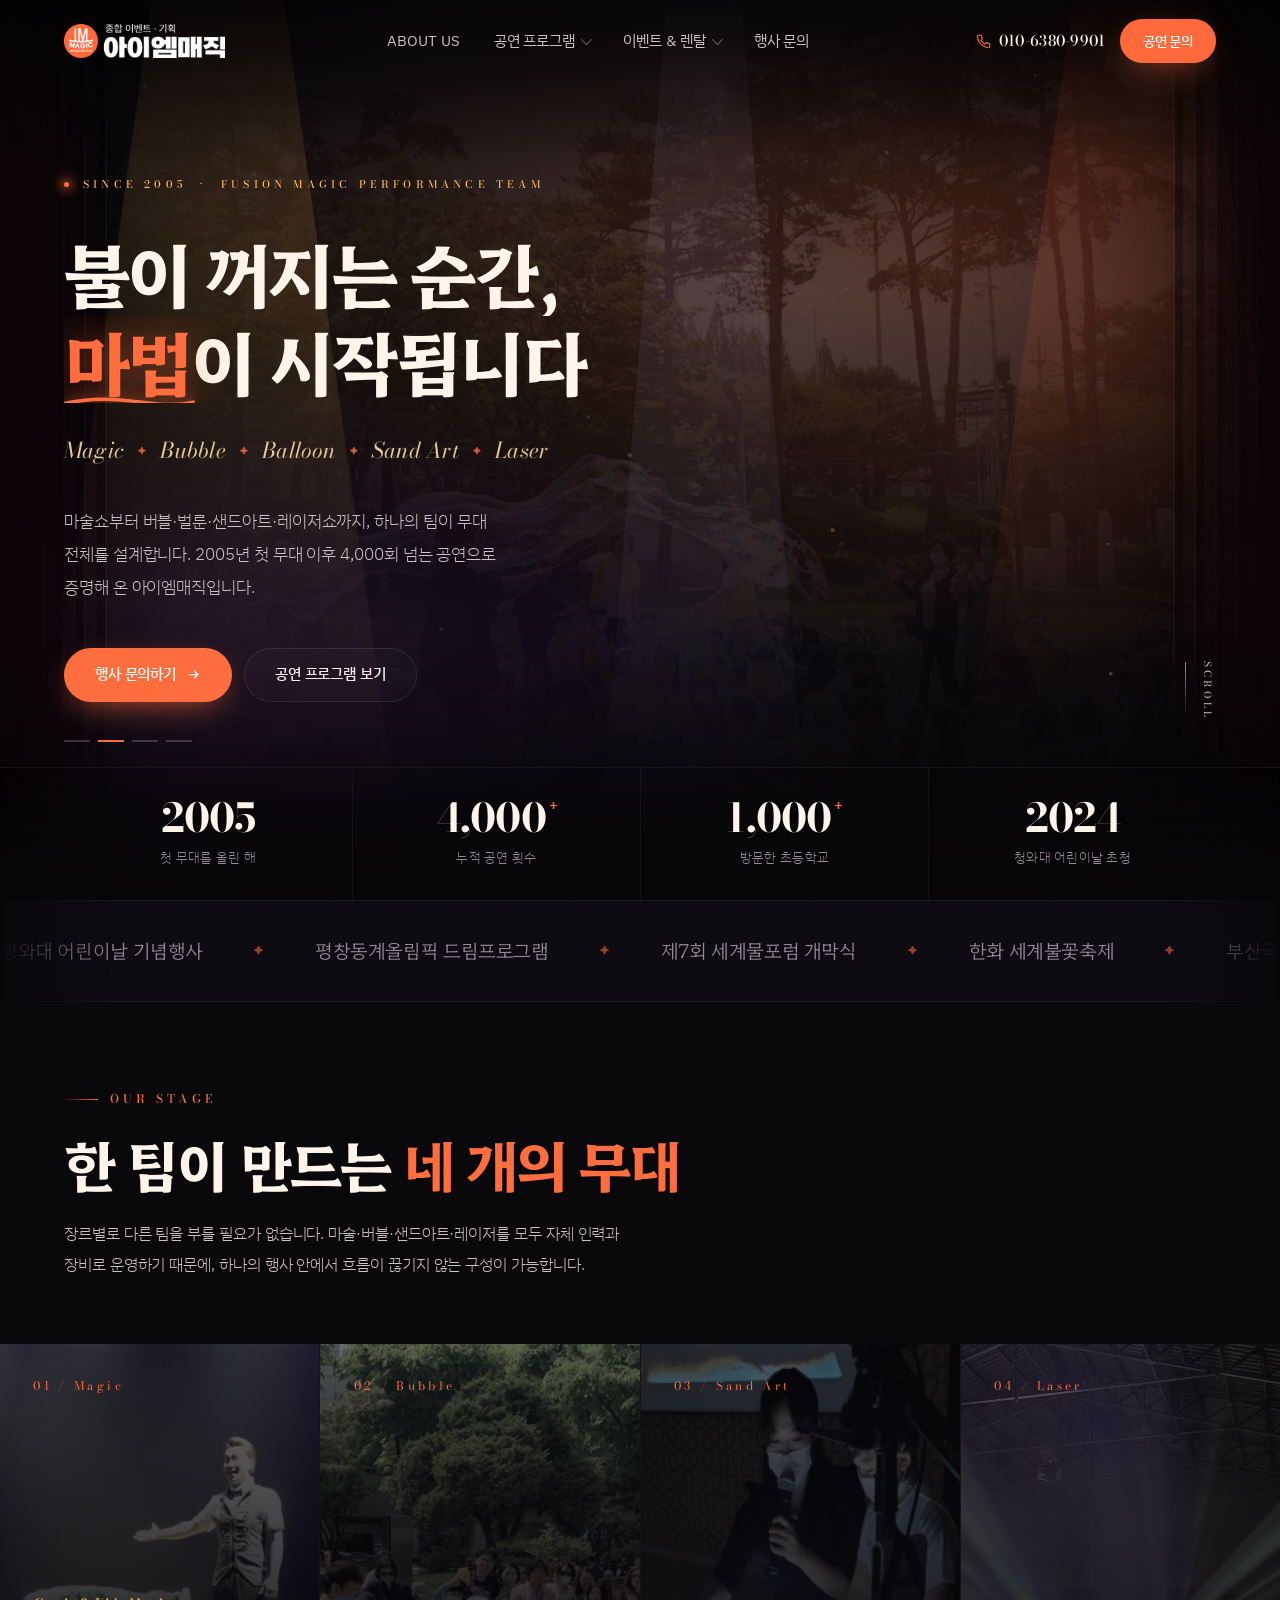
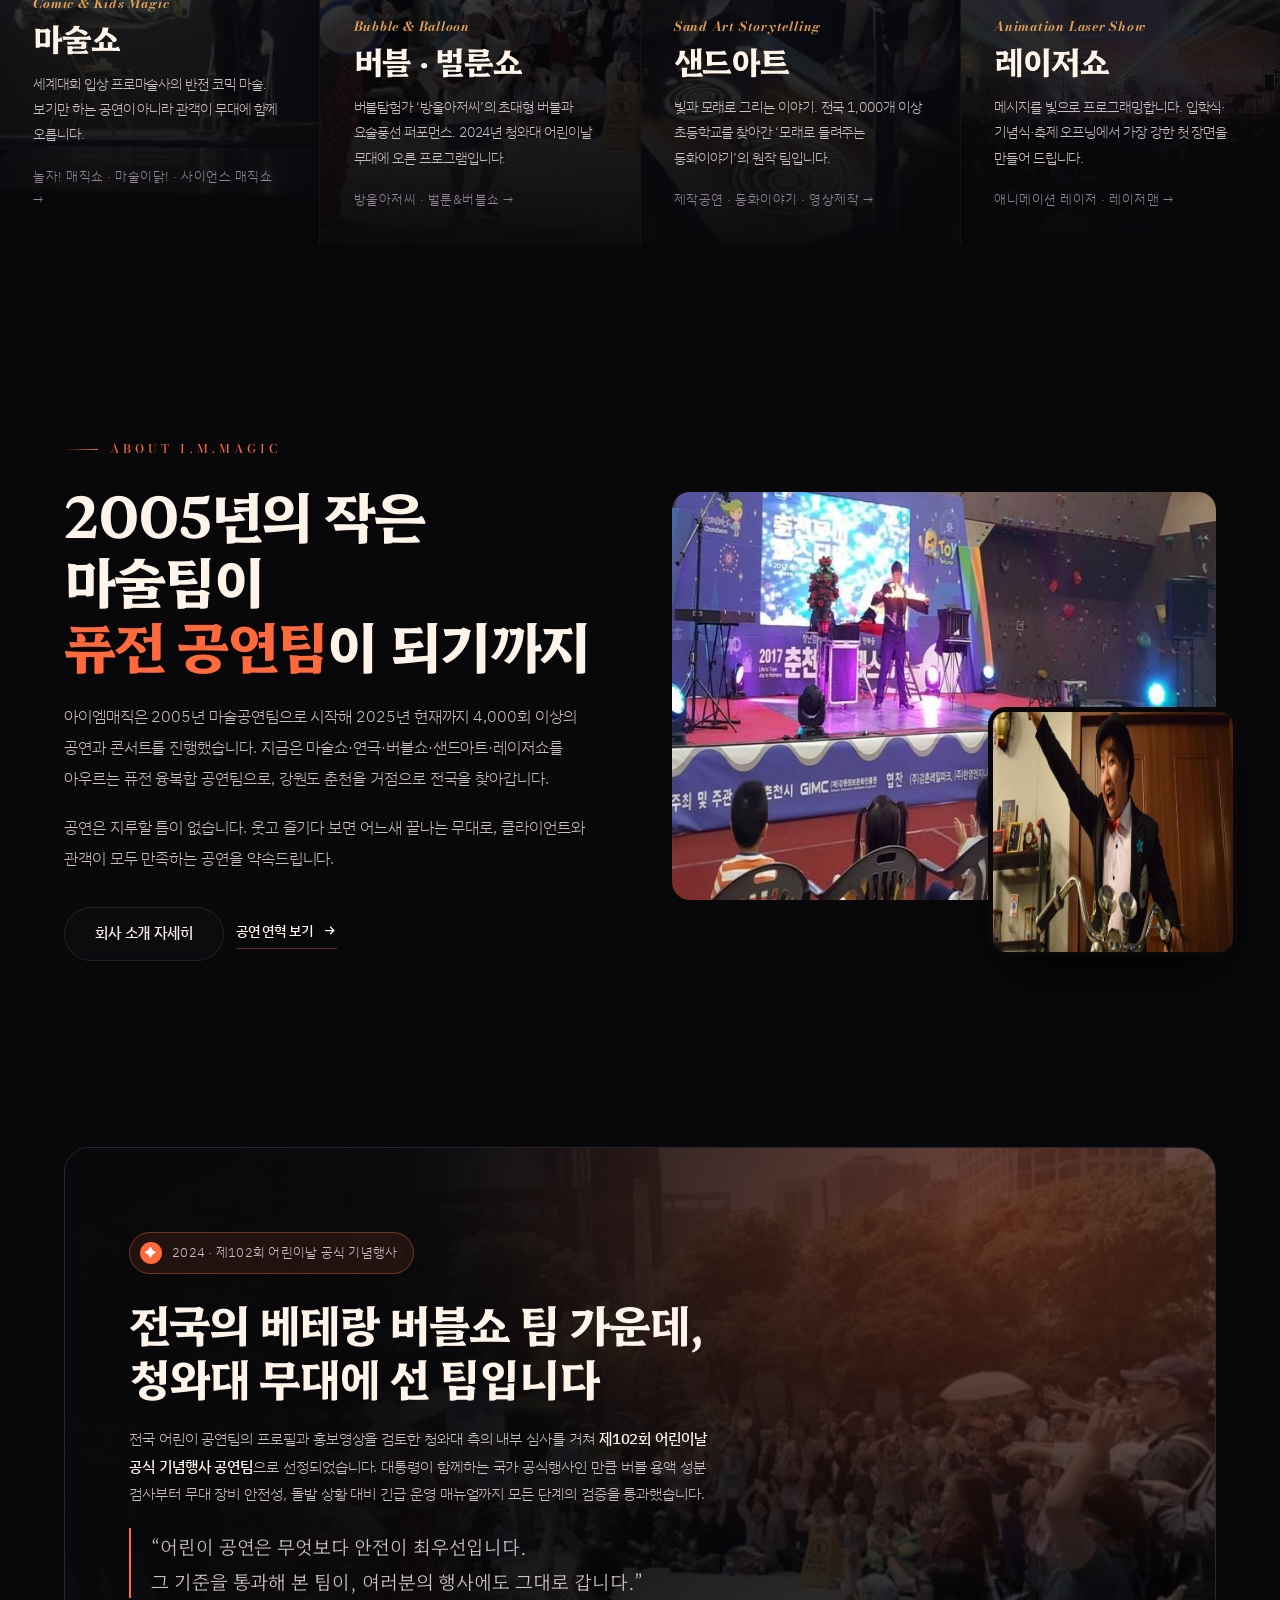
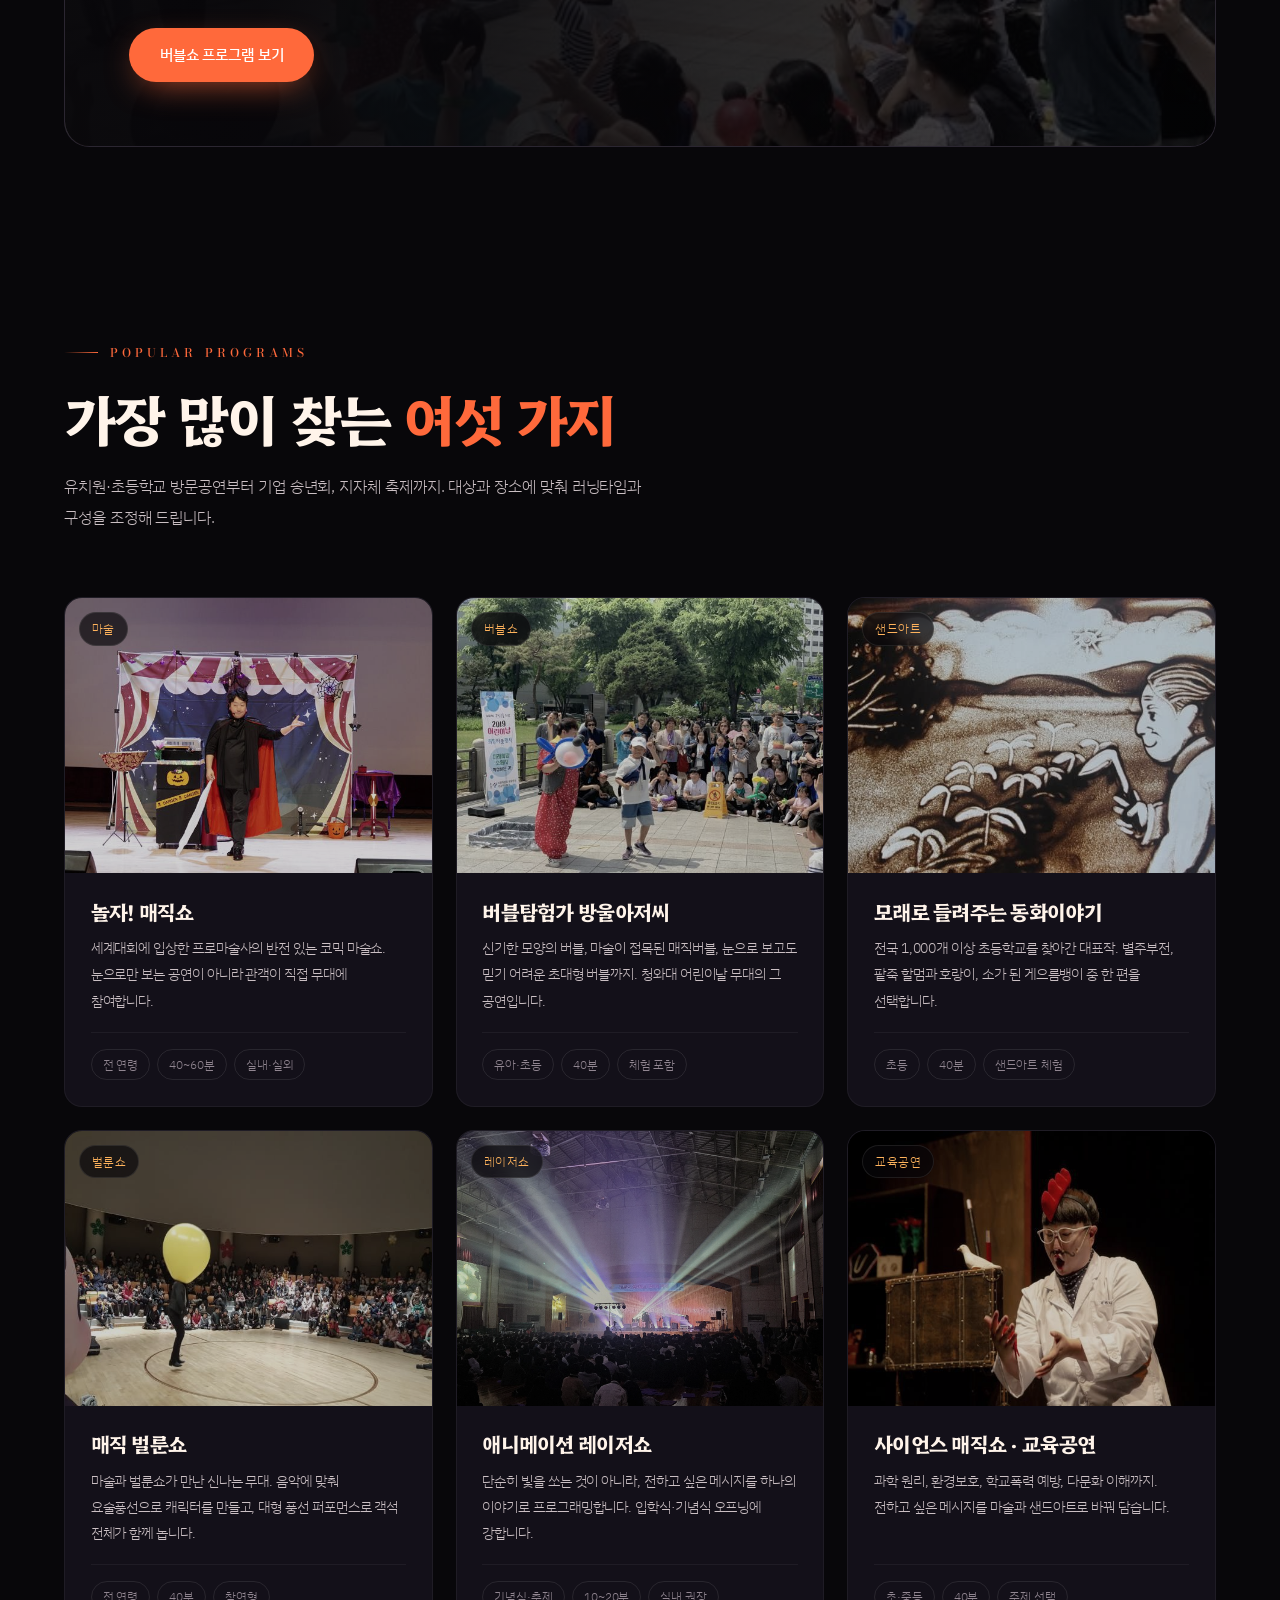
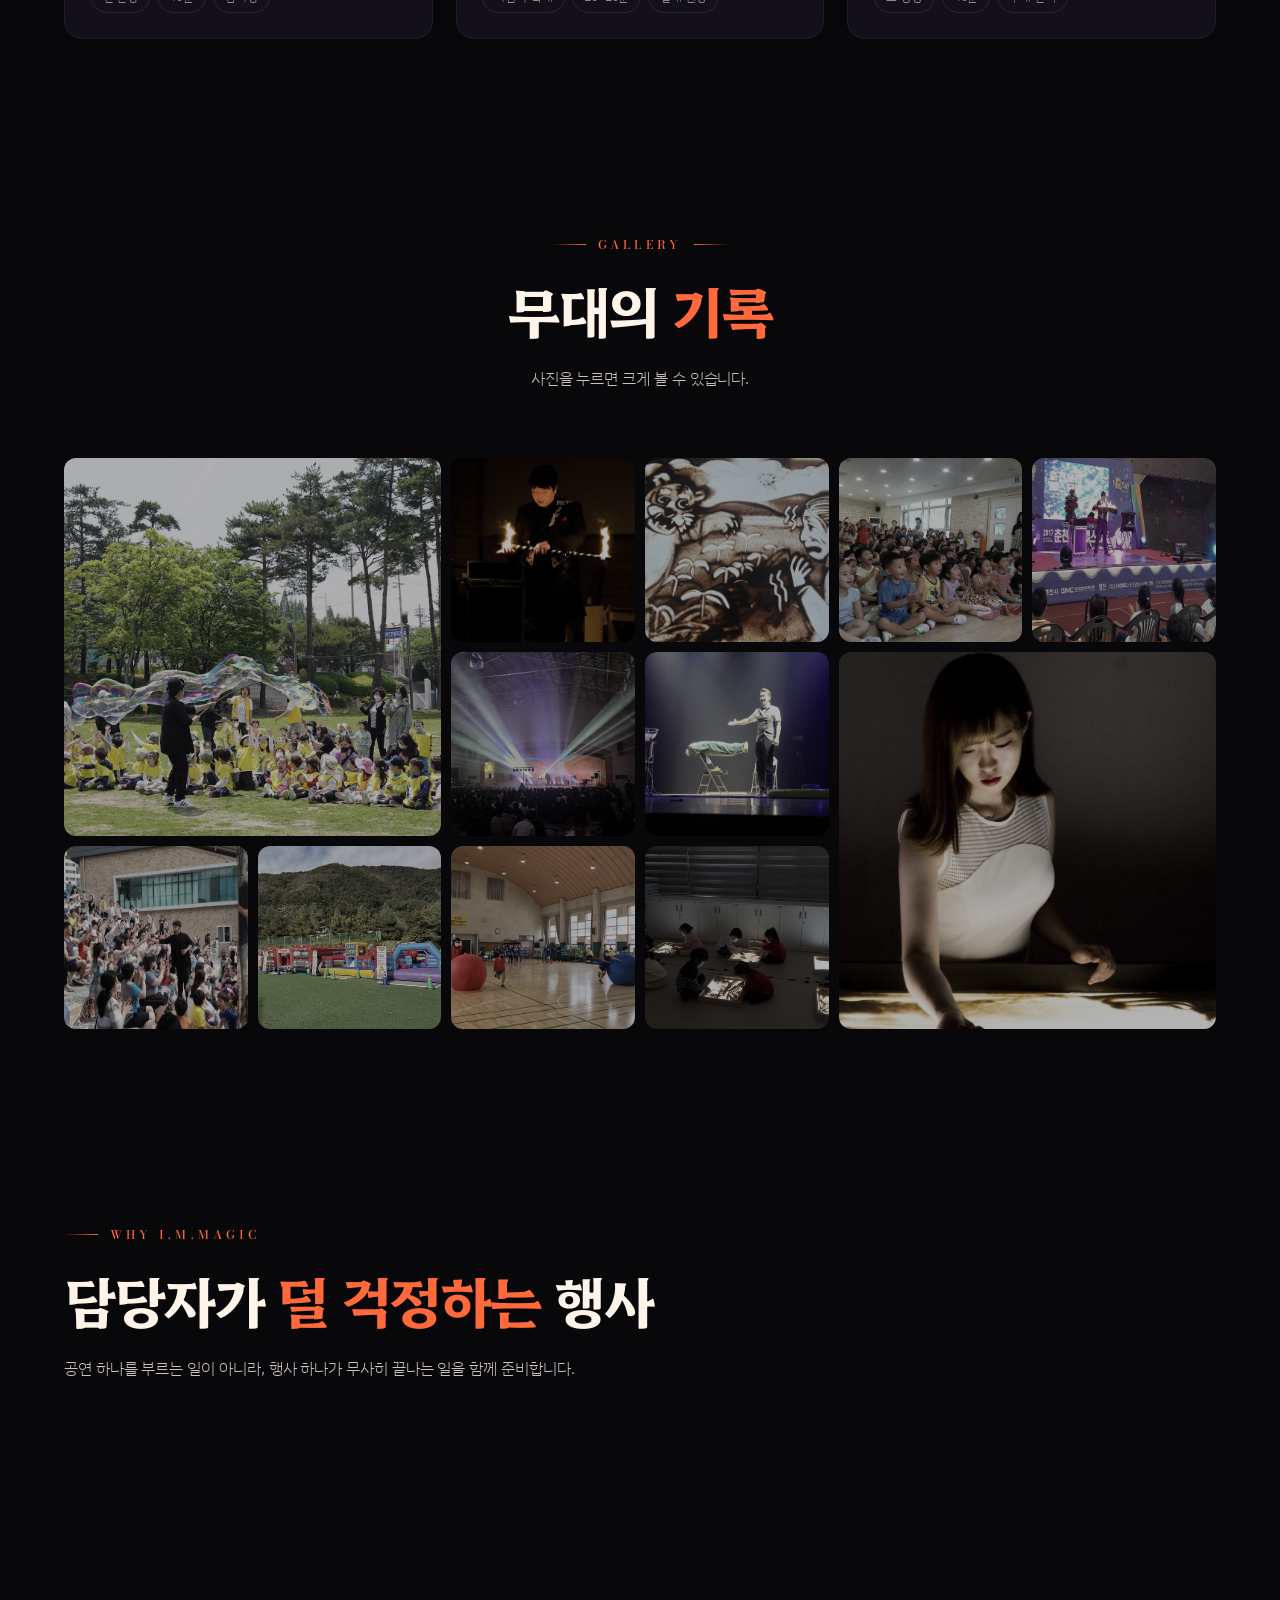
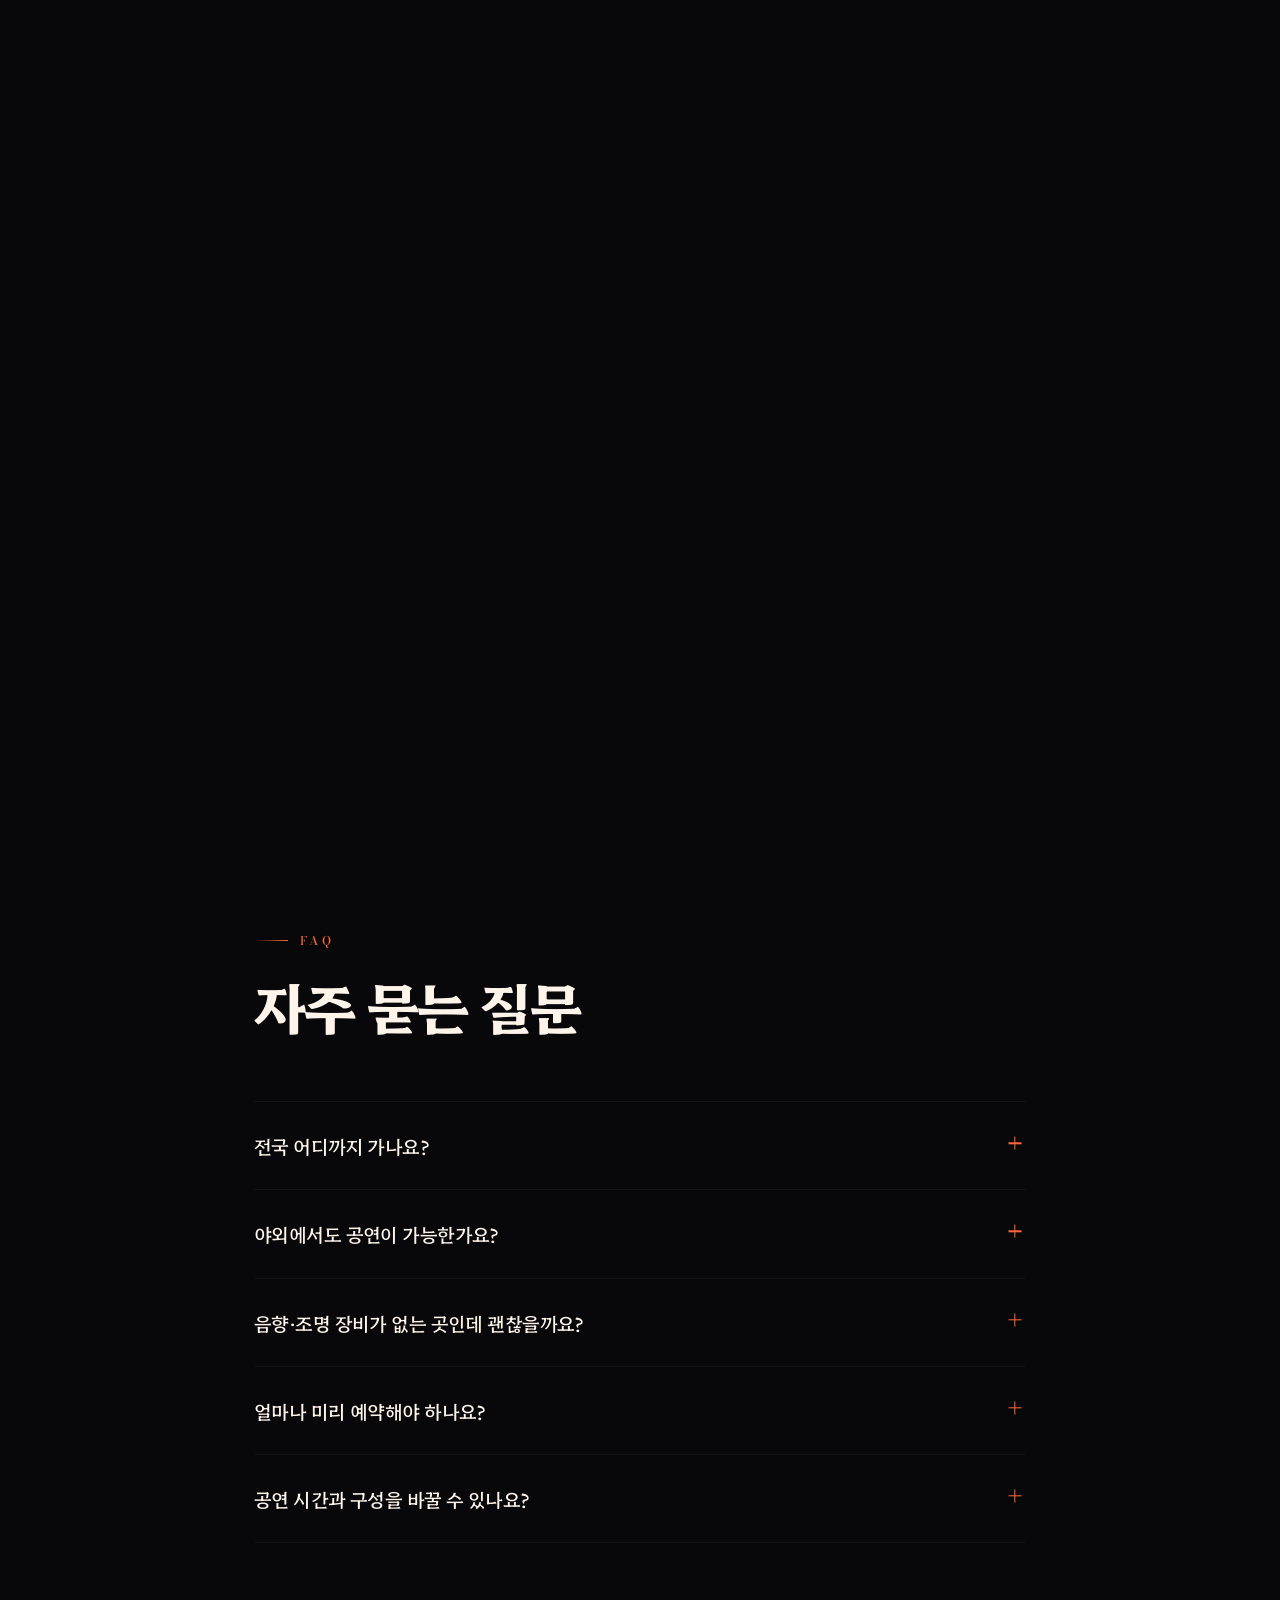
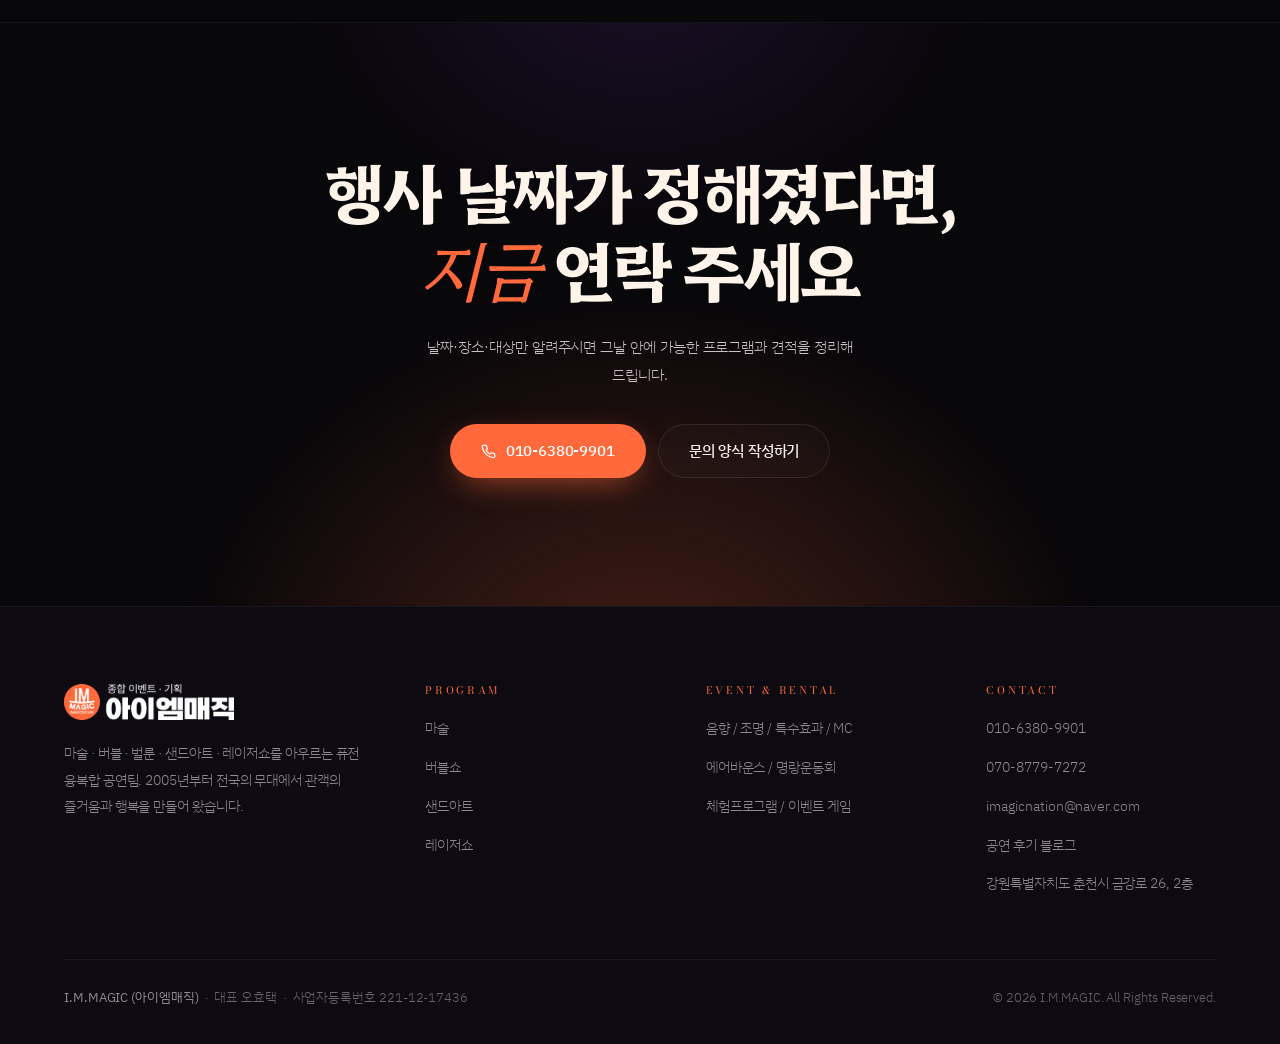
==== index.html @ 9ff5c26d "아이엠매직 홈페이지 초기 구축 마술·버블·벌룬·샌드아트·레이저쇼 공연팀 아이엠매직의 정적 사이트. 기존 immagic.kr 의 메뉴 구조를 유지하되 세부 페이지는 앵커 섹션으로 통" ====
<!DOCTYPE html>
<html lang="ko">
<head>
<meta charset="utf-8">
<meta name="viewport" content="width=device-width, initial-scale=1, viewport-fit=cover">
<title>아이엠매직 I.M.MAGIC — 마술·버블·샌드아트·레이저쇼 전문 공연팀</title>
<meta name="description" content="2005년부터 4,000회 이상의 무대. 마술쇼·버블쇼·벌룬쇼·샌드아트·레이저쇼와 행사 기획·렌탈까지, 춘천에서 전국으로 찾아가는 퓨전 공연팀 아이엠매직입니다.">
<meta name="keywords" content="아이엠매직, 마술공연, 버블쇼, 샌드아트, 레이저쇼, 벌룬쇼, 학교공연, 어린이공연, 행사기획, 춘천 마술">
<meta name="theme-color" content="#08070a">
<link rel="canonical" href="https://immagic.kr/">

<meta property="og:type" content="website">
<meta property="og:site_name" content="아이엠매직 I.M.MAGIC">
<meta property="og:title" content="아이엠매직 — 불이 꺼지는 순간, 마법이 시작됩니다">
<meta property="og:description" content="마술·버블·벌룬·샌드아트·레이저쇼. 2005년부터 4,000회 이상의 무대를 만든 퓨전 공연팀.">
<meta property="og:image" content="assets/img/hero-duo.jpg">
<meta property="og:locale" content="ko_KR">

<link rel="icon" href="assets/img/logo-mark.png">
<link rel="apple-touch-icon" href="assets/img/logo-mark.png">

<link rel="preconnect" href="https://fonts.googleapis.com">
<link rel="preconnect" href="https://fonts.gstatic.com" crossorigin>
<link href="https://fonts.googleapis.com/css2?family=Bodoni+Moda:ital,opsz,wght@0,6..96,400..900;1,6..96,400..900&family=Hahmlet:wght@300;500;700;900&family=IBM+Plex+Sans+KR:wght@200;300;400;500;600;700&display=swap" rel="stylesheet">
<link rel="stylesheet" href="assets/css/style.css">

<script type="application/ld+json">
{
  "@context": "https://schema.org",
  "@type": "EntertainmentBusiness",
  "name": "아이엠매직 (I.M.MAGIC)",
  "alternateName": "IMAGICNATION",
  "description": "마술·버블쇼·벌룬쇼·샌드아트·레이저쇼 전문 퓨전 공연팀 및 종합 이벤트 기획사",
  "url": "https://immagic.kr/",
  "telephone": "+82-10-6380-9901",
  "email": "imagicnation@naver.com",
  "foundingDate": "2005",
  "founder": { "@type": "Person", "name": "오효택" },
  "address": {
    "@type": "PostalAddress",
    "streetAddress": "금강로 26, 2층",
    "addressLocality": "춘천시",
    "addressRegion": "강원특별자치도",
    "addressCountry": "KR"
  },
  "areaServed": "대한민국",
  "sameAs": ["https://blog.naver.com/imagicnation"]
}
</script>
</head>

<body>
<a class="skip" href="#main">본문 바로가기</a>

<!-- 막이 오른다 (CSS 만으로 열린다. JS 는 세션당 1회 표시만 담당) -->
<div class="reveal" id="reveal" aria-hidden="true">
  <span class="reveal__seam"></span>
  <span class="reveal__p reveal__p--l"></span>
  <span class="reveal__p reveal__p--r"></span>
</div>

<div class="grain" aria-hidden="true"></div>

<!-- ══════════════════════════════════════════════════ HEADER -->
<header class="hdr">
  <div class="hdr__in">
    <a class="brand" href="index.html" aria-label="아이엠매직 홈">
      <img src="assets/img/logo-full.png" alt="아이엠매직 I.M.MAGIC">
    </a>

    <nav class="nav" aria-label="주요 메뉴">
      <div class="nav__item">
        <a class="nav__link" href="about.html">ABOUT US</a>
      </div>

      <div class="nav__item">
        <a class="nav__link" href="programs.html">공연 프로그램 <i class="caret"></i></a>
        <div class="drop">
          <p class="drop__cap">Magic</p>
          <a href="programs.html#magic">마술 — 전체 보기</a>
          <a href="programs.html#nolja">놀자! 매직쇼</a>
          <a href="programs.html#dak">마술이닭!</a>
          <a href="programs.html#science">사이언스 매직쇼</a>
          <a href="programs.html#green">‘깜박이’의 초록매직쇼</a>
          <div class="drop__sep"></div>
          <p class="drop__cap">Bubble &amp; Balloon</p>
          <a href="programs.html#bubble">버블탐험가 방울아저씨</a>
          <a href="programs.html#balloon">벌룬 &amp; 버블쇼</a>
          <div class="drop__sep"></div>
          <p class="drop__cap">Sand Art</p>
          <a href="programs.html#sand">샌드아트 제작공연</a>
          <a href="programs.html#fairy">모래로 들려주는 동화이야기</a>
          <a href="programs.html#sandfilm">샌드아트 영상제작</a>
          <div class="drop__sep"></div>
          <p class="drop__cap">Laser</p>
          <a href="programs.html#laser">레이저쇼</a>
        </div>
      </div>

      <div class="nav__item">
        <a class="nav__link" href="rental.html">이벤트 &amp; 렌탈 <i class="caret"></i></a>
        <div class="drop">
          <a href="rental.html#av">음향 / 조명 / 특수효과 / MC</a>
          <a href="rental.html#bounce">에어바운스 / 명랑운동회</a>
          <a href="rental.html#play">체험프로그램 / 이벤트 게임</a>
        </div>
      </div>

      <div class="nav__item">
        <a class="nav__link" href="contact.html">행사 문의</a>
      </div>
    </nav>

    <div class="hdr__cta">
      <a class="hdr__tel" href="tel:01063809901">
        <svg viewBox="0 0 24 24" fill="none" stroke="currentColor" stroke-width="1.8" aria-hidden="true"><path d="M22 16.9v3a2 2 0 0 1-2.2 2 19.8 19.8 0 0 1-8.6-3.1 19.5 19.5 0 0 1-6-6A19.8 19.8 0 0 1 2.1 4.2 2 2 0 0 1 4.1 2h3a2 2 0 0 1 2 1.7c.1 1 .4 1.9.7 2.8a2 2 0 0 1-.4 2.1L8.1 9.9a16 16 0 0 0 6 6l1.3-1.3a2 2 0 0 1 2.1-.4c.9.3 1.8.6 2.8.7a2 2 0 0 1 1.7 2z"/></svg>
        010-6380-9901
      </a>
      <a class="btn btn--flame btn--sm" href="contact.html">공연 문의</a>
      <button class="burger" type="button" aria-label="메뉴 열기" aria-expanded="false" aria-controls="mnav">
        <span></span><span></span><span></span>
      </button>
    </div>
  </div>
</header>

<!-- 모바일 메뉴 -->
<div class="mnav" id="mnav">
  <div class="mnav__grp">
    <a class="mnav__top" href="about.html">ABOUT US</a>
  </div>
  <div class="mnav__grp">
    <a class="mnav__top" href="programs.html">공연 프로그램</a>
    <div class="mnav__sub">
      <a href="programs.html#magic">마술</a>
      <a href="programs.html#nolja">놀자! 매직쇼</a>
      <a href="programs.html#dak">마술이닭!</a>
      <a href="programs.html#science">사이언스 매직쇼</a>
      <a href="programs.html#green">초록매직쇼</a>
      <a href="programs.html#bubble">방울아저씨</a>
      <a href="programs.html#balloon">벌룬&amp;버블쇼</a>
      <a href="programs.html#sand">샌드아트</a>
      <a href="programs.html#fairy">동화이야기</a>
      <a href="programs.html#sandfilm">영상제작</a>
      <a href="programs.html#laser">레이저쇼</a>
    </div>
  </div>
  <div class="mnav__grp">
    <a class="mnav__top" href="rental.html">이벤트 &amp; 렌탈</a>
    <div class="mnav__sub">
      <a href="rental.html#av">음향·조명·특수효과·MC</a>
      <a href="rental.html#bounce">에어바운스·명랑운동회</a>
      <a href="rental.html#play">체험·이벤트 게임</a>
    </div>
  </div>
  <div class="mnav__grp">
    <a class="mnav__top" href="contact.html">행사 문의</a>
  </div>
  <div class="mnav__foot">
    <a class="btn btn--flame" href="tel:01063809901">010-6380-9901 전화하기</a>
    <a class="btn btn--ghost" href="https://blog.naver.com/imagicnation" target="_blank" rel="noopener">공연 후기 블로그</a>
  </div>
</div>

<main id="main">

<!-- ══════════════════════════════════════════════════ HERO -->
<section class="hero">
  <div class="hero__stage" aria-hidden="true">
    <div class="hero__slide is-on" style="background-image:url(assets/img/hero-duo.jpg); --pos:center 24%"></div>
    <div class="hero__slide" style="background-image:url(assets/img/hero-bubble.jpg); --pos:center 60%"></div>
    <div class="hero__slide" style="background-image:url(assets/img/hero-laser.jpg); --pos:center 40%"></div>
    <div class="hero__slide" style="background-image:url(assets/img/sand-artist.jpg); --pos:center 28%"></div>
  </div>

  <div class="hero__veil"   aria-hidden="true"></div>
  <div class="hero__beams"  aria-hidden="true">
    <span class="beam beam--a"></span>
    <span class="beam beam--b"></span>
    <span class="beam beam--c"></span>
  </div>
  <canvas class="hero__dust" aria-hidden="true"></canvas>
  <div class="hero__curtain hero__curtain--l" aria-hidden="true"></div>
  <div class="hero__curtain hero__curtain--r" aria-hidden="true"></div>
  <div class="hero__vig" aria-hidden="true"></div>

  <div class="hero__in">
    <p class="hero__kicker"><i></i> Since 2005 &nbsp;·&nbsp; Fusion Magic Performance Team</p>

    <h1 class="hero__h1">
      <span class="rv"><i>불이 꺼지는 순간,</i></span>
      <span class="rv"><i><span class="flare">마법<svg viewBox="0 0 200 12" preserveAspectRatio="none" aria-hidden="true"><path d="M2 8C34 3 72 2 108 5c30 2 58 6 90 1" vector-effect="non-scaling-stroke"/></svg></span>이 시작됩니다</i></span>
    </h1>

    <p class="hero__genres">
      <span>Magic</span><i>✦</i><span>Bubble</span><i>✦</i><span>Balloon</span><i>✦</i><span>Sand&nbsp;Art</span><i>✦</i><span>Laser</span>
    </p>

    <p class="hero__sub">
      마술쇼부터 버블·벌룬·샌드아트·레이저쇼까지, 하나의 팀이 무대 전체를 설계합니다.
      2005년 첫 무대 이후 4,000회 넘는 공연으로 증명해 온 아이엠매직입니다.
    </p>

    <div class="hero__acts">
      <a class="btn btn--flame" href="contact.html">
        행사 문의하기
        <svg width="15" height="15" viewBox="0 0 24 24" fill="none" stroke="currentColor" stroke-width="2" aria-hidden="true"><path d="M5 12h14M13 6l6 6-6 6"/></svg>
      </a>
      <a class="btn btn--ghost" href="programs.html">공연 프로그램 보기</a>
    </div>

    <div class="hero__dots" role="tablist" aria-label="히어로 이미지 선택">
      <button type="button" class="is-on" role="tab" aria-selected="true"  aria-label="코믹 매직쇼"></button>
      <button type="button"              role="tab" aria-selected="false" aria-label="버블쇼"></button>
      <button type="button"              role="tab" aria-selected="false" aria-label="레이저쇼"></button>
      <button type="button"              role="tab" aria-selected="false" aria-label="샌드아트"></button>
    </div>
  </div>

  <p class="hero__cue" aria-hidden="true">Scroll <i></i></p>

  <div class="hero__stats">
    <ul>
      <li><b>2005</b><span>첫 무대를 올린 해</span></li>
      <li><b><span data-count="4,000">4,000</span><sup>+</sup></b><span>누적 공연 횟수</span></li>
      <li><b><span data-count="1,000">1,000</span><sup>+</sup></b><span>방문한 초등학교</span></li>
      <li><b>2024</b><span>청와대 어린이날 초청</span></li>
    </ul>
  </div>
</section>

<!-- ══════════════════════════════════════════════════ 레퍼런스 마퀴 -->
<div class="marq" aria-label="주요 공연 이력">
  <div class="marq__track">
    <span>청와대 어린이날 기념행사</span><span>평창동계올림픽 드림프로그램</span><span>제7회 세계물포럼 개막식</span><span>한화 세계불꽃축제</span><span>부산국제매직페스티벌</span><span>국회의사당 기념식</span><span>춘천국제마임축제</span><span>강원랜드 경제인의 밤</span><span>리우패럴림픽 응원콘서트</span><span>tvN SNL 코리아</span>
    <span aria-hidden="true">청와대 어린이날 기념행사</span><span aria-hidden="true">평창동계올림픽 드림프로그램</span><span aria-hidden="true">제7회 세계물포럼 개막식</span><span aria-hidden="true">한화 세계불꽃축제</span><span aria-hidden="true">부산국제매직페스티벌</span><span aria-hidden="true">국회의사당 기념식</span><span aria-hidden="true">춘천국제마임축제</span><span aria-hidden="true">강원랜드 경제인의 밤</span><span aria-hidden="true">리우패럴림픽 응원콘서트</span><span aria-hidden="true">tvN SNL 코리아</span>
  </div>
</div>

<!-- ══════════════════════════════════════════════════ 4대 장르 -->
<section class="section section--tight" aria-labelledby="genre-h">
  <div class="wrap shead rise">
    <p class="eyebrow">Our Stage</p>
    <h2 class="stitle" id="genre-h">한 팀이 만드는 <em>네 개의 무대</em></h2>
    <p class="slead">
      장르별로 다른 팀을 부를 필요가 없습니다. 마술·버블·샌드아트·레이저를 모두 자체 인력과
      장비로 운영하기 때문에, 하나의 행사 안에서 흐름이 끊기지 않는 구성이 가능합니다.
    </p>
  </div>

  <div class="genres rise">
    <a class="genre" href="programs.html#magic">
      <span class="genre__ph" style="background-image:url(assets/img/magic-stage.jpg)"></span>
      <span class="genre__no">01 / Magic</span>
      <h3><span class="lat">Comic &amp; Kids Magic</span>마술쇼</h3>
      <p>세계대회 입상 프로마술사의 반전 코믹 마술. 보기만 하는 공연이 아니라 관객이 무대에 함께 오릅니다.</p>
      <span class="genre__go">놀자! 매직쇼 · 마술이닭! · 사이언스 매직쇼 →</span>
    </a>

    <a class="genre" href="programs.html#bubble">
      <span class="genre__ph" style="background-image:url(assets/img/bubble-outdoor.jpg)"></span>
      <span class="genre__no">02 / Bubble</span>
      <h3><span class="lat">Bubble &amp; Balloon</span>버블 · 벌룬쇼</h3>
      <p>버블탐험가 ‘방울아저씨’의 초대형 버블과 요술풍선 퍼포먼스. 2024년 청와대 어린이날 무대에 오른 프로그램입니다.</p>
      <span class="genre__go">방울아저씨 · 벌룬&amp;버블쇼 →</span>
    </a>

    <a class="genre" href="programs.html#sand">
      <span class="genre__ph" style="background-image:url(assets/img/sand-live.jpg)"></span>
      <span class="genre__no">03 / Sand Art</span>
      <h3><span class="lat">Sand Art Storytelling</span>샌드아트</h3>
      <p>빛과 모래로 그리는 이야기. 전국 1,000개 이상 초등학교를 찾아간 ‘모래로 들려주는 동화이야기’의 원작 팀입니다.</p>
      <span class="genre__go">제작공연 · 동화이야기 · 영상제작 →</span>
    </a>

    <a class="genre" href="programs.html#laser">
      <span class="genre__ph" style="background-image:url(assets/img/laser-hall.jpg)"></span>
      <span class="genre__no">04 / Laser</span>
      <h3><span class="lat">Animation Laser Show</span>레이저쇼</h3>
      <p>메시지를 빛으로 프로그래밍합니다. 입학식·기념식·축제 오프닝에서 가장 강한 첫 장면을 만들어 드립니다.</p>
      <span class="genre__go">애니메이션 레이저 · 레이저맨 →</span>
    </a>
  </div>
</section>

<!-- ══════════════════════════════════════════════════ ABOUT 요약 -->
<section class="section" aria-labelledby="about-h">
  <div class="wrap">
    <div class="grid grid--2" style="align-items:center; gap:clamp(34px,5vw,80px)">
      <div class="rise">
        <p class="eyebrow">About I.M.MAGIC</p>
        <h2 class="stitle" id="about-h" style="margin-top:20px">
          2005년의 작은 마술팀이<br><em>퓨전 공연팀</em>이 되기까지
        </h2>
        <p class="slead" style="margin-top:24px">
          아이엠매직은 2005년 마술공연팀으로 시작해 2025년 현재까지 4,000회 이상의 공연과
          콘서트를 진행했습니다. 지금은 마술쇼·연극·버블쇼·샌드아트·레이저쇼를 아우르는
          퓨전 융복합 공연팀으로, 강원도 춘천을 거점으로 전국을 찾아갑니다.
        </p>
        <p class="slead" style="margin-top:18px">
          공연은 지루할 틈이 없습니다. 웃고 즐기다 보면 어느새 끝나는 무대로,
          클라이언트와 관객이 모두 만족하는 공연을 약속드립니다.
        </p>
        <div style="margin-top:32px; display:flex; flex-wrap:wrap; gap:12px">
          <a class="btn btn--ghost" href="about.html">회사 소개 자세히</a>
          <a class="tlink" href="about.html#history" style="align-self:center">
            공연 연혁 보기
            <svg viewBox="0 0 24 24" fill="none" stroke="currentColor" stroke-width="2" aria-hidden="true"><path d="M5 12h14M13 6l6 6-6 6"/></svg>
          </a>
        </div>
      </div>

      <div class="prog__media prog__media--stack rise" data-d="2" style="position:relative">
        <div class="a unveil"><img src="assets/img/stage-festival.jpg" alt="야외 축제 무대에서 진행된 아이엠매직 공연" loading="lazy"></div>
        <div class="b unveil"><img src="assets/img/profile-oh.jpg" alt="아이엠매직 대표 마술사 오효택" loading="lazy"></div>
      </div>
    </div>
  </div>
</section>

<!-- ══════════════════════════════════════════════════ 청와대 스포트라이트 -->
<section class="section section--tight" aria-labelledby="spot-h">
  <div class="wrap">
    <div class="spot rise">
      <span class="spot__bg" style="background-image:url(assets/img/bubble-crowd.jpg)"></span>
      <div class="spot__in">
        <p class="spot__badge"><b>✦</b> 2024 · 제102회 어린이날 공식 기념행사</p>
        <h2 id="spot-h">전국의 베테랑 버블쇼 팀 가운데,<br>청와대 무대에 선 팀입니다</h2>
        <p>
          전국 어린이 공연팀의 프로필과 홍보영상을 검토한 청와대 측의 내부 심사를 거쳐
          <strong style="color:var(--cream);font-weight:500">제102회 어린이날 공식 기념행사 공연팀</strong>으로 선정되었습니다.
          대통령이 함께하는 국가 공식행사인 만큼 버블 용액 성분 검사부터 무대 장비 안전성,
          돌발 상황 대비 긴급 운영 매뉴얼까지 모든 단계의 검증을 통과했습니다.
        </p>
        <p class="spot__q">
          “어린이 공연은 무엇보다 안전이 최우선입니다.<br>
          그 기준을 통과해 본 팀이, 여러분의 행사에도 그대로 갑니다.”
        </p>
        <div style="margin-top:30px">
          <a class="btn btn--flame" href="programs.html#bubble">버블쇼 프로그램 보기</a>
        </div>
      </div>
    </div>
  </div>
</section>

<!-- ══════════════════════════════════════════════════ 대표 프로그램 -->
<section class="section" aria-labelledby="pop-h">
  <div class="wrap">
    <div class="shead rise">
      <p class="eyebrow">Popular Programs</p>
      <h2 class="stitle" id="pop-h">가장 많이 찾는 <em>여섯 가지</em></h2>
      <p class="slead">
        유치원·초등학교 방문공연부터 기업 송년회, 지자체 축제까지.
        대상과 장소에 맞춰 러닝타임과 구성을 조정해 드립니다.
      </p>
    </div>

    <div class="grid grid--3">
      <a class="card rise" href="programs.html#nolja">
        <div class="card__ph unveil">
          <img src="assets/img/magic-nolja.jpg" alt="놀자! 매직쇼 무대" loading="lazy">
          <span class="card__tag">마술</span>
        </div>
        <div class="card__body">
          <h3>놀자! 매직쇼</h3>
          <p>세계대회에 입상한 프로마술사의 반전 있는 코믹 마술쇼. 눈으로만 보는 공연이 아니라 관객이 직접 무대에 참여합니다.</p>
          <div class="card__meta"><span class="chip">전 연령</span><span class="chip">40~60분</span><span class="chip">실내·실외</span></div>
        </div>
      </a>

      <a class="card rise" data-d="1" href="programs.html#bubble">
        <div class="card__ph unveil">
          <img src="assets/img/bubble-outdoor.jpg" alt="버블탐험가 방울아저씨의 버블쇼" loading="lazy">
          <span class="card__tag">버블쇼</span>
        </div>
        <div class="card__body">
          <h3>버블탐험가 방울아저씨</h3>
          <p>신기한 모양의 버블, 마술이 접목된 매직버블, 눈으로 보고도 믿기 어려운 초대형 버블까지. 청와대 어린이날 무대의 그 공연입니다.</p>
          <div class="card__meta"><span class="chip">유아·초등</span><span class="chip">40분</span><span class="chip">체험 포함</span></div>
        </div>
      </a>

      <a class="card rise" data-d="2" href="programs.html#fairy">
        <div class="card__ph unveil">
          <img src="assets/img/sand-art3.jpg" alt="모래로 들려주는 동화이야기 샌드아트 장면" loading="lazy">
          <span class="card__tag">샌드아트</span>
        </div>
        <div class="card__body">
          <h3>모래로 들려주는 동화이야기</h3>
          <p>전국 1,000개 이상 초등학교를 찾아간 대표작. 별주부전, 팥죽 할멈과 호랑이, 소가 된 게으름뱅이 중 한 편을 선택합니다.</p>
          <div class="card__meta"><span class="chip">초등</span><span class="chip">40분</span><span class="chip">샌드아트 체험</span></div>
        </div>
      </a>

      <a class="card rise" href="programs.html#balloon">
        <div class="card__ph unveil">
          <img src="assets/img/balloon-gym.jpg" alt="대형 풍선을 활용한 매직 벌룬쇼" loading="lazy">
          <span class="card__tag">벌룬쇼</span>
        </div>
        <div class="card__body">
          <h3>매직 벌룬쇼</h3>
          <p>마술과 벌룬쇼가 만난 신나는 무대. 음악에 맞춰 요술풍선으로 캐릭터를 만들고, 대형 풍선 퍼포먼스로 객석 전체가 함께 놉니다.</p>
          <div class="card__meta"><span class="chip">전 연령</span><span class="chip">40분</span><span class="chip">참여형</span></div>
        </div>
      </a>

      <a class="card rise" data-d="1" href="programs.html#laser">
        <div class="card__ph unveil">
          <img src="assets/img/laser-hall.jpg" alt="공연장에서 진행된 레이저쇼" loading="lazy">
          <span class="card__tag">레이저쇼</span>
        </div>
        <div class="card__body">
          <h3>애니메이션 레이저쇼</h3>
          <p>단순히 빛을 쏘는 것이 아니라, 전하고 싶은 메시지를 하나의 이야기로 프로그래밍합니다. 입학식·기념식 오프닝에 강합니다.</p>
          <div class="card__meta"><span class="chip">기념식·축제</span><span class="chip">10~20분</span><span class="chip">실내 권장</span></div>
        </div>
      </a>

      <a class="card rise" data-d="2" href="programs.html#science">
        <div class="card__ph unveil">
          <img src="assets/img/magic-science.jpg" alt="사이언스 매직쇼 무대" loading="lazy">
          <span class="card__tag">교육공연</span>
        </div>
        <div class="card__body">
          <h3>사이언스 매직쇼 · 교육공연</h3>
          <p>과학 원리, 환경보호, 학교폭력 예방, 다문화 이해까지. 전하고 싶은 메시지를 마술과 샌드아트로 바꿔 담습니다.</p>
          <div class="card__meta"><span class="chip">초·중등</span><span class="chip">40분</span><span class="chip">주제 선택</span></div>
        </div>
      </a>
    </div>
  </div>
</section>

<!-- ══════════════════════════════════════════════════ 갤러리 -->
<section class="section section--tight" aria-labelledby="gal-h">
  <div class="wrap">
    <div class="shead shead--c rise">
      <p class="eyebrow eyebrow--c">Gallery</p>
      <h2 class="stitle" id="gal-h">무대의 <em>기록</em></h2>
      <p class="slead">사진을 누르면 크게 볼 수 있습니다.</p>
    </div>

    <div class="gal rise">
      <figure class="gal__it unveil" data-lb="assets/img/hero-bubble.jpg" data-cap="야외 잔디밭에서 진행된 초대형 버블쇼">
        <img src="assets/img/hero-bubble.jpg" alt="야외 잔디밭 버블쇼" loading="lazy"><figcaption>야외 버블쇼</figcaption>
      </figure>
      <figure class="gal__it unveil" data-lb="assets/img/magic-fire.jpg" data-cap="무대 위 파이어 매니퓰레이션">
        <img src="assets/img/magic-fire.jpg" alt="무대 파이어 퍼포먼스" loading="lazy"><figcaption>파이어 퍼포먼스</figcaption>
      </figure>
      <figure class="gal__it unveil" data-lb="assets/img/sand-art4.jpg" data-cap="샌드아트 ‘팥죽 할멈과 호랑이’ 한 장면">
        <img src="assets/img/sand-art4.jpg" alt="샌드아트 작품" loading="lazy"><figcaption>샌드아트</figcaption>
      </figure>
      <figure class="gal__it unveil" data-lb="assets/img/magic-kids.jpg" data-cap="유치원 방문공연, 객석을 가득 채운 아이들">
        <img src="assets/img/magic-kids.jpg" alt="어린이 관객" loading="lazy"><figcaption>방문공연</figcaption>
      </figure>
      <figure class="gal__it unveil" data-lb="assets/img/stage-festival.jpg" data-cap="지역 축제 야외 특설무대">
        <img src="assets/img/stage-festival.jpg" alt="축제 무대" loading="lazy"><figcaption>축제 무대</figcaption>
      </figure>
      <figure class="gal__it unveil" data-lb="assets/img/laser-hall.jpg" data-cap="공연장 전체를 채운 레이저쇼">
        <img src="assets/img/laser-hall.jpg" alt="레이저쇼" loading="lazy"><figcaption>레이저쇼</figcaption>
      </figure>
      <figure class="gal__it unveil" data-lb="assets/img/magic-stage.jpg" data-cap="극장 무대 일루전 마술">
        <img src="assets/img/magic-stage.jpg" alt="일루전 마술" loading="lazy"><figcaption>일루전</figcaption>
      </figure>
      <figure class="gal__it unveil" data-lb="assets/img/sand-artist.jpg" data-cap="라이브 샌드아트 드로잉">
        <img src="assets/img/sand-artist.jpg" alt="샌드아티스트" loading="lazy"><figcaption>라이브 드로잉</figcaption>
      </figure>
      <figure class="gal__it unveil" data-lb="assets/img/bubble-street.jpg" data-cap="거리 축제 버블 퍼포먼스">
        <img src="assets/img/bubble-street.jpg" alt="거리 버블 공연" loading="lazy"><figcaption>거리 공연</figcaption>
      </figure>
      <figure class="gal__it unveil" data-lb="assets/img/event-bounce.jpg" data-cap="에어바운스 설치 운영">
        <img src="assets/img/event-bounce.jpg" alt="에어바운스" loading="lazy"><figcaption>에어바운스</figcaption>
      </figure>
      <figure class="gal__it unveil" data-lb="assets/img/event-sports.jpg" data-cap="체육관 명랑운동회 진행">
        <img src="assets/img/event-sports.jpg" alt="명랑운동회" loading="lazy"><figcaption>명랑운동회</figcaption>
      </figure>
      <figure class="gal__it unveil" data-lb="assets/img/sand-experience.jpg" data-cap="공연 후 이어지는 샌드아트 체험">
        <img src="assets/img/sand-experience.jpg" alt="샌드아트 체험" loading="lazy"><figcaption>샌드아트 체험</figcaption>
      </figure>
    </div>
  </div>
</section>

<!-- ══════════════════════════════════════════════════ 왜 아이엠매직인가 -->
<section class="section" aria-labelledby="why-h">
  <div class="wrap">
    <div class="shead rise">
      <p class="eyebrow">Why I.M.MAGIC</p>
      <h2 class="stitle" id="why-h">담당자가 <em>덜 걱정하는</em> 행사</h2>
      <p class="slead">공연 하나를 부르는 일이 아니라, 행사 하나가 무사히 끝나는 일을 함께 준비합니다.</p>
    </div>

    <div class="grid grid--2">
      <article class="card rise">
        <div class="card__body">
          <h3>① 장르를 한 팀이 소화합니다</h3>
          <p>마술·버블·벌룬·샌드아트·레이저를 모두 자체 운영합니다. 팀마다 따로 계약하고 조율할 필요 없이,
             하나의 창구로 프로그램 구성부터 큐시트까지 정리됩니다.</p>
        </div>
      </article>
      <article class="card rise" data-d="1">
        <div class="card__body">
          <h3>② 음향·조명·무대까지 보유</h3>
          <p>공연만 오는 것이 아니라 음향·조명·특수효과·무대배경막 등 행사 전반의 전문 시스템을 갖추고 있습니다.
             경험 많은 전문 MC와 운영 인력이 함께 들어갑니다.</p>
        </div>
      </article>
      <article class="card rise" data-d="2">
        <div class="card__body">
          <h3>③ 학교 현장을 압니다</h3>
          <p>전국 1,000개 이상 초등학교를 방문했습니다. 교과과정과 연계한 전래동화 구성,
             학교폭력·다문화·환경 등 교육 주제 연계 공연까지 현장 눈높이로 준비합니다.</p>
        </div>
      </article>
      <article class="card rise" data-d="3">
        <div class="card__body">
          <h3>④ 안전 기준을 통과해 봤습니다</h3>
          <p>청와대 어린이날 기념행사 선정 과정에서 버블 용액 성분 검사, 무대 장비 안전성,
             긴급 운영 매뉴얼까지 검증받았습니다. 그 기준이 모든 현장의 기본값입니다.</p>
        </div>
      </article>
    </div>
  </div>
</section>

<!-- ══════════════════════════════════════════════════ 진행 절차 -->
<section class="section section--tight" aria-labelledby="step-h">
  <div class="wrap">
    <div class="shead rise">
      <p class="eyebrow">How it works</p>
      <h2 class="stitle" id="step-h">문의부터 공연까지 <em>네 단계</em></h2>
    </div>
    <div class="steps rise">
      <div class="step">
        <b>01</b>
        <h4>문의</h4>
        <p>전화·문자·카카오톡·메일 어느 쪽이든 좋습니다. 행사일·장소·대상·인원만 알려주세요.</p>
      </div>
      <div class="step">
        <b>02</b>
        <h4>프로그램 제안</h4>
        <p>대상과 공간에 맞는 프로그램과 러닝타임, 필요한 장비와 견적을 제안서로 정리해 드립니다.</p>
      </div>
      <div class="step">
        <b>03</b>
        <h4>사전 점검</h4>
        <p>무대 크기, 전원, 천장고, 암전 여부, 반입 동선을 미리 확인하고 큐시트를 확정합니다.</p>
      </div>
      <div class="step">
        <b>04</b>
        <h4>공연 · 운영</h4>
        <p>공연팀과 운영 인력이 함께 들어가 셋업부터 철수까지 진행합니다.</p>
      </div>
    </div>
  </div>
</section>

<!-- ══════════════════════════════════════════════════ FAQ -->
<section class="section section--tight" aria-labelledby="faq-h">
  <div class="wrap" style="max-width:900px">
    <div class="shead rise">
      <p class="eyebrow">FAQ</p>
      <h2 class="stitle" id="faq-h">자주 묻는 질문</h2>
    </div>

    <div class="faq rise">
      <details>
        <summary>전국 어디까지 가나요? <i aria-hidden="true"></i></summary>
        <p class="faq__a">강원도 춘천에 사무실이 있지만 전국으로 찾아갑니다. 지역에 따라 이동·숙박 비용이 추가될 수 있어 문의 시 장소를 함께 알려주시면 정확한 견적을 드립니다.</p>
      </details>
      <details>
        <summary>야외에서도 공연이 가능한가요? <i aria-hidden="true"></i></summary>
        <p class="faq__a">마술·버블·벌룬쇼는 야외 진행 경험이 많습니다. 다만 샌드아트와 레이저쇼는 빛의 대비가 필요해 실내 또는 암전이 가능한 환경을 권장합니다. 야외라면 해가 진 뒤 시간대를 추천드립니다.</p>
      </details>
      <details>
        <summary>음향·조명 장비가 없는 곳인데 괜찮을까요? <i aria-hidden="true"></i></summary>
        <p class="faq__a">괜찮습니다. 음향·조명·특수효과·무대배경막을 자체 보유하고 있어 함께 반입할 수 있습니다. 필요한 전원 용량만 미리 확인해 드립니다.</p>
      </details>
      <details>
        <summary>얼마나 미리 예약해야 하나요? <i aria-hidden="true"></i></summary>
        <p class="faq__a">어린이날·크리스마스·연말 시즌과 학기 초는 두세 달 전에 마감되는 경우가 많습니다. 날짜가 정해졌다면 먼저 연락 주시고 세부 구성은 이후에 조율하셔도 됩니다.</p>
      </details>
      <details>
        <summary>공연 시간과 구성을 바꿀 수 있나요? <i aria-hidden="true"></i></summary>
        <p class="faq__a">가능합니다. 기본은 40분 구성이지만 행사 성격에 따라 15분 축하공연부터 60분 이상의 단독 공연까지 조정합니다. 두세 장르를 이어 붙인 퓨전 구성도 자주 하는 방식입니다.</p>
      </details>
    </div>
  </div>
</section>

<!-- ══════════════════════════════════════════════════ CTA -->
<section class="cta">
  <div class="wrap rise">
    <h2>행사 날짜가 정해졌다면,<br><span class="it">지금</span> 연락 주세요</h2>
    <p>날짜·장소·대상만 알려주시면 그날 안에 가능한 프로그램과 견적을 정리해 드립니다.</p>
    <div class="cta__acts">
      <a class="btn btn--flame" href="tel:01063809901">
        <svg width="15" height="15" viewBox="0 0 24 24" fill="none" stroke="currentColor" stroke-width="2" aria-hidden="true"><path d="M22 16.9v3a2 2 0 0 1-2.2 2 19.8 19.8 0 0 1-8.6-3.1 19.5 19.5 0 0 1-6-6A19.8 19.8 0 0 1 2.1 4.2 2 2 0 0 1 4.1 2h3a2 2 0 0 1 2 1.7c.1 1 .4 1.9.7 2.8a2 2 0 0 1-.4 2.1L8.1 9.9a16 16 0 0 0 6 6l1.3-1.3a2 2 0 0 1 2.1-.4c.9.3 1.8.6 2.8.7a2 2 0 0 1 1.7 2z"/></svg>
        010-6380-9901
      </a>
      <a class="btn btn--ghost" href="contact.html">문의 양식 작성하기</a>
    </div>
  </div>
</section>

</main>

<!-- ══════════════════════════════════════════════════ FOOTER -->
<footer class="ftr">
  <div class="wrap">
    <div class="ftr__top">
      <div class="ftr__brand">
        <img src="assets/img/logo-full.png" alt="아이엠매직 I.M.MAGIC">
        <p>마술 · 버블 · 벌룬 · 샌드아트 · 레이저쇼를 아우르는 퓨전 융복합 공연팀.
           2005년부터 전국의 무대에서 관객의 즐거움과 행복을 만들어 왔습니다.</p>
      </div>

      <div>
        <h4>Program</h4>
        <ul>
          <li><a href="programs.html#magic">마술</a></li>
          <li><a href="programs.html#bubble">버블쇼</a></li>
          <li><a href="programs.html#sand">샌드아트</a></li>
          <li><a href="programs.html#laser">레이저쇼</a></li>
        </ul>
      </div>

      <div>
        <h4>Event &amp; Rental</h4>
        <ul>
          <li><a href="rental.html#av">음향 / 조명 / 특수효과 / MC</a></li>
          <li><a href="rental.html#bounce">에어바운스 / 명랑운동회</a></li>
          <li><a href="rental.html#play">체험프로그램 / 이벤트 게임</a></li>
        </ul>
      </div>

      <div>
        <h4>Contact</h4>
        <ul>
          <li><a href="tel:01063809901">010-6380-9901</a></li>
          <li><a href="tel:07087797272">070-8779-7272</a></li>
          <li><a href="mailto:imagicnation@naver.com">imagicnation@naver.com</a></li>
          <li><a href="https://blog.naver.com/imagicnation" target="_blank" rel="noopener">공연 후기 블로그</a></li>
          <li><span>강원특별자치도 춘천시 금강로 26, 2층</span></li>
        </ul>
      </div>
    </div>

    <div class="ftr__bot">
      <p><b>I.M.MAGIC (아이엠매직)</b> &nbsp;·&nbsp; 대표 오효택 &nbsp;·&nbsp; 사업자등록번호 221-12-17436</p>
      <p>© 2026 I.M.MAGIC. All Rights Reserved.</p>
    </div>
  </div>
</footer>

<!-- 모바일 하단 고정 -->
<nav class="dock" aria-label="빠른 연락">
  <a href="tel:01063809901">
    <svg viewBox="0 0 24 24" fill="none" stroke="currentColor" stroke-width="1.9" aria-hidden="true"><path d="M22 16.9v3a2 2 0 0 1-2.2 2 19.8 19.8 0 0 1-8.6-3.1 19.5 19.5 0 0 1-6-6A19.8 19.8 0 0 1 2.1 4.2 2 2 0 0 1 4.1 2h3a2 2 0 0 1 2 1.7c.1 1 .4 1.9.7 2.8a2 2 0 0 1-.4 2.1L8.1 9.9a16 16 0 0 0 6 6l1.3-1.3a2 2 0 0 1 2.1-.4c.9.3 1.8.6 2.8.7a2 2 0 0 1 1.7 2z"/></svg>
    전화 상담
  </a>
  <a class="is-key" href="contact.html">
    <svg viewBox="0 0 24 24" fill="none" stroke="currentColor" stroke-width="1.9" aria-hidden="true"><path d="M4 4h16v12H7l-3 3z"/></svg>
    행사 문의
  </a>
</nav>

<button class="top" type="button" aria-label="맨 위로">
  <svg viewBox="0 0 24 24" fill="none" stroke="currentColor" stroke-width="2" aria-hidden="true"><path d="M12 19V5M5 12l7-7 7 7"/></svg>
</button>

<script src="assets/js/app.js"></script>
</body>
</html>
---- assets/css/style.css ----
/* ==========================================================================
   I.M.MAGIC — 아이엠매직
   Concept: "암전 후의 무대" — 극장이 어두워지고, 스포트라이트가 켜진다.
   Palette : 잉크블랙 무대 + 브랜드 플레임(#FF693B) + 스포트라이트 크림
   Type    : Bodoni Moda (라틴 디스플레이) / Hahmlet (한글 명조 디스플레이)
             IBM Plex Sans KR (본문)
   ========================================================================== */

/* --------------------------------------------------------------- tokens */
:root {
  /* 무대 */
  --ink:        #08070a;
  --stage:      #0d0b11;
  --velvet:     #16111d;
  --panel:      #131019;
  --panel-2:    #1a1622;

  /* 빛 */
  --flame:      #ff693b;
  --flame-lo:   #d94e26;
  --ember:      #ffb35c;
  --gold:       #e6c894;
  --cream:      #fff4ea;

  /* 글자 */
  --fg:         #f4ecec;
  --fg-soft:    #cbc0c4;
  --fg-mute:    #918691;
  --fg-faint:   #6b6270;

  /* 선 */
  --line:       rgba(255, 255, 255, .09);
  --line-soft:  rgba(255, 255, 255, .05);
  --line-flame: rgba(255, 105, 59, .38);

  /* 서체 */
  --f-display:  'Bodoni Moda', 'Hahmlet', 'Nanum Myeongjo', serif;
  --f-kr:       'Hahmlet', 'Nanum Myeongjo', serif;
  --f-body:     'IBM Plex Sans KR', 'Apple SD Gothic Neo', 'Malgun Gothic', sans-serif;

  /* 리듬 */
  --pad:        clamp(20px, 5vw, 64px);
  --maxw:       1280px;
  --sect:       clamp(72px, 8.4vw, 124px);

  /* 이징 */
  --ease:       cubic-bezier(.22, 1, .36, 1);
  --ease-io:    cubic-bezier(.65, 0, .35, 1);
  --curtain:    cubic-bezier(.16, 1, .3, 1);
}

/* --------------------------------------------------------------- reset */
*, *::before, *::after { box-sizing: border-box; }

html {
  scroll-behavior: smooth;
  -webkit-text-size-adjust: 100%;
}

body {
  margin: 0;
  background: var(--ink);
  color: var(--fg);
  font-family: var(--f-body);
  font-weight: 300;
  font-size: clamp(15px, 1.05vw, 16.5px);
  line-height: 1.85;
  letter-spacing: -.005em;
  word-break: keep-all;      /* 한글 낱자 분리 방지 */
  overflow-wrap: anywhere;
  -webkit-font-smoothing: antialiased;
  text-rendering: optimizeLegibility;
}

body.no-scroll { overflow: hidden; }

img { display: block; max-width: 100%; height: auto; }
a   { color: inherit; text-decoration: none; }
button, input, select, textarea { font: inherit; color: inherit; }

h1, h2, h3, h4 { margin: 0; font-weight: 400; line-height: 1.18; }
p  { margin: 0; }
ul { margin: 0; padding: 0; list-style: none; }
figure, figcaption, dl, dd, blockquote { margin: 0; }

::selection { background: var(--flame); color: #fff; }

:focus-visible {
  outline: 2px solid var(--flame);
  outline-offset: 3px;
  border-radius: 2px;
}

/* 스크롤바 */
::-webkit-scrollbar { width: 11px; }
::-webkit-scrollbar-track { background: var(--ink); }
::-webkit-scrollbar-thumb {
  background: #2a2430;
  border: 3px solid var(--ink);
  border-radius: 99px;
}
::-webkit-scrollbar-thumb:hover { background: var(--flame-lo); }

/* --------------------------------------------------------------- 공통 유틸 */
.wrap {
  width: 100%;
  max-width: var(--maxw);
  margin-inline: auto;
  padding-inline: var(--pad);
}

.skip {
  position: absolute;
  left: -9999px;
  top: 0;
  z-index: 200;
  background: var(--flame);
  color: #fff;
  padding: 12px 20px;
  font-size: 14px;
}
.skip:focus { left: 12px; top: 12px; }

/* 필름 그레인 — 전 페이지 공통 질감 */
.grain {
  position: fixed;
  inset: -50%;
  z-index: 90;
  pointer-events: none;
  opacity: .32;
  mix-blend-mode: overlay;
  background-image: url("data:image/svg+xml,%3Csvg xmlns='http://www.w3.org/2000/svg' width='240' height='240'%3E%3Cfilter id='n'%3E%3CfeTurbulence type='fractalNoise' baseFrequency='.85' numOctaves='4' stitchTiles='stitch'/%3E%3C/filter%3E%3Crect width='240' height='240' filter='url(%23n)' opacity='.55'/%3E%3C/svg%3E");
  animation: grainshift 7s steps(6) infinite;
}
@keyframes grainshift {
  0%   { transform: translate(0, 0); }
  20%  { transform: translate(-3%, 2%); }
  40%  { transform: translate(2%, -3%); }
  60%  { transform: translate(-2%, -2%); }
  80%  { transform: translate(3%, 1%); }
  100% { transform: translate(0, 0); }
}

/* 섹션 라벨 */
.eyebrow {
  display: inline-flex;
  align-items: center;
  gap: 12px;
  font-family: var(--f-display);
  font-size: 12px;
  font-weight: 500;
  letter-spacing: .34em;
  text-transform: uppercase;
  color: var(--flame);
}
.eyebrow::before {
  content: "";
  width: 34px;
  height: 1px;
  background: linear-gradient(90deg, transparent, var(--flame));
}
.eyebrow--c::after {
  content: "";
  width: 34px;
  height: 1px;
  background: linear-gradient(90deg, var(--flame), transparent);
}

/* 섹션 제목 */
.stitle {
  font-family: var(--f-kr);
  font-weight: 700;
  font-size: clamp(30px, 4.4vw, 60px);
  line-height: 1.16;
  letter-spacing: -.035em;
  color: var(--cream);
}
.stitle em {
  font-style: normal;
  color: var(--flame);
}
.stitle .lat {
  font-family: var(--f-display);
  font-style: italic;
  font-weight: 400;
  letter-spacing: -.01em;
}

.slead {
  max-width: 60ch;
  color: var(--fg-soft);
  font-size: clamp(15px, 1.25vw, 17px);
  line-height: 1.95;
}

.section { padding-block: var(--sect); position: relative; }
.section--tight { padding-block: clamp(54px, 6.2vw, 88px); }

.shead { margin-bottom: clamp(40px, 5vw, 72px); }
.shead .eyebrow { margin-bottom: 20px; }
.shead .slead   { margin-top: 22px; }
.shead--c { text-align: center; }
.shead--c .slead { margin-inline: auto; }

/* 얇은 구분선 */
.rule {
  height: 1px;
  background: linear-gradient(90deg, transparent, var(--line), transparent);
  border: 0;
  margin: 0;
}

/* --------------------------------------------------------------- 버튼 */
.btn {
  --bh: 54px;
  position: relative;
  display: inline-flex;
  align-items: center;
  justify-content: center;
  gap: 10px;
  height: var(--bh);
  padding-inline: 30px;
  border: 1px solid transparent;
  border-radius: 999px;
  font-family: var(--f-body);
  font-size: 14.5px;
  font-weight: 500;
  letter-spacing: -.01em;
  white-space: nowrap;
  cursor: pointer;
  overflow: hidden;
  isolation: isolate;
  transition: transform .45s var(--ease), box-shadow .45s var(--ease),
              border-color .3s, background-color .3s, color .3s;
}
.btn:hover  { transform: translateY(-2px); }
.btn:active { transform: translateY(0); }

.btn--flame {
  background: var(--flame);
  color: #fff;
  box-shadow: 0 10px 34px -12px rgba(255, 105, 59, .8);
}
.btn--flame:hover { box-shadow: 0 18px 46px -14px rgba(255, 105, 59, .95); }
/* 빛이 지나가는 스윕 */
.btn--flame::after {
  content: "";
  position: absolute;
  inset: 0 auto 0 -60%;
  width: 45%;
  background: linear-gradient(100deg, transparent, rgba(255, 255, 255, .5), transparent);
  transform: skewX(-18deg);
  z-index: -1;
  animation: sweep 4.6s var(--ease-io) infinite;
}
@keyframes sweep {
  0%, 62%  { left: -60%; }
  92%,100% { left: 130%; }
}

.btn--ghost {
  border-color: var(--line);
  color: var(--fg);
  background: rgba(255, 255, 255, .02);
  backdrop-filter: blur(6px);
}
.btn--ghost:hover {
  border-color: var(--line-flame);
  color: var(--cream);
  background: rgba(255, 105, 59, .08);
}

.btn--sm { --bh: 44px; padding-inline: 22px; font-size: 13.5px; }

/* 텍스트 링크 화살표 */
.tlink {
  display: inline-flex;
  align-items: center;
  gap: 9px;
  font-size: 14px;
  font-weight: 500;
  color: var(--cream);
  padding-bottom: 4px;
  border-bottom: 1px solid var(--line-flame);
  transition: color .3s, border-color .3s, gap .35s var(--ease);
}
.tlink svg { width: 15px; height: 15px; transition: transform .4s var(--ease); }
.tlink:hover { color: var(--flame); border-color: var(--flame); gap: 14px; }
.tlink:hover svg { transform: translateX(3px); }

/* ==========================================================================
   HEADER
   ========================================================================== */
.hdr {
  position: fixed;
  inset: 0 0 auto;
  z-index: 100;
  transition: background-color .5s var(--ease), backdrop-filter .5s,
              border-color .5s, transform .5s var(--ease);
  border-bottom: 1px solid transparent;
}
.hdr.is-stuck {
  background: rgba(8, 7, 10, .82);
  backdrop-filter: blur(18px) saturate(140%);
  border-bottom-color: var(--line-soft);
}
.hdr.is-hidden { transform: translateY(-100%); }

.hdr__in {
  display: flex;
  align-items: center;
  justify-content: space-between;
  gap: 24px;
  height: 82px;
  max-width: var(--maxw);
  margin-inline: auto;
  padding-inline: var(--pad);
}
.hdr.is-stuck .hdr__in { height: 68px; transition: height .5s var(--ease); }

.brand { display: flex; align-items: center; gap: 12px; }
.brand img { height: 34px; width: auto; transition: height .5s var(--ease); }
.hdr.is-stuck .brand img { height: 29px; }

/* 데스크톱 내비 */
.nav { display: flex; align-items: center; gap: 4px; }

.nav__item { position: relative; }

.nav__link {
  display: inline-flex;
  align-items: center;
  gap: 6px;
  padding: 10px 15px;
  font-size: 14.5px;
  font-weight: 400;
  color: var(--fg-soft);
  border-radius: 999px;
  transition: color .3s, background-color .3s;
}
.nav__link:hover,
.nav__item:hover > .nav__link,
.nav__link.is-on { color: var(--cream); }
.nav__link.is-on { background: rgba(255, 105, 59, .1); color: var(--flame); }
.nav__link .caret {
  width: 8px; height: 8px;
  border-right: 1.4px solid currentColor;
  border-bottom: 1.4px solid currentColor;
  transform: rotate(45deg) translateY(-2px);
  opacity: .5;
  transition: transform .35s var(--ease);
}
.nav__item:hover .caret { transform: rotate(225deg) translateY(-2px); opacity: 1; }

/* 드롭다운 */
.drop {
  position: absolute;
  top: calc(100% + 10px);
  left: 50%;
  translate: -50% 0;
  min-width: 244px;
  padding: 10px;
  background: rgba(19, 16, 25, .96);
  backdrop-filter: blur(20px);
  border: 1px solid var(--line);
  border-radius: 16px;
  box-shadow: 0 30px 70px -24px rgba(0, 0, 0, .9);
  opacity: 0;
  visibility: hidden;
  transform: translateY(-8px) scale(.98);
  transform-origin: top center;
  transition: opacity .32s var(--ease), transform .32s var(--ease), visibility .32s;
}
.nav__item:hover .drop,
.nav__item:focus-within .drop {
  opacity: 1; visibility: visible; transform: translateY(0) scale(1);
}
.drop a {
  display: flex;
  align-items: center;
  gap: 10px;
  padding: 9px 13px;
  border-radius: 10px;
  font-size: 14px;
  color: var(--fg-soft);
  transition: background-color .25s, color .25s, padding-left .3s var(--ease);
}
.drop a::before {
  content: "";
  width: 4px; height: 4px;
  border-radius: 50%;
  background: var(--flame);
  opacity: 0;
  transition: opacity .25s;
}
.drop a:hover { background: rgba(255, 255, 255, .05); color: var(--cream); padding-left: 17px; }
.drop a:hover::before { opacity: 1; }
.drop__sep {
  height: 1px;
  margin: 7px 13px;
  background: var(--line-soft);
}
.drop__cap {
  padding: 8px 13px 4px;
  font-family: var(--f-display);
  font-size: 10.5px;
  letter-spacing: .28em;
  text-transform: uppercase;
  color: var(--fg-faint);
}

.hdr__cta { display: flex; align-items: center; gap: 10px; }
.hdr__tel {
  display: inline-flex;
  align-items: center;
  gap: 8px;
  font-family: var(--f-display);
  font-size: 15px;
  font-weight: 500;
  letter-spacing: .02em;
  color: var(--cream);
  padding: 8px 4px;
  transition: color .3s;
}
.hdr__tel:hover { color: var(--flame); }
.hdr__tel svg { width: 15px; height: 15px; color: var(--flame); }

/* 모바일 토글 */
.burger {
  display: none;
  width: 44px; height: 44px;
  border: 1px solid var(--line);
  border-radius: 50%;
  background: transparent;
  cursor: pointer;
  position: relative;
}
.burger span {
  position: absolute;
  left: 50%; translate: -50% 0;
  width: 17px; height: 1.4px;
  background: var(--cream);
  transition: transform .42s var(--ease), opacity .3s;
}
.burger span:nth-child(1) { top: 17px; }
.burger span:nth-child(2) { top: 21.5px; }
.burger span:nth-child(3) { top: 26px; }
.burger.is-open span:nth-child(1) { transform: translate(-50%, 4.5px) rotate(45deg); }
.burger.is-open span:nth-child(2) { opacity: 0; }
.burger.is-open span:nth-child(3) { transform: translate(-50%, -4.5px) rotate(-45deg); }

/* 모바일 패널 */
.mnav {
  position: fixed;
  inset: 0;
  z-index: 99;
  background: rgba(8, 7, 10, .97);
  backdrop-filter: blur(24px);
  padding: 104px var(--pad) 40px;
  overflow-y: auto;
  clip-path: circle(0% at calc(100% - 46px) 42px);
  transition: clip-path .74s var(--curtain);
  visibility: hidden;
}
.mnav.is-open { clip-path: circle(150% at calc(100% - 46px) 42px); visibility: visible; }

.mnav__grp { border-top: 1px solid var(--line-soft); padding: 18px 0; }
.mnav__grp:first-child { border-top: 0; }
.mnav__top {
  font-family: var(--f-kr);
  font-weight: 700;
  font-size: 25px;
  letter-spacing: -.03em;
  color: var(--cream);
  display: block;
  margin-bottom: 6px;
}
.mnav__sub { display: flex; flex-wrap: wrap; gap: 7px; margin-top: 12px; }
.mnav__sub a {
  padding: 7px 14px;
  border: 1px solid var(--line);
  border-radius: 999px;
  font-size: 13.5px;
  color: var(--fg-soft);
  transition: border-color .25s, color .25s, background-color .25s;
}
.mnav__sub a:hover { border-color: var(--line-flame); color: var(--flame); background: rgba(255,105,59,.07); }
.mnav__foot { margin-top: 34px; display: grid; gap: 12px; }

/* ==========================================================================
   OPENING — 막이 오른다 (홈에서 세션당 1회)
   CSS 애니메이션만으로 열리므로 JS 가 실패해도 화면을 덮지 않는다.
   ========================================================================== */
.reveal {
  position: fixed;
  inset: 0;
  z-index: 150;
  pointer-events: none;
  overflow: hidden;
}
.reveal.is-skip { display: none; }

.reveal__p {
  position: absolute;
  top: -2%; bottom: -2%;
  width: 51vw;
  will-change: transform;
  background-color: #40101a;
  background-image:
    linear-gradient(90deg, rgba(0,0,0,.62), rgba(0,0,0,0) 26%, rgba(0,0,0,.5)),
    repeating-linear-gradient(90deg,
      rgba(255,255,255,.055) 0 3px,
      rgba(0,0,0,.0)   3px 17px,
      rgba(0,0,0,.42) 17px 34px,
      rgba(0,0,0,.0)  34px 48px);
  box-shadow: inset 0 0 120px 30px rgba(0,0,0,.65);
}
.reveal__p--l {
  left: 0;
  animation: partL 1.15s cubic-bezier(.78, 0, .2, 1) .14s forwards;
}
.reveal__p--r {
  right: 0;
  animation: partR 1.15s cubic-bezier(.78, 0, .2, 1) .14s forwards;
}
@keyframes partL { to { transform: translateX(-101%); } }
@keyframes partR { to { transform: translateX(101%); } }

/* 갈라지는 틈에서 새어 나오는 빛 */
.reveal__seam {
  position: absolute;
  left: 50%; top: -6%; bottom: -6%;
  width: 4px;
  transform: translateX(-50%);
  background:
    radial-gradient(closest-side,
      rgba(255, 226, 190, .95) 0%,
      rgba(255, 179, 92, .55) 30%,
      rgba(255, 105, 59, .22) 58%,
      transparent 78%);
  filter: blur(6px);
  opacity: 0;
  animation: seam 1.3s ease-out .08s forwards;
}
@keyframes seam {
  0%   { opacity: 0;   width: 3px; }
  14%  { opacity: 1;   width: 9px; }
  50%  { opacity: .5;  width: 9vw; }
  100% { opacity: 0;   width: 24vw; }
}

@media (prefers-reduced-motion: reduce) {
  .reveal { display: none; }
}

/* ==========================================================================
   HERO — 사이트의 심장
   ========================================================================== */
.hero {
  position: relative;
  min-height: 100svh;
  min-height: 100vh;
  display: flex;
  flex-direction: column;
  justify-content: flex-end;
  overflow: hidden;
  background: var(--ink);
  isolation: isolate;
}

/* 1) 사진 레이어 — 느린 켄번즈 + 크로스 디졸브 */
.hero__stage { position: absolute; inset: 0; z-index: 0; }
.hero__slide {
  position: absolute;
  inset: 0;
  background-size: cover;
  background-position: var(--pos, center);
  opacity: 0;
  transform: scale(1.14);
  filter: saturate(.58) contrast(1.14) brightness(.48);
  transition: opacity 2.4s var(--ease-io);
  will-change: opacity, transform;
}
.hero__slide.is-on {
  opacity: 1;
  animation: kenburns 13s linear forwards;
}
@keyframes kenburns {
  from { transform: scale(1.14) translate3d(0, 0, 0); }
  to   { transform: scale(1.0) translate3d(0, -1.4%, 0); }
}

/* 2) 스크림 — 사진 위 어둠. 아래로 갈수록 완전 암전 */
.hero__veil {
  position: absolute;
  inset: 0;
  z-index: 1;
  background:
    radial-gradient(120% 82% at 76% 26%, rgba(255, 105, 59, .2), transparent 58%),
    radial-gradient(90% 70% at 12% 84%, rgba(90, 40, 120, .3), transparent 62%),
    linear-gradient(180deg, rgba(8,7,10,.86) 0%, rgba(8,7,10,.5) 32%, rgba(8,7,10,.86) 72%, var(--ink) 100%),
    linear-gradient(92deg, rgba(8,7,10,.92) 6%, rgba(8,7,10,.28) 62%, rgba(8,7,10,.7) 100%);
}

/* 3) 스포트라이트 — 천천히 흔들리는 두 개의 빛기둥 */
.hero__beams { position: absolute; inset: 0; z-index: 2; pointer-events: none; overflow: hidden; }
.beam {
  position: absolute;
  top: -34%;
  width: 46vmax;
  height: 152vmax;
  transform-origin: 50% 0%;
  mix-blend-mode: screen;
  opacity: .5;
  filter: blur(24px);
  clip-path: polygon(46% 0%, 54% 0%, 100% 100%, 0% 100%);
}
.beam--a {
  left: -6vmax;
  background: linear-gradient(180deg, rgba(255, 179, 92, .5), rgba(255, 179, 92, .05) 52%, transparent 78%);
  animation: swayA 15s var(--ease-io) infinite alternate;
}
.beam--b {
  right: -12vmax;
  background: linear-gradient(180deg, rgba(255, 105, 59, .48), rgba(255, 105, 59, .05) 50%, transparent 76%);
  animation: swayB 19s var(--ease-io) infinite alternate;
}
.beam--c {
  left: 42%;
  width: 26vmax;
  opacity: .3;
  background: linear-gradient(180deg, rgba(210, 190, 255, .42), transparent 66%);
  animation: swayA 23s var(--ease-io) infinite alternate-reverse;
}
@keyframes swayA {
  from { transform: rotate(11deg)  translateX(-2vw); }
  to   { transform: rotate(-6deg)  translateX(5vw); }
}
@keyframes swayB {
  from { transform: rotate(-13deg) translateX(3vw); }
  to   { transform: rotate(5deg)   translateX(-4vw); }
}

/* 4) 먼지·불꽃 캔버스 */
.hero__dust {
  position: absolute;
  inset: 0;
  /* canvas 는 대체 요소라 inset:0 만으로는 늘어나지 않는다 */
  width: 100%;
  height: 100%;
  z-index: 3;
  pointer-events: none;
}

/* 5) 벨벳 커튼 — 좌우 가장자리 */
.hero__curtain {
  position: absolute;
  top: 0; bottom: 0;
  z-index: 4;
  width: clamp(50px, 9vw, 130px);
  pointer-events: none;
  background-image:
    linear-gradient(90deg, rgba(30, 8, 16, .96), rgba(30, 8, 16, .5) 55%, transparent),
    repeating-linear-gradient(90deg,
      rgba(255,255,255,.045) 0 2px,
      transparent 2px 13px,
      rgba(0,0,0,.34) 13px 21px);
}
.hero__curtain--l { left: 0; }
.hero__curtain--r { right: 0; transform: scaleX(-1); }

/* 6) 상단 비네트 + 하단 페이드 */
.hero__vig {
  position: absolute;
  inset: 0;
  z-index: 5;
  pointer-events: none;
  box-shadow: inset 0 0 clamp(90px, 16vw, 240px) clamp(20px, 5vw, 80px) rgba(0,0,0,.85);
  background: linear-gradient(180deg, rgba(8,7,10,.7) 0%, transparent 18%, transparent 68%, var(--ink) 100%);
}

/* 7) 내용 */
.hero__in {
  position: relative;
  z-index: 6;
  width: 100%;
  max-width: var(--maxw);
  margin-inline: auto;
  padding: 150px var(--pad) 0;
  flex: 1;
  display: flex;
  flex-direction: column;
  justify-content: center;
}

.hero__kicker {
  display: flex;
  align-items: center;
  gap: 14px;
  font-family: var(--f-display);
  font-size: clamp(10px, .82vw, 12px);
  font-weight: 500;
  letter-spacing: .4em;
  text-transform: uppercase;
  color: var(--ember);
  margin-bottom: clamp(20px, 3vw, 34px);
  opacity: 0;
  animation: fadeUp 1.1s var(--ease) .5s forwards;
}
.hero__kicker i {
  font-style: normal;
  width: 5px; height: 5px;
  background: var(--flame);
  border-radius: 50%;
  box-shadow: 0 0 12px 2px var(--flame);
  animation: pulse 2.6s ease-in-out infinite;
}
@keyframes pulse {
  0%, 100% { opacity: 1;  transform: scale(1); }
  50%      { opacity: .35; transform: scale(.7); }
}

/* 헤드라인 — 무대 아래에서 솟아오르는 마스크 리빌 */
.hero__h1 {
  font-family: var(--f-kr);
  font-weight: 700;
  font-size: clamp(37px, 5.6vw, 84px);
  line-height: 1.14;
  letter-spacing: -.05em;
  color: var(--cream);
  text-wrap: balance;
}
.rv { display: block; overflow: hidden; padding-block: .04em; }
.rv > i {
  display: block;
  font-style: normal;
  transform: translateY(112%) rotate(3deg);
  opacity: 0;
  animation: riseIn 1.35s var(--curtain) forwards;
}
.rv:nth-of-type(1) > i { animation-delay: .62s; }
.rv:nth-of-type(2) > i { animation-delay: .76s; }
.rv:nth-of-type(3) > i { animation-delay: .90s; }
@keyframes riseIn {
  to { transform: translateY(0) rotate(0); opacity: 1; }
}

/* 강조 단어 + 손그림 밑줄 */
.flare {
  position: relative;
  display: inline-block;
  color: var(--flame);
  text-shadow: 0 0 42px rgba(255, 105, 59, .5);
}
.flare svg {
  position: absolute;
  left: -3%;
  bottom: -.1em;
  width: 106%;
  height: .17em;
  overflow: visible;
}
.flare path {
  fill: none;
  stroke: var(--flame);
  stroke-width: 3.4px;          /* non-scaling-stroke 이므로 px 로 고정 */
  stroke-linecap: round;
  stroke-dasharray: 260;
  stroke-dashoffset: 260;
  animation: draw 1.3s var(--ease) 1.72s forwards;
  filter: drop-shadow(0 0 7px rgba(255, 105, 59, .85));
}
@keyframes draw { to { stroke-dashoffset: 0; } }

/* 장르 스트립 */
.hero__genres {
  display: flex;
  flex-wrap: wrap;
  align-items: center;
  gap: clamp(9px, 1.1vw, 16px);
  margin-top: clamp(18px, 2.2vw, 28px);
  font-family: var(--f-display);
  font-style: italic;
  font-size: clamp(15px, 1.7vw, 25px);
  font-weight: 400;
  letter-spacing: .01em;
  color: var(--gold);
  opacity: 0;
  animation: fadeUp 1.1s var(--ease) 1.16s forwards;
}
.hero__genres i {
  font-style: normal;
  font-family: var(--f-body);
  font-size: .38em;
  color: var(--flame);
  opacity: .8;
}

.hero__sub {
  max-width: 46ch;
  margin-top: clamp(22px, 3vw, 34px);
  font-size: clamp(15px, 1.35vw, 18px);
  line-height: 1.9;
  color: var(--fg-soft);
  opacity: 0;
  animation: fadeUp 1.1s var(--ease) 1.3s forwards;
}
@keyframes fadeUp {
  from { opacity: 0; transform: translateY(22px); }
  to   { opacity: 1; transform: translateY(0); }
}

.hero__acts {
  display: flex;
  flex-wrap: wrap;
  gap: 12px;
  margin-top: clamp(30px, 4vw, 44px);
  opacity: 0;
  animation: fadeUp 1.1s var(--ease) 1.46s forwards;
}

/* 하단 스탯 바 */
.hero__stats {
  position: relative;
  z-index: 6;
  border-top: 1px solid var(--line-soft);
  background: linear-gradient(180deg, transparent, rgba(8, 7, 10, .7));
  backdrop-filter: blur(3px);
  opacity: 0;
  animation: fadeUp 1.2s var(--ease) 1.7s forwards;
}
.hero__stats ul {
  display: grid;
  grid-template-columns: repeat(4, 1fr);
  max-width: var(--maxw);
  margin-inline: auto;
  padding-inline: var(--pad);
}
.hero__stats li {
  padding: clamp(18px, 2.4vw, 30px) 8px;
  border-left: 1px solid var(--line-soft);
  text-align: center;
}
.hero__stats li:first-child { border-left: 0; }
.hero__stats b {
  display: block;
  font-family: var(--f-display);
  font-size: clamp(23px, 3.1vw, 42px);
  font-weight: 700;
  letter-spacing: -.02em;
  color: var(--cream);
  line-height: 1;
}
.hero__stats b sup {
  position: relative;
  top: -.5em;
  font-family: var(--f-body);
  font-size: .38em;
  font-weight: 500;
  color: var(--flame);
  margin-left: 3px;
}
/* li 의 직계 span 만 라벨. b 안의 span(카운터)은 제외한다 */
.hero__stats li > span {
  display: block;
  margin-top: 9px;
  font-size: clamp(11px, 1vw, 13px);
  letter-spacing: .02em;
  color: var(--fg-mute);
}

/* 콘텐츠 좌우 정렬선에 맞추기 위한 계산값 */
.hero { --gutter: max(var(--pad), calc((100vw - var(--maxw)) / 2 + var(--pad))); }

/* 스크롤 큐 */
.hero__cue {
  position: absolute;
  right: var(--gutter);
  bottom: clamp(152px, 20vh, 228px);
  z-index: 7;
  display: flex;
  flex-direction: column;
  align-items: center;
  gap: 12px;
  font-family: var(--f-display);
  font-size: 10px;
  letter-spacing: .32em;
  text-transform: uppercase;
  color: var(--fg-mute);
  writing-mode: vertical-rl;
  color: var(--fg-soft);
  opacity: 0;
  animation: fadeUp 1s var(--ease) 1.95s forwards;
}
.hero__cue i {
  display: block;
  width: 1px;
  height: 56px;
  background: linear-gradient(180deg, var(--flame), transparent);
  animation: cueDrop 2.4s var(--ease-io) infinite;
}
@keyframes cueDrop {
  0%   { transform: scaleY(0); transform-origin: top; }
  45%  { transform: scaleY(1); transform-origin: top; }
  46%  { transform: scaleY(1); transform-origin: bottom; }
  100% { transform: scaleY(0); transform-origin: bottom; }
}

/* 슬라이드 인디케이터 */
.hero__dots {
  display: flex;
  gap: 8px;
  margin-top: clamp(26px, 3vw, 38px);
  opacity: 0;
  animation: fadeUp 1s var(--ease) 1.95s forwards;
}
.hero__dots button {
  width: 26px; height: 2px;
  border: 0;
  padding: 0;
  background: rgba(255, 255, 255, .18);
  cursor: pointer;
  position: relative;
  overflow: hidden;
  transition: background-color .3s;
}
.hero__dots button::after {
  content: "";
  position: absolute;
  inset: 0;
  background: var(--flame);
  transform: scaleX(0);
  transform-origin: left;
}
.hero__dots button.is-on::after {
  animation: dotFill 6.4s linear forwards;
}
@keyframes dotFill { to { transform: scaleX(1); } }

/* ==========================================================================
   페이지 히어로 (서브 페이지)
   ========================================================================== */
.phero {
  position: relative;
  min-height: clamp(400px, 58vh, 620px);
  display: flex;
  align-items: flex-end;
  overflow: hidden;
  isolation: isolate;
  border-bottom: 1px solid var(--line-soft);
}
.phero__bg {
  position: absolute;
  inset: 0;
  z-index: 0;
  background-size: cover;
  background-position: center;
  filter: saturate(.55) brightness(.5) contrast(1.05);
  transform: scale(1.06);
  animation: kenburns 22s linear forwards;
}
.phero::after {
  content: "";
  position: absolute;
  inset: 0;
  z-index: 1;
  background:
    radial-gradient(90% 78% at 78% 20%, rgba(255, 105, 59, .2), transparent 60%),
    linear-gradient(180deg, rgba(8,7,10,.9) 0%, rgba(8,7,10,.42) 40%, var(--ink) 100%);
}
.phero__in {
  position: relative;
  z-index: 2;
  width: 100%;
  max-width: var(--maxw);
  margin-inline: auto;
  padding: 0 var(--pad) clamp(46px, 6vw, 76px);
}
.phero h1 {
  font-family: var(--f-kr);
  font-weight: 700;
  font-size: clamp(34px, 6vw, 78px);
  letter-spacing: -.05em;
  color: var(--cream);
  margin-top: 16px;
}
.phero p {
  max-width: 56ch;
  margin-top: 18px;
  color: var(--fg-soft);
  font-size: clamp(15px, 1.2vw, 17px);
}

/* 빵부스러기 */
.crumb {
  display: flex;
  align-items: center;
  gap: 9px;
  font-family: var(--f-display);
  font-size: 11px;
  letter-spacing: .24em;
  text-transform: uppercase;
  color: var(--fg-mute);
}
.crumb a:hover { color: var(--flame); }
.crumb i { font-style: normal; color: var(--flame); opacity: .6; }

/* ==========================================================================
   등장 애니메이션 (스크롤 리빌)
   ========================================================================== */
.rise {
  opacity: 0;
  transform: translateY(34px);
  transition: opacity 1s var(--ease), transform 1.05s var(--ease);
}
.rise.is-in { opacity: 1; transform: none; }
.rise[data-d="1"] { transition-delay: .09s; }
.rise[data-d="2"] { transition-delay: .18s; }
.rise[data-d="3"] { transition-delay: .27s; }
.rise[data-d="4"] { transition-delay: .36s; }
.rise[data-d="5"] { transition-delay: .45s; }
.rise[data-d="6"] { transition-delay: .54s; }

/* 천을 걷어내는 리빌 (이미지용) */
.unveil { position: relative; overflow: hidden; }
.unveil::after {
  content: "";
  position: absolute;
  inset: 0;
  background: var(--ink);
  transform-origin: bottom;
  transition: transform 1.15s var(--curtain);
  z-index: 2;
}
.unveil.is-in::after { transform: scaleY(0); }
.unveil > img,
.unveil > .ph {
  transform: scale(1.16);
  transition: transform 1.6s var(--ease);
}
.unveil.is-in > img,
.unveil.is-in > .ph { transform: scale(1); }

/* ==========================================================================
   시그니처 4대 장르 (홈)
   ========================================================================== */
.genres { display: grid; gap: 1px; background: var(--line-soft); }
@media (min-width: 860px) { .genres { grid-template-columns: repeat(4, 1fr); } }

.genre {
  position: relative;
  display: block;
  min-height: clamp(300px, 42vw, 500px);
  padding: clamp(24px, 2.6vw, 36px);
  background: var(--stage);
  overflow: hidden;
  isolation: isolate;
  display: flex;
  flex-direction: column;
  justify-content: flex-end;
}
.genre__ph {
  position: absolute;
  inset: 0;
  z-index: -2;
  background-size: cover;
  background-position: center;
  filter: saturate(.62) brightness(.56);
  transform: scale(1.04);
  transition: transform 1.2s var(--ease), filter .8s var(--ease);
}
.genre::before {
  content: "";
  position: absolute;
  inset: 0;
  z-index: -1;
  background: linear-gradient(180deg, rgba(8,7,10,.28) 0%, rgba(8,7,10,.62) 46%, rgba(8,7,10,.96) 100%);
  transition: background .7s var(--ease);
}
.genre:hover .genre__ph { transform: scale(1.11); filter: saturate(.95) brightness(.62); }
.genre:hover::before {
  background: linear-gradient(180deg, rgba(8,7,10,.1) 0%, rgba(60,16,4,.5) 50%, rgba(8,7,10,.95) 100%);
}
.genre__no {
  position: absolute;
  top: clamp(20px, 2.4vw, 32px);
  left: clamp(24px, 2.6vw, 36px);
  font-family: var(--f-display);
  font-size: 12px;
  letter-spacing: .28em;
  color: var(--flame);
}
.genre h3 {
  font-family: var(--f-kr);
  font-weight: 700;
  font-size: clamp(24px, 2.5vw, 33px);
  letter-spacing: -.04em;
  color: var(--cream);
}
.genre .lat {
  display: block;
  font-family: var(--f-display);
  font-style: italic;
  font-size: 13px;
  letter-spacing: .06em;
  color: var(--ember);
  margin-bottom: 8px;
  opacity: .85;
}
.genre p {
  margin-top: 14px;
  font-size: 14px;
  line-height: 1.8;
  color: var(--fg-soft);
  transition: color .5s var(--ease);
}
.genre:hover p { color: var(--cream); }
.genre__go {
  margin-top: 18px;
  display: inline-flex;
  align-items: center;
  gap: 8px;
  font-size: 12.5px;
  letter-spacing: .04em;
  color: var(--fg-mute);
  transition: color .45s var(--ease), gap .45s var(--ease);
}
.genre:hover .genre__go { color: var(--flame); gap: 13px; }

/* ==========================================================================
   레퍼런스 마퀴
   ========================================================================== */
.marq {
  position: relative;
  overflow: hidden;
  padding-block: clamp(22px, 2.6vw, 32px);
  border-block: 1px solid var(--line-soft);
  background: var(--stage);
  -webkit-mask-image: linear-gradient(90deg, transparent, #000 9%, #000 91%, transparent);
          mask-image: linear-gradient(90deg, transparent, #000 9%, #000 91%, transparent);
}
.marq__track {
  display: flex;
  width: max-content;
  gap: clamp(28px, 4vw, 62px);
  animation: slide 46s linear infinite;
}
.marq:hover .marq__track { animation-play-state: paused; }
@keyframes slide { to { transform: translateX(-50%); } }
.marq__track span {
  display: inline-flex;
  align-items: center;
  gap: clamp(28px, 4vw, 62px);
  font-family: var(--f-kr);
  font-weight: 300;
  font-size: clamp(15px, 1.5vw, 21px);
  letter-spacing: -.02em;
  color: var(--fg-mute);
  white-space: nowrap;
  transition: color .3s;
}
.marq__track span::after {
  content: "✦";
  font-family: var(--f-body);
  font-size: .5em;
  color: var(--flame);
  opacity: .55;
}
.marq__track span:hover { color: var(--cream); }

/* ==========================================================================
   카드 / 그리드
   ========================================================================== */
.grid { display: grid; gap: clamp(16px, 1.8vw, 26px); }
.grid--2 { grid-template-columns: repeat(auto-fit, minmax(min(100%, 430px), 1fr)); }
.grid--3 { grid-template-columns: repeat(auto-fit, minmax(min(100%, 300px), 1fr)); }
.grid--4 { grid-template-columns: repeat(auto-fit, minmax(min(100%, 240px), 1fr)); }

.card {
  position: relative;
  display: flex;
  flex-direction: column;
  background: var(--panel);
  border: 1px solid var(--line-soft);
  border-radius: 18px;
  overflow: hidden;
  isolation: isolate;
  transition: transform .6s var(--ease), border-color .5s, box-shadow .6s var(--ease);
}
.card:hover {
  transform: translateY(-6px);
  border-color: var(--line-flame);
  box-shadow: 0 34px 66px -32px rgba(0, 0, 0, .95), 0 0 0 1px rgba(255,105,59,.1);
}
/* 상단에서 흘러내리는 불빛 */
.card::before {
  content: "";
  position: absolute;
  inset: 0 0 auto;
  height: 2px;
  background: linear-gradient(90deg, transparent, var(--flame), transparent);
  transform: scaleX(0);
  transition: transform .7s var(--ease);
  z-index: 3;
}
.card:hover::before { transform: scaleX(1); }

.card__ph {
  position: relative;
  aspect-ratio: 4 / 3;
  overflow: hidden;
  background: #0a090c;
}
.card__ph img {
  width: 100%; height: 100%;
  object-fit: cover;
  filter: saturate(.7) brightness(.82);
  transition: transform 1.1s var(--ease), filter .7s var(--ease);
}
.card:hover .card__ph img { transform: scale(1.07); filter: saturate(1) brightness(.95); }
.card__ph::after {
  content: "";
  position: absolute;
  inset: 0;
  background: linear-gradient(180deg, transparent 40%, rgba(19, 16, 25, .92));
}
.card__tag {
  position: absolute;
  z-index: 2;
  top: 14px; left: 14px;
  padding: 5px 12px;
  border-radius: 999px;
  background: rgba(8, 7, 10, .68);
  backdrop-filter: blur(8px);
  border: 1px solid var(--line);
  font-size: 11.5px;
  letter-spacing: .04em;
  color: var(--ember);
}
.card__body { padding: clamp(20px, 2vw, 28px); display: flex; flex-direction: column; flex: 1; }
.card__body h3 {
  font-family: var(--f-kr);
  font-weight: 700;
  font-size: clamp(19px, 1.6vw, 23px);
  letter-spacing: -.035em;
  color: var(--cream);
}
.card__body p {
  margin-top: 12px;
  font-size: 14.2px;
  line-height: 1.85;
  color: var(--fg-soft);
  flex: 1;
}
.card__meta {
  margin-top: 18px;
  padding-top: 16px;
  border-top: 1px solid var(--line-soft);
  display: flex;
  flex-wrap: wrap;
  gap: 7px;
}
.chip {
  padding: 4px 11px;
  border: 1px solid var(--line);
  border-radius: 999px;
  font-size: 11.5px;
  color: var(--fg-mute);
  white-space: nowrap;
}
.chip--on { border-color: var(--line-flame); color: var(--flame); background: rgba(255,105,59,.07); }

/* ==========================================================================
   프로그램 상세 (교차 레이아웃)
   ========================================================================== */
.prog {
  display: grid;
  gap: clamp(28px, 4vw, 70px);
  align-items: center;
  padding-block: clamp(48px, 6vw, 96px);
  border-top: 1px solid var(--line-soft);
}
@media (min-width: 900px) {
  .prog { grid-template-columns: 1.05fr 1fr; }
  .prog:nth-child(even) .prog__media { order: 2; }
}
.prog__media {
  position: relative;
  border-radius: 20px;
  overflow: hidden;
  aspect-ratio: 4 / 3;
  background: #0a090c;
}
.prog__media img { width: 100%; height: 100%; object-fit: cover; }
/* 두 번째 사진을 겹쳐 배치 */
.prog__media--stack { aspect-ratio: auto; border-radius: 0; overflow: visible; background: none; }
.prog__media--stack .a,
.prog__media--stack .b { border-radius: 18px; overflow: hidden; }
.prog__media--stack .a { aspect-ratio: 4/3; }
.prog__media--stack .b {
  position: absolute;
  right: -4%;
  bottom: -14%;
  width: 46%;
  aspect-ratio: 1/1;
  border: 5px solid var(--ink);
  box-shadow: 0 26px 54px -22px rgba(0,0,0,.95);
}
.prog__media--stack img { width: 100%; height: 100%; object-fit: cover; }

.prog__no {
  font-family: var(--f-display);
  font-size: clamp(48px, 6vw, 86px);
  font-weight: 700;
  font-style: italic;
  line-height: 1;
  color: transparent;
  -webkit-text-stroke: 1px rgba(255, 105, 59, .42);
  margin-bottom: 12px;
}
.prog h3 {
  font-family: var(--f-kr);
  font-weight: 700;
  font-size: clamp(26px, 3.2vw, 44px);
  letter-spacing: -.045em;
  color: var(--cream);
}
.prog h3 .lat {
  display: block;
  font-family: var(--f-display);
  font-style: italic;
  font-weight: 400;
  font-size: .42em;
  letter-spacing: .06em;
  color: var(--ember);
  margin-bottom: 10px;
}
.prog__desc { margin-top: 18px; color: var(--fg-soft); max-width: 54ch; }

.ticks { margin-top: 24px; display: grid; gap: 11px; }
.ticks li {
  display: grid;
  grid-template-columns: 20px 1fr;
  gap: 12px;
  font-size: 14.5px;
  color: var(--fg-soft);
}
.ticks li::before {
  content: "";
  width: 14px; height: 14px;
  margin-top: 8px;
  border-radius: 50%;
  border: 1px solid var(--line-flame);
  background: radial-gradient(circle at 50% 50%, var(--flame) 0 3px, transparent 3.5px);
}
.ticks strong { color: var(--cream); font-weight: 500; }

.spec {
  margin: 28px 0 0;
  display: flex;
  flex-wrap: wrap;
  gap: 0;
  border: 1px solid var(--line-soft);
  border-radius: 14px;
  overflow: hidden;
}
.spec div {
  flex: 1 1 130px;
  padding: 16px 18px;
  border-left: 1px solid var(--line-soft);
  background: rgba(255, 255, 255, .015);
}
.spec div:first-child { border-left: 0; }
.spec dt {
  font-family: var(--f-display);
  font-size: 10px;
  letter-spacing: .24em;
  text-transform: uppercase;
  color: var(--fg-faint);
}
.spec dd {
  margin: 7px 0 0;
  font-size: 14.5px;
  font-weight: 500;
  color: var(--cream);
  letter-spacing: -.01em;
}

/* ==========================================================================
   갤러리
   ========================================================================== */
.gal {
  display: grid;
  gap: 10px;
  grid-template-columns: repeat(2, 1fr);
}
@media (min-width: 720px)  { .gal { grid-template-columns: repeat(4, 1fr); } }
@media (min-width: 1100px) { .gal { grid-template-columns: repeat(6, 1fr); } }

.gal__it {
  position: relative;
  overflow: hidden;
  border-radius: 12px;
  aspect-ratio: 1 / 1;
  background: #0a090c;
  cursor: zoom-in;
}
.gal__it:nth-child(1),
.gal__it:nth-child(8) { grid-column: span 2; grid-row: span 2; }
.gal__it img {
  width: 100%; height: 100%;
  object-fit: cover;
  filter: saturate(.6) brightness(.7);
  transition: transform 1s var(--ease), filter .6s var(--ease);
}
.gal__it:hover img { transform: scale(1.08); filter: saturate(1) brightness(1); }
.gal__it figcaption {
  position: absolute;
  inset: auto 0 0;
  padding: 26px 14px 12px;
  background: linear-gradient(180deg, transparent, rgba(8,7,10,.94));
  font-size: 12.5px;
  color: var(--cream);
  opacity: 0;
  transform: translateY(8px);
  transition: opacity .45s var(--ease), transform .45s var(--ease);
}
.gal__it:hover figcaption { opacity: 1; transform: none; }

/* 라이트박스 */
.lbox {
  position: fixed;
  inset: 0;
  z-index: 200;
  display: grid;
  place-items: center;
  padding: clamp(18px, 4vw, 60px);
  background: rgba(4, 3, 6, .96);
  backdrop-filter: blur(10px);
  opacity: 0;
  visibility: hidden;
  transition: opacity .45s var(--ease), visibility .45s;
}
.lbox.is-on { opacity: 1; visibility: visible; }
.lbox img {
  max-width: min(1100px, 100%);
  max-height: 82vh;
  border-radius: 10px;
  box-shadow: 0 40px 100px -30px #000;
  transform: scale(.94);
  transition: transform .55s var(--curtain);
}
.lbox.is-on img { transform: scale(1); }
.lbox__cap {
  position: absolute;
  bottom: clamp(20px, 4vw, 44px);
  left: 50%; translate: -50% 0;
  font-size: 14px;
  color: var(--fg-soft);
  text-align: center;
  padding-inline: 20px;
}
.lbox__x {
  position: absolute;
  top: clamp(14px, 3vw, 30px);
  right: clamp(14px, 3vw, 30px);
  width: 48px; height: 48px;
  border-radius: 50%;
  border: 1px solid var(--line);
  background: rgba(255,255,255,.04);
  cursor: pointer;
  color: var(--cream);
  font-size: 20px;
  line-height: 1;
  transition: background-color .3s, border-color .3s, transform .3s;
}
.lbox__x:hover { background: var(--flame); border-color: var(--flame); transform: rotate(90deg); }
.lbox__nav {
  position: absolute;
  top: 50%; translate: 0 -50%;
  width: 52px; height: 52px;
  border-radius: 50%;
  border: 1px solid var(--line);
  background: rgba(255,255,255,.04);
  color: var(--cream);
  cursor: pointer;
  font-size: 19px;
  transition: background-color .3s, border-color .3s;
}
.lbox__nav:hover { background: var(--flame); border-color: var(--flame); }
.lbox__nav--p { left: clamp(10px, 2vw, 28px); }
.lbox__nav--n { right: clamp(10px, 2vw, 28px); }

/* ==========================================================================
   타임라인 (연혁)
   ========================================================================== */
.tl { position: relative; padding-left: clamp(24px, 4vw, 54px); }
.tl::before {
  content: "";
  position: absolute;
  left: clamp(5px, .9vw, 11px);
  top: 6px; bottom: 6px;
  width: 1px;
  background: linear-gradient(180deg, var(--flame), rgba(255,105,59,.22) 22%, var(--line-soft) 60%, transparent);
}
.tl__it { position: relative; padding-bottom: clamp(22px, 2.6vw, 34px); }
.tl__it::before {
  content: "";
  position: absolute;
  left: calc(clamp(24px, 4vw, 54px) * -1 + clamp(1px, .3vw, 7px));
  top: 11px;
  width: 9px; height: 9px;
  border-radius: 50%;
  background: var(--ink);
  border: 1px solid var(--flame);
  transition: background-color .4s, box-shadow .4s;
}
.tl__it:hover::before { background: var(--flame); box-shadow: 0 0 0 5px rgba(255,105,59,.16); }
.tl__yr {
  font-family: var(--f-display);
  font-size: 14px;
  font-weight: 600;
  letter-spacing: .1em;
  color: var(--flame);
}
.tl__tx { margin-top: 4px; font-size: 15px; color: var(--fg-soft); }
.tl__tx strong { color: var(--cream); font-weight: 500; }

/* 목록형 실적 */
.creds { columns: 1; column-gap: clamp(24px, 3vw, 52px); }
@media (min-width: 720px)  { .creds { columns: 2; } }
@media (min-width: 1080px) { .creds { columns: 3; } }
.creds li {
  break-inside: avoid;
  display: grid;
  grid-template-columns: 14px 1fr;
  gap: 11px;
  padding: 9px 0;
  font-size: 14.2px;
  line-height: 1.7;
  color: var(--fg-soft);
  border-bottom: 1px solid var(--line-soft);
  transition: color .3s;
}
.creds li::before {
  content: "✦";
  font-size: 9px;
  color: var(--flame);
  opacity: .5;
  margin-top: 6px;
  transition: opacity .3s;
}
.creds li:hover { color: var(--cream); }
.creds li:hover::before { opacity: 1; }

/* ==========================================================================
   포스터형 강조 블록 (청와대 스토리)
   ========================================================================== */
.spot {
  position: relative;
  overflow: hidden;
  border-radius: clamp(18px, 2vw, 26px);
  border: 1px solid var(--line);
  isolation: isolate;
  background: var(--velvet);
}
.spot__bg {
  position: absolute;
  inset: 0;
  z-index: -2;
  background-size: cover;
  background-position: center 34%;
  filter: saturate(.6) brightness(.42);
}
.spot::before {
  content: "";
  position: absolute;
  inset: 0;
  z-index: -1;
  background:
    radial-gradient(80% 100% at 82% 12%, rgba(255,105,59,.3), transparent 62%),
    linear-gradient(100deg, rgba(8,7,10,.96) 22%, rgba(8,7,10,.62) 60%, rgba(8,7,10,.3));
}
.spot__in {
  padding: clamp(34px, 5vw, 78px);
  max-width: 720px;
}
.spot__badge {
  display: inline-flex;
  align-items: center;
  gap: 10px;
  padding: 8px 16px 8px 10px;
  border-radius: 999px;
  border: 1px solid var(--line-flame);
  background: rgba(255, 105, 59, .1);
  font-size: 12.5px;
  letter-spacing: .02em;
  color: var(--ember);
  margin-bottom: 22px;
}
.spot__badge b {
  display: grid;
  place-items: center;
  width: 22px; height: 22px;
  border-radius: 50%;
  background: var(--flame);
  color: #fff;
  font-size: 11px;
}
.spot h2 {
  font-family: var(--f-kr);
  font-weight: 700;
  font-size: clamp(25px, 3.5vw, 46px);
  letter-spacing: -.045em;
  line-height: 1.22;
  color: var(--cream);
}
.spot p { margin-top: 20px; color: var(--fg-soft); }
.spot__q {
  margin-top: 26px;
  padding-left: 20px;
  border-left: 2px solid var(--flame);
  font-family: var(--f-kr);
  font-size: clamp(15px, 1.5vw, 19px);
  font-weight: 300;
  line-height: 1.85;
  color: var(--cream);
}

/* ==========================================================================
   프로세스 스텝
   ========================================================================== */
.steps { display: grid; gap: 1px; background: var(--line-soft); border-radius: 18px; overflow: hidden; }
@media (min-width: 780px) { .steps { grid-template-columns: repeat(4, 1fr); } }
.step {
  background: var(--panel);
  padding: clamp(24px, 2.6vw, 34px);
  transition: background-color .5s;
}
.step:hover { background: var(--panel-2); }
.step b {
  font-family: var(--f-display);
  font-style: italic;
  font-size: 30px;
  color: transparent;
  -webkit-text-stroke: 1px var(--line-flame);
  display: block;
  transition: -webkit-text-stroke-color .4s, color .4s;
}
.step:hover b { color: var(--flame); -webkit-text-stroke-color: transparent; }
.step h4 {
  margin-top: 14px;
  font-family: var(--f-kr);
  font-weight: 700;
  font-size: 19px;
  letter-spacing: -.035em;
  color: var(--cream);
}
.step p { margin-top: 10px; font-size: 13.8px; color: var(--fg-mute); line-height: 1.8; }

/* ==========================================================================
   문의 폼
   ========================================================================== */
.form { display: grid; gap: 18px; }
.frow { display: grid; gap: 18px; }
@media (min-width: 680px) { .frow--2 { grid-template-columns: 1fr 1fr; } }

.field { position: relative; display: grid; gap: 9px; }
.field label {
  font-size: 12.5px;
  letter-spacing: .04em;
  color: var(--fg-mute);
}
.field label b { color: var(--flame); font-weight: 400; }
.field input,
.field select,
.field textarea {
  width: 100%;
  padding: 15px 17px;
  background: rgba(255, 255, 255, .025);
  border: 1px solid var(--line);
  border-radius: 12px;
  font-size: 15px;
  font-weight: 300;
  color: var(--fg);
  transition: border-color .3s, background-color .3s, box-shadow .3s;
  appearance: none;
}
.field textarea { min-height: 150px; resize: vertical; line-height: 1.8; }
.field select {
  background-image: url("data:image/svg+xml,%3Csvg xmlns='http://www.w3.org/2000/svg' viewBox='0 0 12 8'%3E%3Cpath d='M1 1l5 5 5-5' stroke='%23ff693b' stroke-width='1.6' fill='none' stroke-linecap='round'/%3E%3C/svg%3E");
  background-repeat: no-repeat;
  background-position: right 17px center;
  background-size: 12px;
  padding-right: 44px;
  cursor: pointer;
}
.field select option { background: var(--panel); color: var(--fg); }
.field input::placeholder,
.field textarea::placeholder { color: var(--fg-faint); }
.field input:focus,
.field select:focus,
.field textarea:focus {
  outline: 0;
  border-color: var(--line-flame);
  background: rgba(255, 105, 59, .045);
  box-shadow: 0 0 0 3px rgba(255, 105, 59, .11);
}
.field input:invalid:not(:placeholder-shown) { border-color: rgba(255, 90, 90, .45); }

.fnote {
  font-size: 13px;
  color: var(--fg-mute);
  line-height: 1.8;
}
.fnote a { color: var(--flame); border-bottom: 1px solid var(--line-flame); }

.fcheck { display: flex; align-items: flex-start; gap: 11px; font-size: 13.5px; color: var(--fg-soft); }
.fcheck input {
  appearance: none;
  flex: none;
  width: 19px; height: 19px;
  margin-top: 3px;
  border: 1px solid var(--line);
  border-radius: 5px;
  background: rgba(255,255,255,.03);
  cursor: pointer;
  transition: background-color .3s, border-color .3s;
  position: relative;
}
.fcheck input:checked { background: var(--flame); border-color: var(--flame); }
.fcheck input:checked::after {
  content: "";
  position: absolute;
  left: 6px; top: 2px;
  width: 5px; height: 10px;
  border: solid #fff;
  border-width: 0 2px 2px 0;
  transform: rotate(43deg);
}

/* 문의 채널 카드 */
.chan {
  display: flex;
  align-items: center;
  gap: 16px;
  padding: 20px 22px;
  border: 1px solid var(--line-soft);
  border-radius: 16px;
  background: var(--panel);
  transition: border-color .4s, transform .5s var(--ease), background-color .4s;
}
.chan:hover { border-color: var(--line-flame); transform: translateX(4px); background: var(--panel-2); }
.chan__ic {
  flex: none;
  display: grid;
  place-items: center;
  width: 48px; height: 48px;
  border-radius: 14px;
  background: rgba(255, 105, 59, .1);
  border: 1px solid var(--line-flame);
  color: var(--flame);
}
.chan__ic svg { width: 21px; height: 21px; }
.chan dl { margin: 0; }
.chan dt {
  font-family: var(--f-display);
  font-size: 10.5px;
  letter-spacing: .24em;
  text-transform: uppercase;
  color: var(--fg-faint);
}
.chan dd {
  margin: 5px 0 0;
  font-size: clamp(16px, 1.5vw, 19px);
  font-weight: 500;
  letter-spacing: -.01em;
  color: var(--cream);
}

/* ==========================================================================
   FAQ 아코디언
   ========================================================================== */
.faq { border-top: 1px solid var(--line-soft); }
.faq details { border-bottom: 1px solid var(--line-soft); }
.faq summary {
  display: flex;
  align-items: flex-start;
  justify-content: space-between;
  gap: 20px;
  padding: clamp(18px, 2.2vw, 26px) 0;
  cursor: pointer;
  list-style: none;
  font-family: var(--f-kr);
  font-weight: 500;
  font-size: clamp(16px, 1.5vw, 19px);
  letter-spacing: -.03em;
  color: var(--cream);
  transition: color .3s;
}
.faq summary::-webkit-details-marker { display: none; }
.faq summary:hover { color: var(--flame); }
.faq summary i {
  flex: none;
  position: relative;
  width: 22px; height: 22px;
  margin-top: 4px;
}
.faq summary i::before,
.faq summary i::after {
  content: "";
  position: absolute;
  left: 50%; top: 50%;
  background: var(--flame);
  transition: transform .45s var(--ease);
}
.faq summary i::before { width: 13px; height: 1.4px; transform: translate(-50%, -50%); }
.faq summary i::after  { width: 1.4px; height: 13px; transform: translate(-50%, -50%); }
.faq details[open] summary i::after { transform: translate(-50%, -50%) rotate(90deg) scaleX(0); }
.faq__a {
  padding-bottom: clamp(20px, 2.4vw, 28px);
  max-width: 74ch;
  font-size: 14.6px;
  color: var(--fg-soft);
  line-height: 1.9;
}
.faq details[open] .faq__a { animation: fadeUp .55s var(--ease); }

/* ==========================================================================
   CTA 밴드
   ========================================================================== */
.cta {
  position: relative;
  overflow: hidden;
  isolation: isolate;
  text-align: center;
  padding-block: clamp(72px, 10vw, 140px);
  border-top: 1px solid var(--line-soft);
}
.cta::before {
  content: "";
  position: absolute;
  inset: 0;
  z-index: -1;
  background:
    radial-gradient(60% 120% at 50% 120%, rgba(255, 105, 59, .26), transparent 62%),
    radial-gradient(46% 80% at 50% -10%, rgba(140, 70, 220, .14), transparent 60%);
}
.cta h2 {
  font-family: var(--f-kr);
  font-weight: 700;
  font-size: clamp(29px, 5.2vw, 68px);
  letter-spacing: -.05em;
  line-height: 1.16;
  color: var(--cream);
}
.cta h2 .it {
  font-family: var(--f-display);
  font-style: italic;
  font-weight: 400;
  color: var(--flame);
}
.cta p { margin: 22px auto 0; max-width: 50ch; color: var(--fg-soft); }
.cta__acts { margin-top: 36px; display: flex; flex-wrap: wrap; gap: 12px; justify-content: center; }

/* ==========================================================================
   FOOTER
   ========================================================================== */
.ftr {
  background: var(--stage);
  border-top: 1px solid var(--line-soft);
  padding-block: clamp(52px, 6vw, 86px) 34px;
}
.ftr__top {
  display: grid;
  gap: clamp(34px, 4vw, 60px);
  padding-bottom: clamp(36px, 4vw, 56px);
  border-bottom: 1px solid var(--line-soft);
}
@media (min-width: 900px) { .ftr__top { grid-template-columns: 1.35fr 1fr 1fr 1fr; } }

.ftr__brand img { height: 36px; width: auto; }
.ftr__brand p { margin-top: 20px; max-width: 40ch; font-size: 14px; color: var(--fg-mute); line-height: 1.9; }

.ftr h4 {
  font-family: var(--f-display);
  font-size: 10.5px;
  letter-spacing: .26em;
  text-transform: uppercase;
  color: var(--flame);
  margin-bottom: 18px;
}
.ftr li { margin-bottom: 11px; }
.ftr li a, .ftr li span {
  font-size: 14px;
  color: var(--fg-mute);
  transition: color .3s, padding-left .3s var(--ease);
}
.ftr li a:hover { color: var(--cream); padding-left: 5px; }

.ftr__bot {
  padding-top: 26px;
  display: flex;
  flex-wrap: wrap;
  gap: 12px 26px;
  justify-content: space-between;
  align-items: center;
  font-size: 12.5px;
  color: var(--fg-faint);
}
.ftr__bot b { font-weight: 400; color: var(--fg-mute); }

/* 하단 고정 CTA (모바일) */
.dock {
  position: fixed;
  inset: auto 0 0;
  z-index: 95;
  display: none;
  gap: 1px;
  background: var(--line);
  border-top: 1px solid var(--line);
  transform: translateY(101%);
  transition: transform .55s var(--ease);
}
.dock.is-up { transform: none; }
.dock a {
  flex: 1;
  display: flex;
  align-items: center;
  justify-content: center;
  gap: 8px;
  padding: 15px 8px;
  background: rgba(13, 11, 17, .97);
  backdrop-filter: blur(14px);
  font-size: 14px;
  font-weight: 500;
  color: var(--cream);
}
.dock a.is-key { background: var(--flame); color: #fff; }
.dock svg { width: 16px; height: 16px; }

/* 위로 */
.top {
  position: fixed;
  right: clamp(14px, 2vw, 28px);
  bottom: clamp(14px, 2vw, 28px);
  z-index: 96;
  width: 46px; height: 46px;
  display: grid;
  place-items: center;
  border-radius: 50%;
  border: 1px solid var(--line);
  background: rgba(19, 16, 25, .9);
  backdrop-filter: blur(10px);
  color: var(--cream);
  cursor: pointer;
  opacity: 0;
  visibility: hidden;
  transform: translateY(12px);
  transition: opacity .45s var(--ease), transform .45s var(--ease), visibility .45s,
              background-color .3s, border-color .3s;
}
.top.is-on { opacity: 1; visibility: visible; transform: none; }
.top:hover { background: var(--flame); border-color: var(--flame); }
.top svg { width: 16px; height: 16px; }

/* ==========================================================================
   반응형
   ========================================================================== */
@media (max-width: 1080px) {
  .nav, .hdr__tel { display: none; }
  .burger { display: block; }
  .hdr__cta .btn { display: none; }
}

@media (max-width: 860px) {
  .hero { min-height: 92svh; }
  .hero__in { padding-top: 122px; }
  .hero__stats ul { grid-template-columns: repeat(2, 1fr); }
  .hero__stats li:nth-child(3) { border-left: 0; }
  .hero__stats li:nth-child(-n+2) { border-bottom: 1px solid var(--line-soft); }
  .hero__cue { display: none; }
  .dock { display: flex; }
  .top { bottom: 72px; }
  .prog__media--stack .b { width: 40%; right: 0; bottom: -8%; }
  .gal__it:nth-child(8) { grid-column: span 1; grid-row: span 1; }
}

@media (max-width: 560px) {
  .hero__h1 { font-size: clamp(36px, 12.4vw, 60px); letter-spacing: -.045em; }
  .spec div { flex-basis: 100%; border-left: 0; border-top: 1px solid var(--line-soft); }
  .spec div:first-child { border-top: 0; }
  .lbox__nav { width: 42px; height: 42px; }
}

/* 인쇄 */
@media print {
  .hdr, .dock, .top, .grain, .hero__beams, .hero__dust, .lbox { display: none !important; }
  body { background: #fff; color: #000; }
}

/* 모션 최소화 선호 */
@media (prefers-reduced-motion: reduce) {
  *, *::before, *::after {
    animation-duration: .001ms !important;
    animation-iteration-count: 1 !important;
    transition-duration: .001ms !important;
    scroll-behavior: auto !important;
  }
  .rv > i, .hero__kicker, .hero__sub, .hero__acts, .hero__stats, .hero__cue, .hero__dots {
    opacity: 1 !important;
    transform: none !important;
  }
  .rise { opacity: 1 !important; transform: none !important; }
  .unveil::after { transform: scaleY(0) !important; }
  .unveil > img, .unveil > .ph { transform: none !important; }
  .grain { display: none; }
}
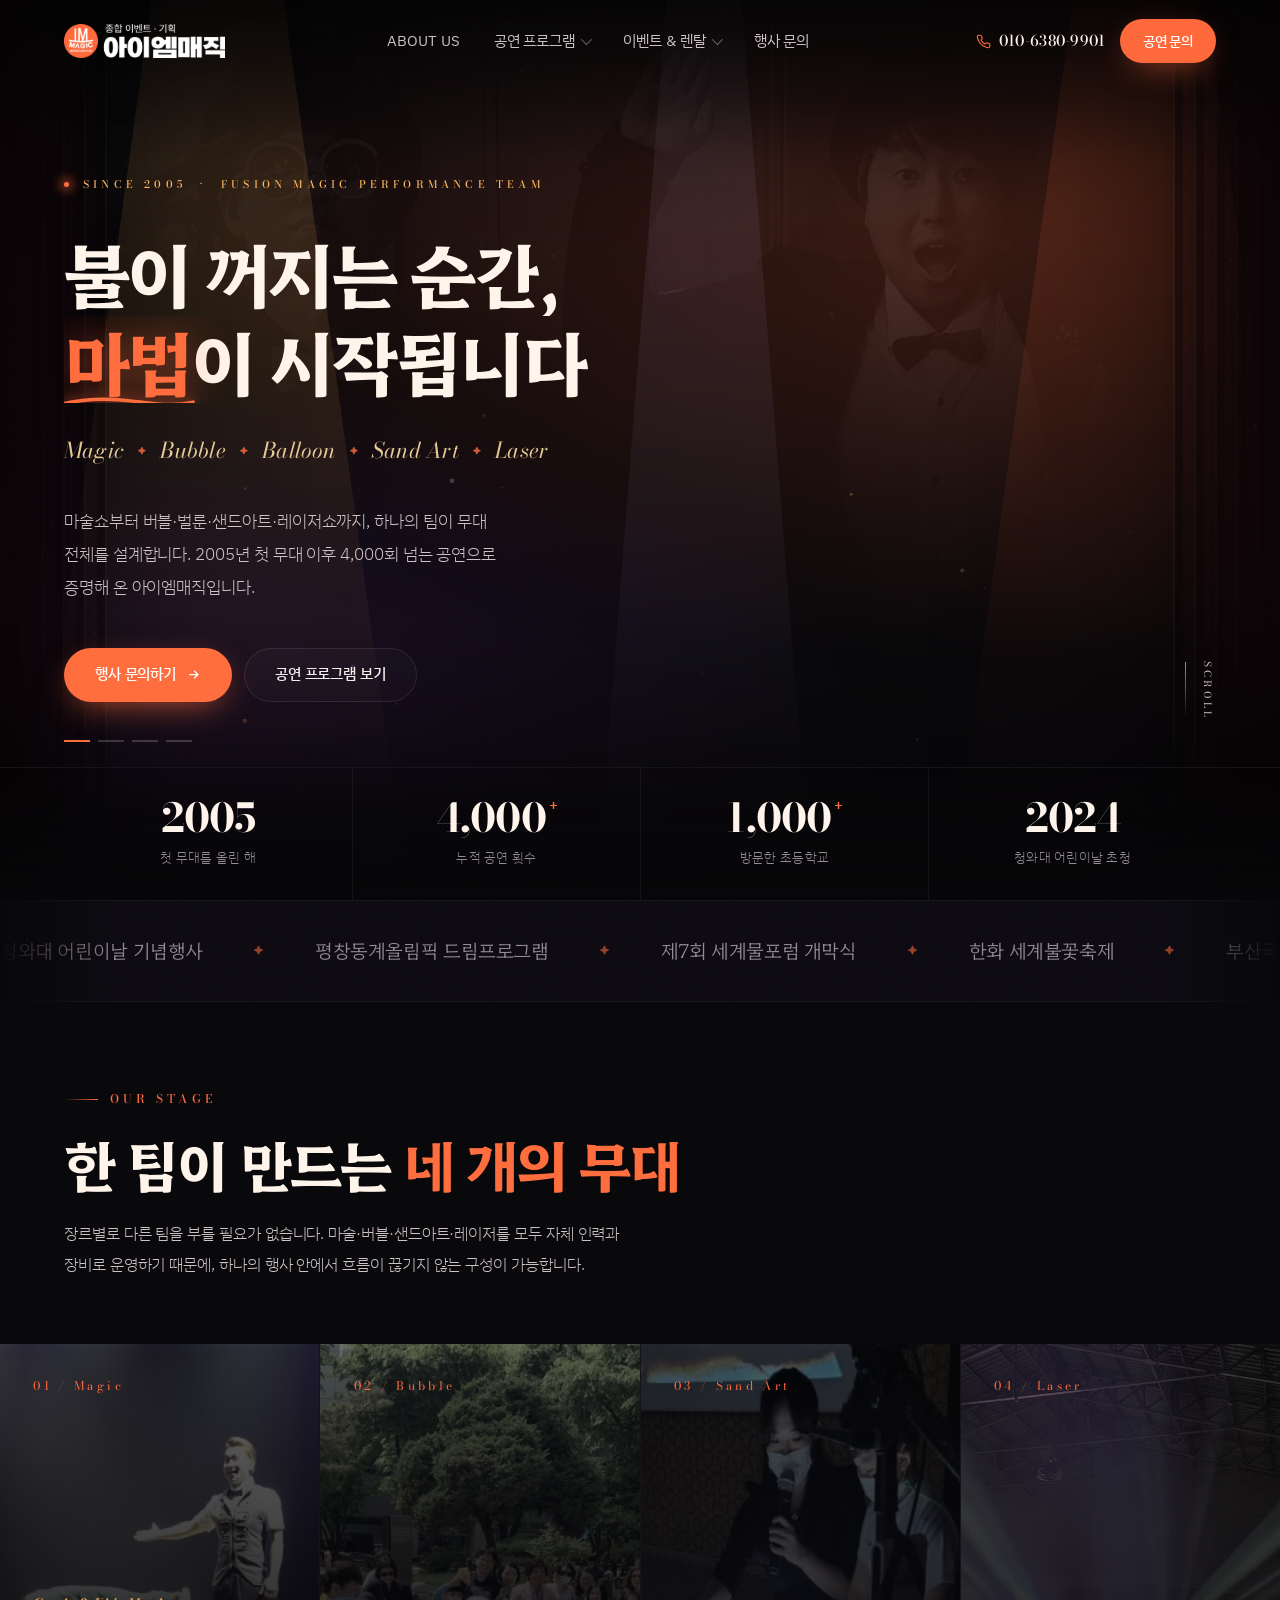
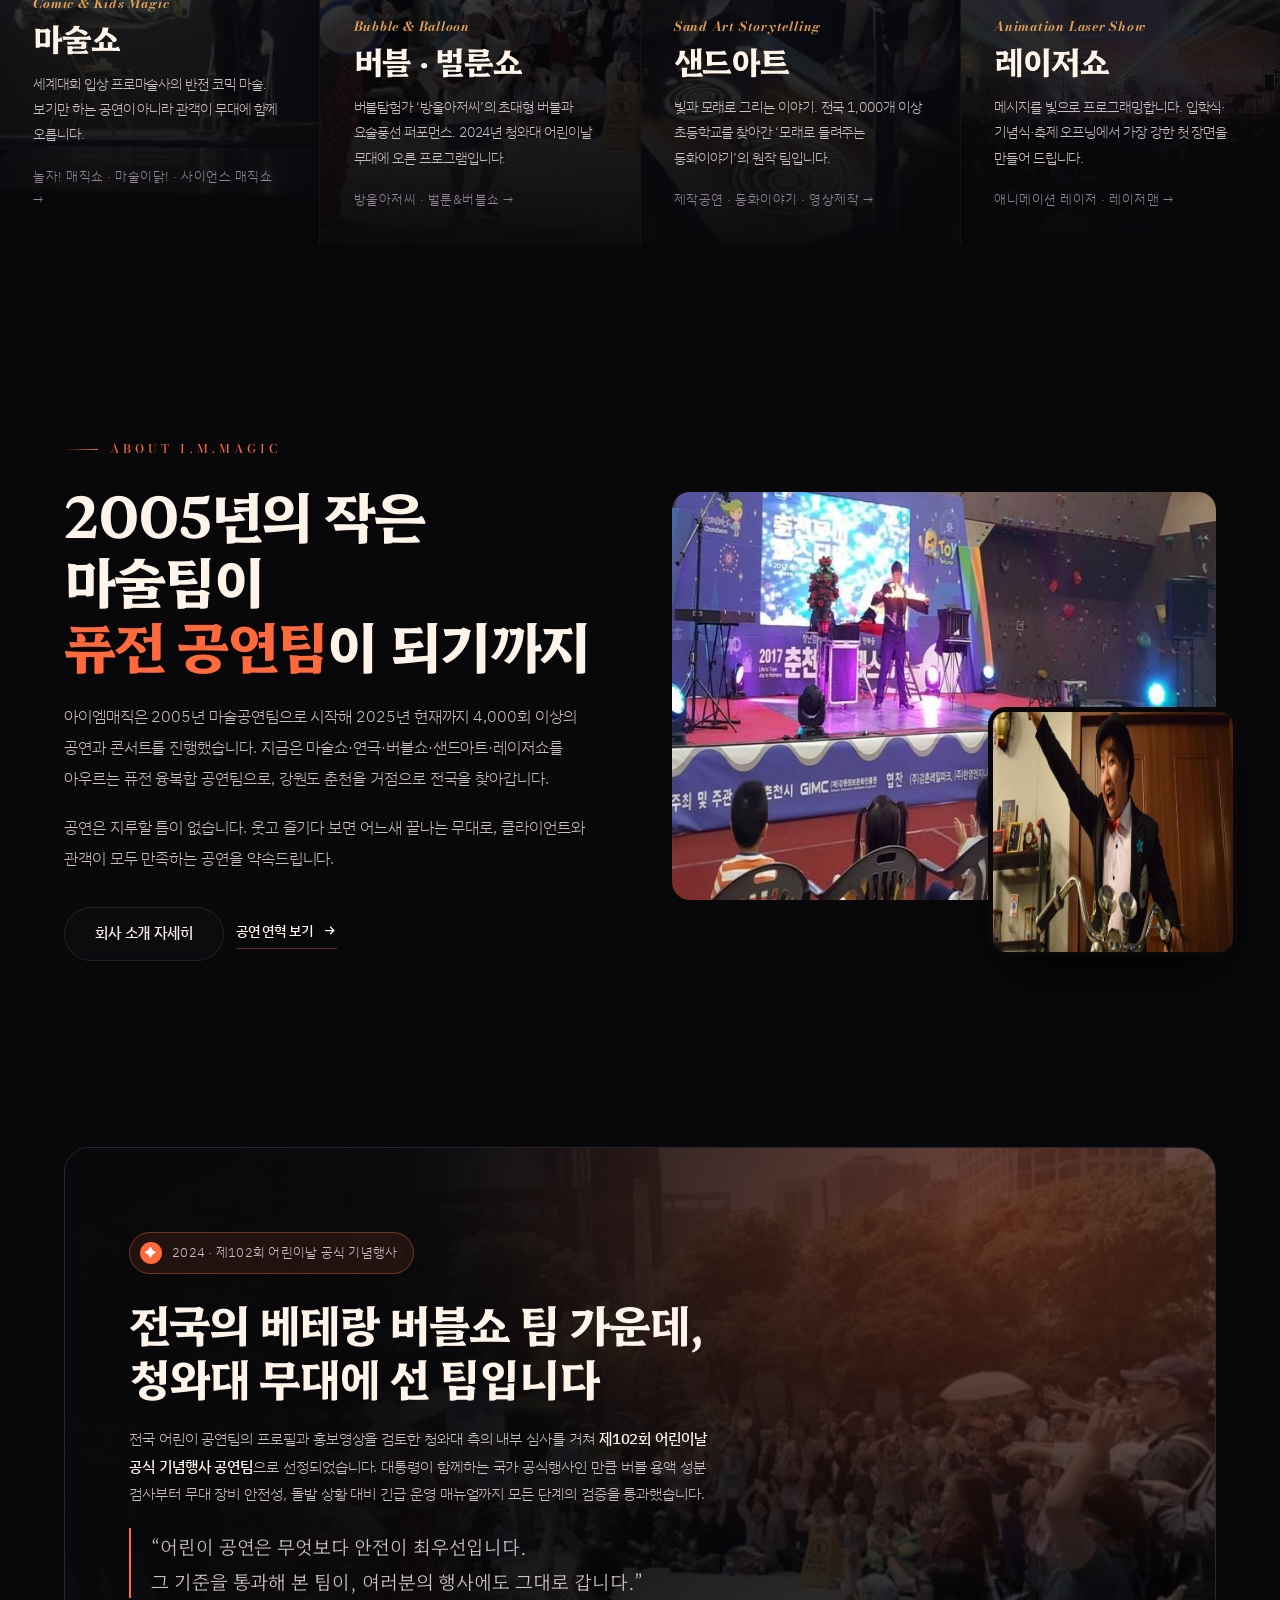
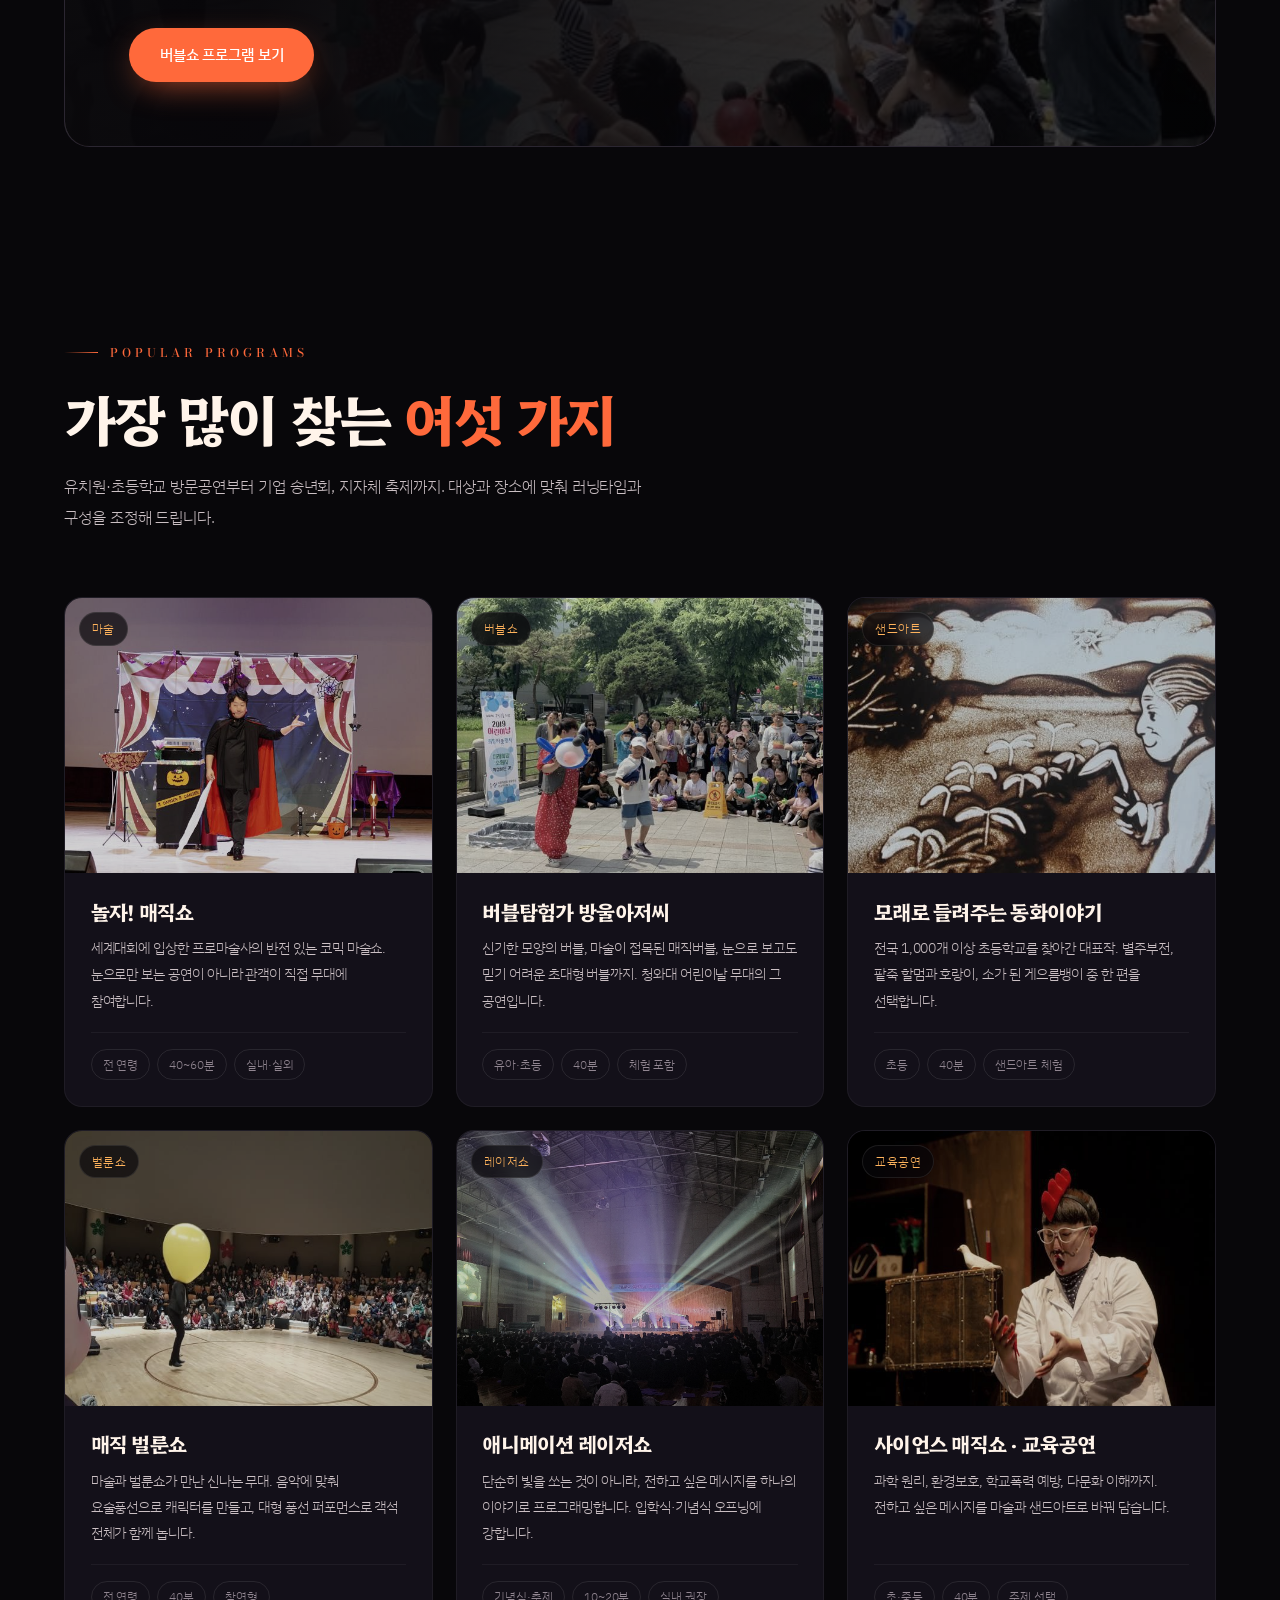
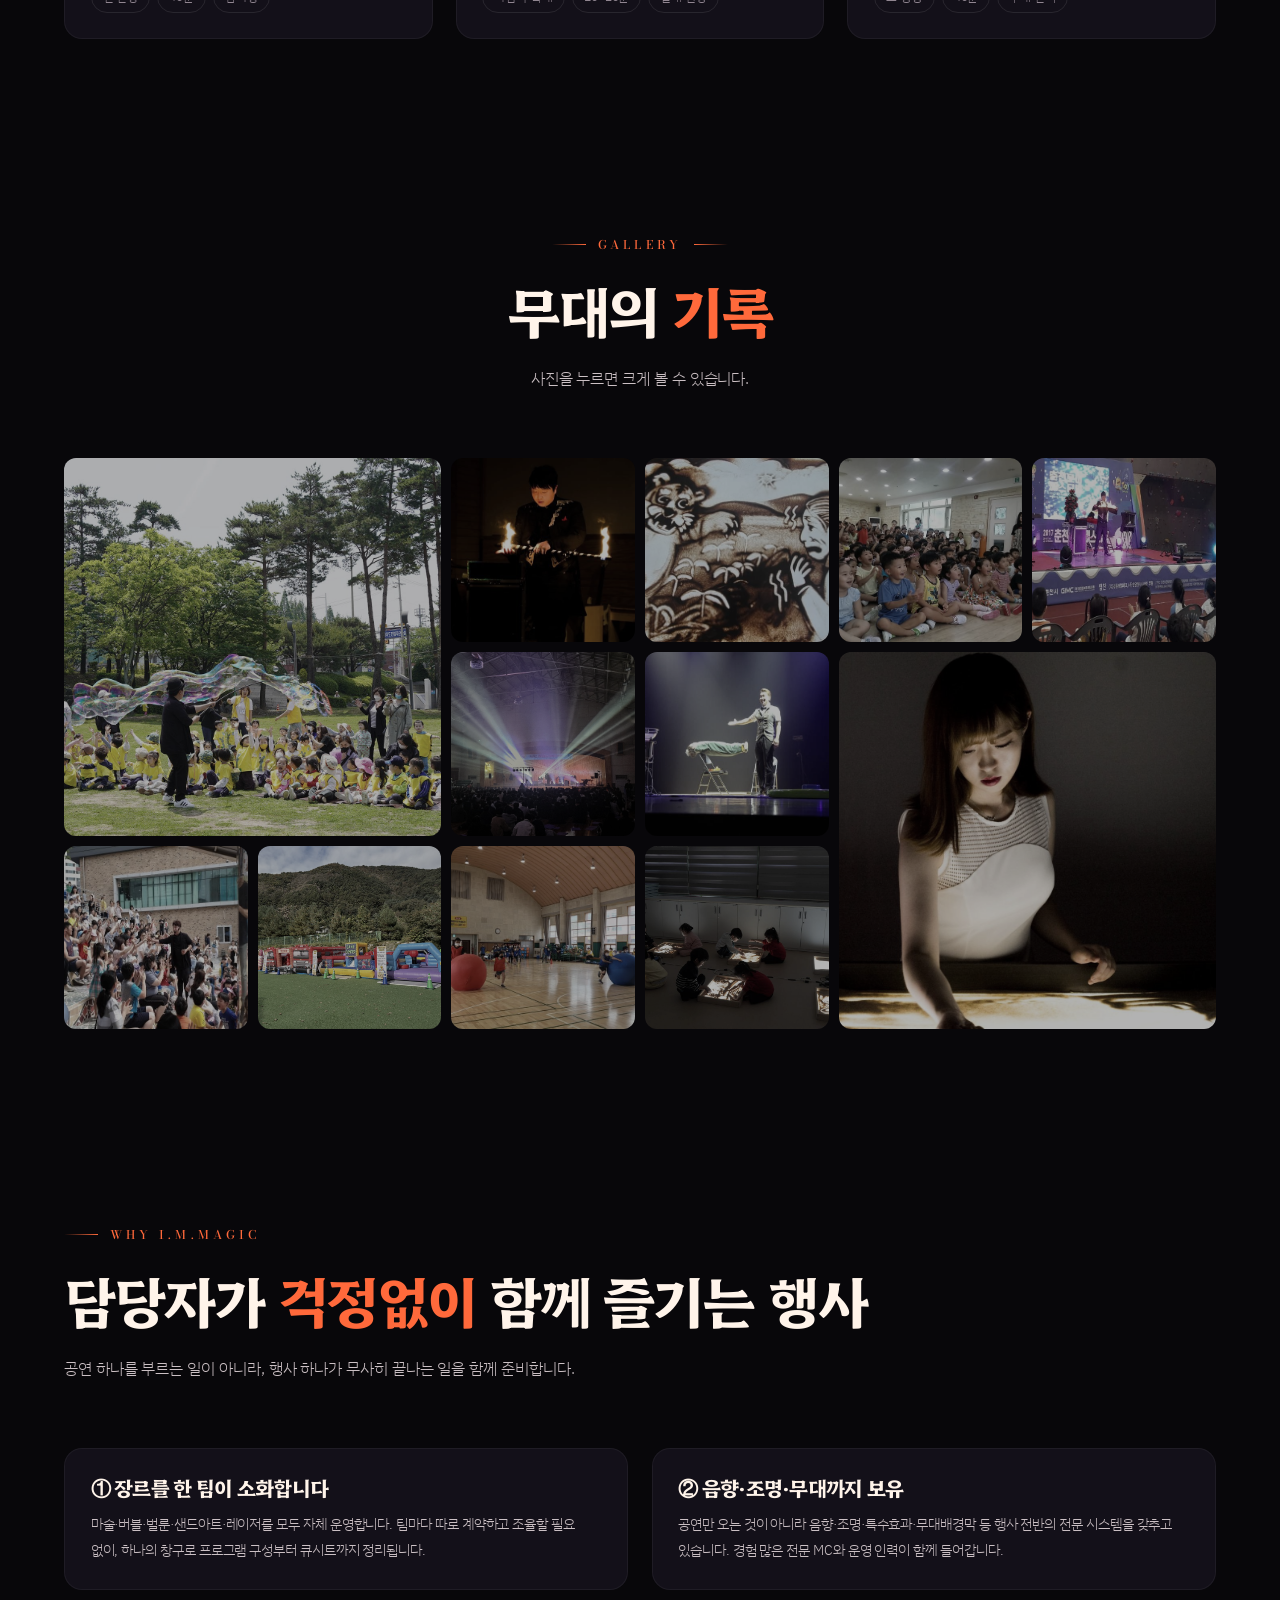
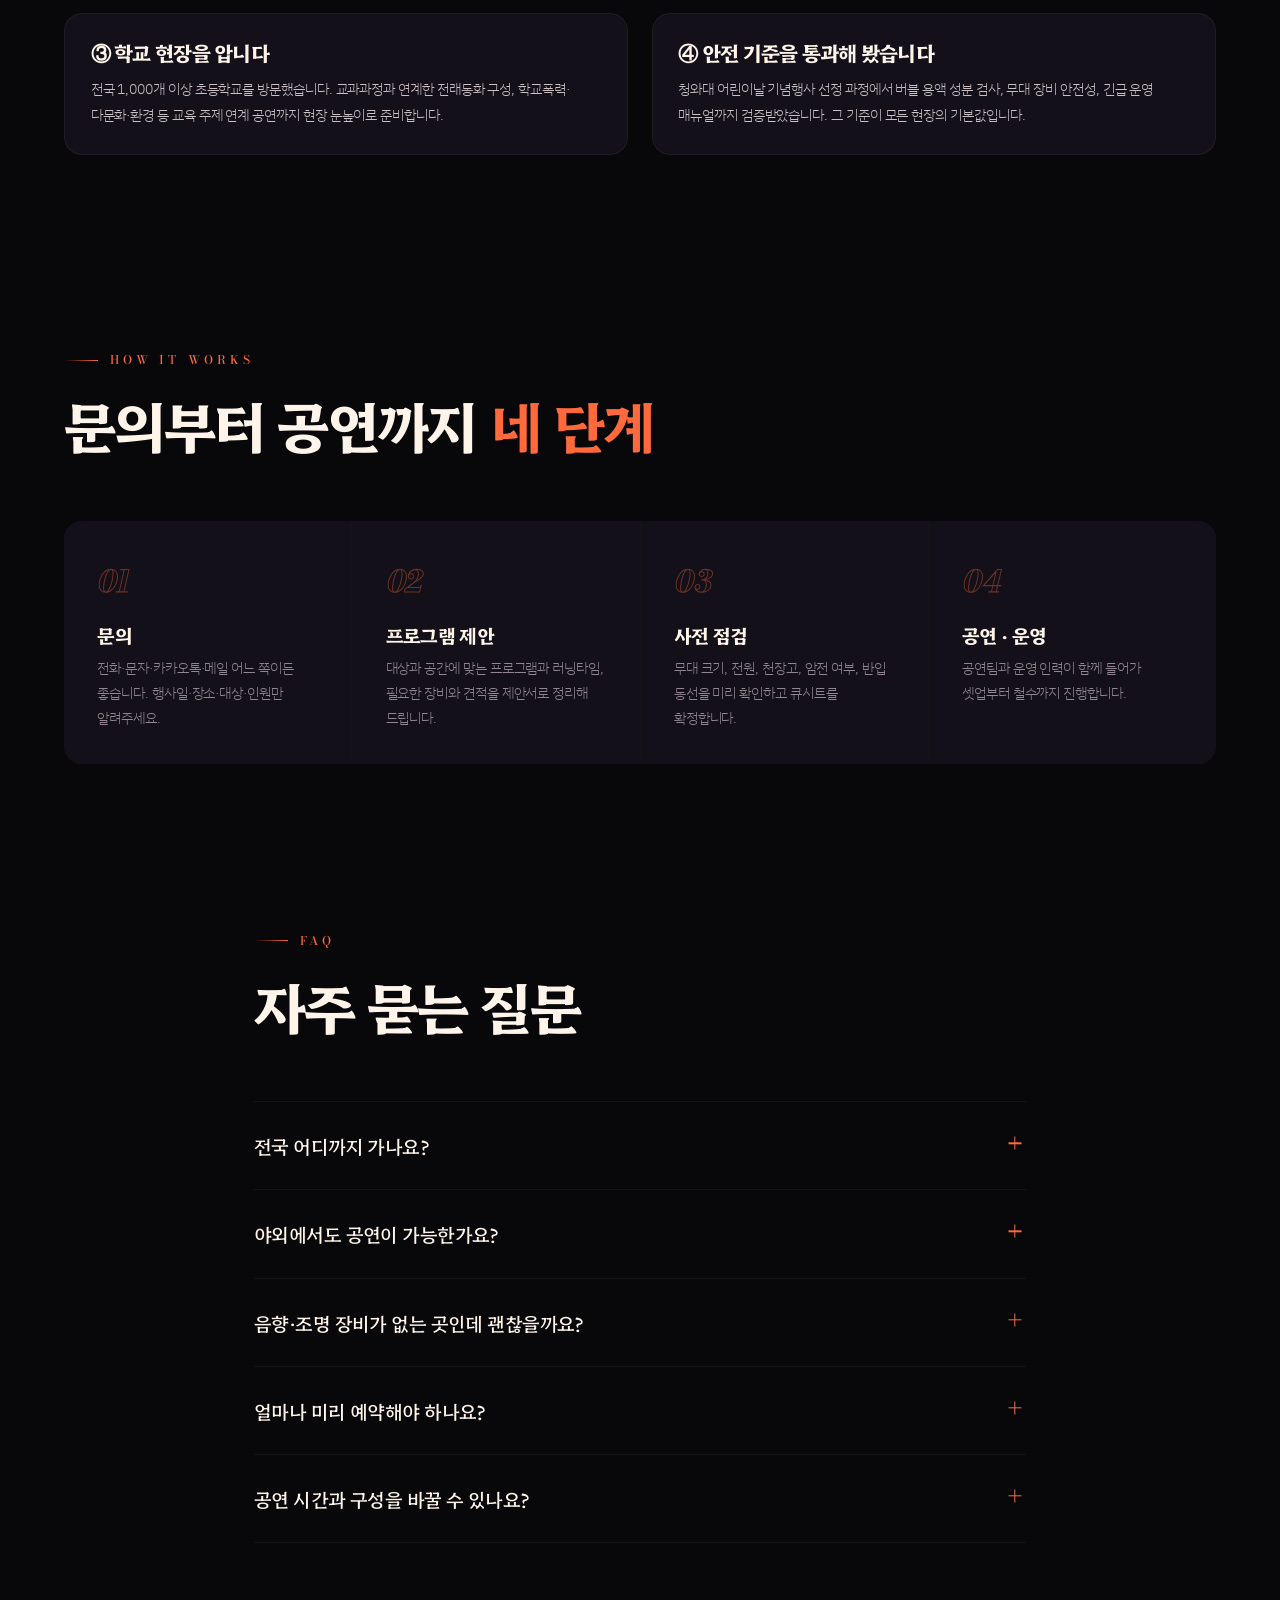
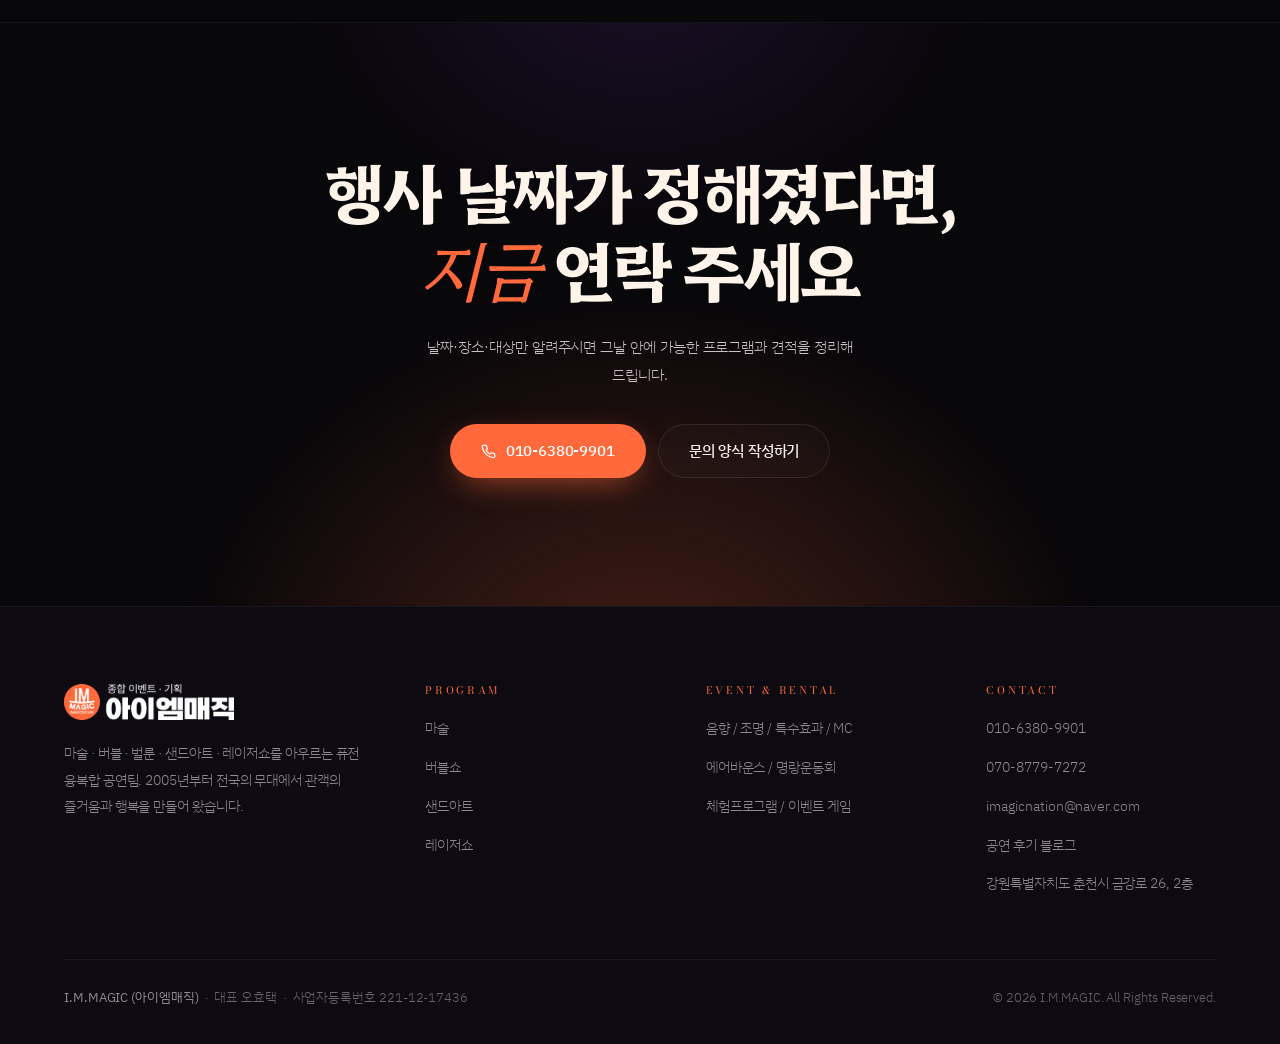
==== commit 95cc91dd: "'왜 아이엠매직' 섹션 제목을 긍정형으로 바꾼다 담당자가 덜 걱정하는 행사 -> 담당자가 걱정없이 함께 즐기는 행사  Co-Authored-By: Claude Opus 5 <nor" ====
--- a/index.html
+++ b/index.html
@@ -487,7 +487,7 @@
   <div class="wrap">
     <div class="shead rise">
       <p class="eyebrow">Why I.M.MAGIC</p>
-      <h2 class="stitle" id="why-h">담당자가 <em>덜 걱정하는</em> 행사</h2>
+      <h2 class="stitle" id="why-h">담당자가 <em>걱정없이</em> 함께 즐기는 행사</h2>
       <p class="slead">공연 하나를 부르는 일이 아니라, 행사 하나가 무사히 끝나는 일을 함께 준비합니다.</p>
     </div>
 
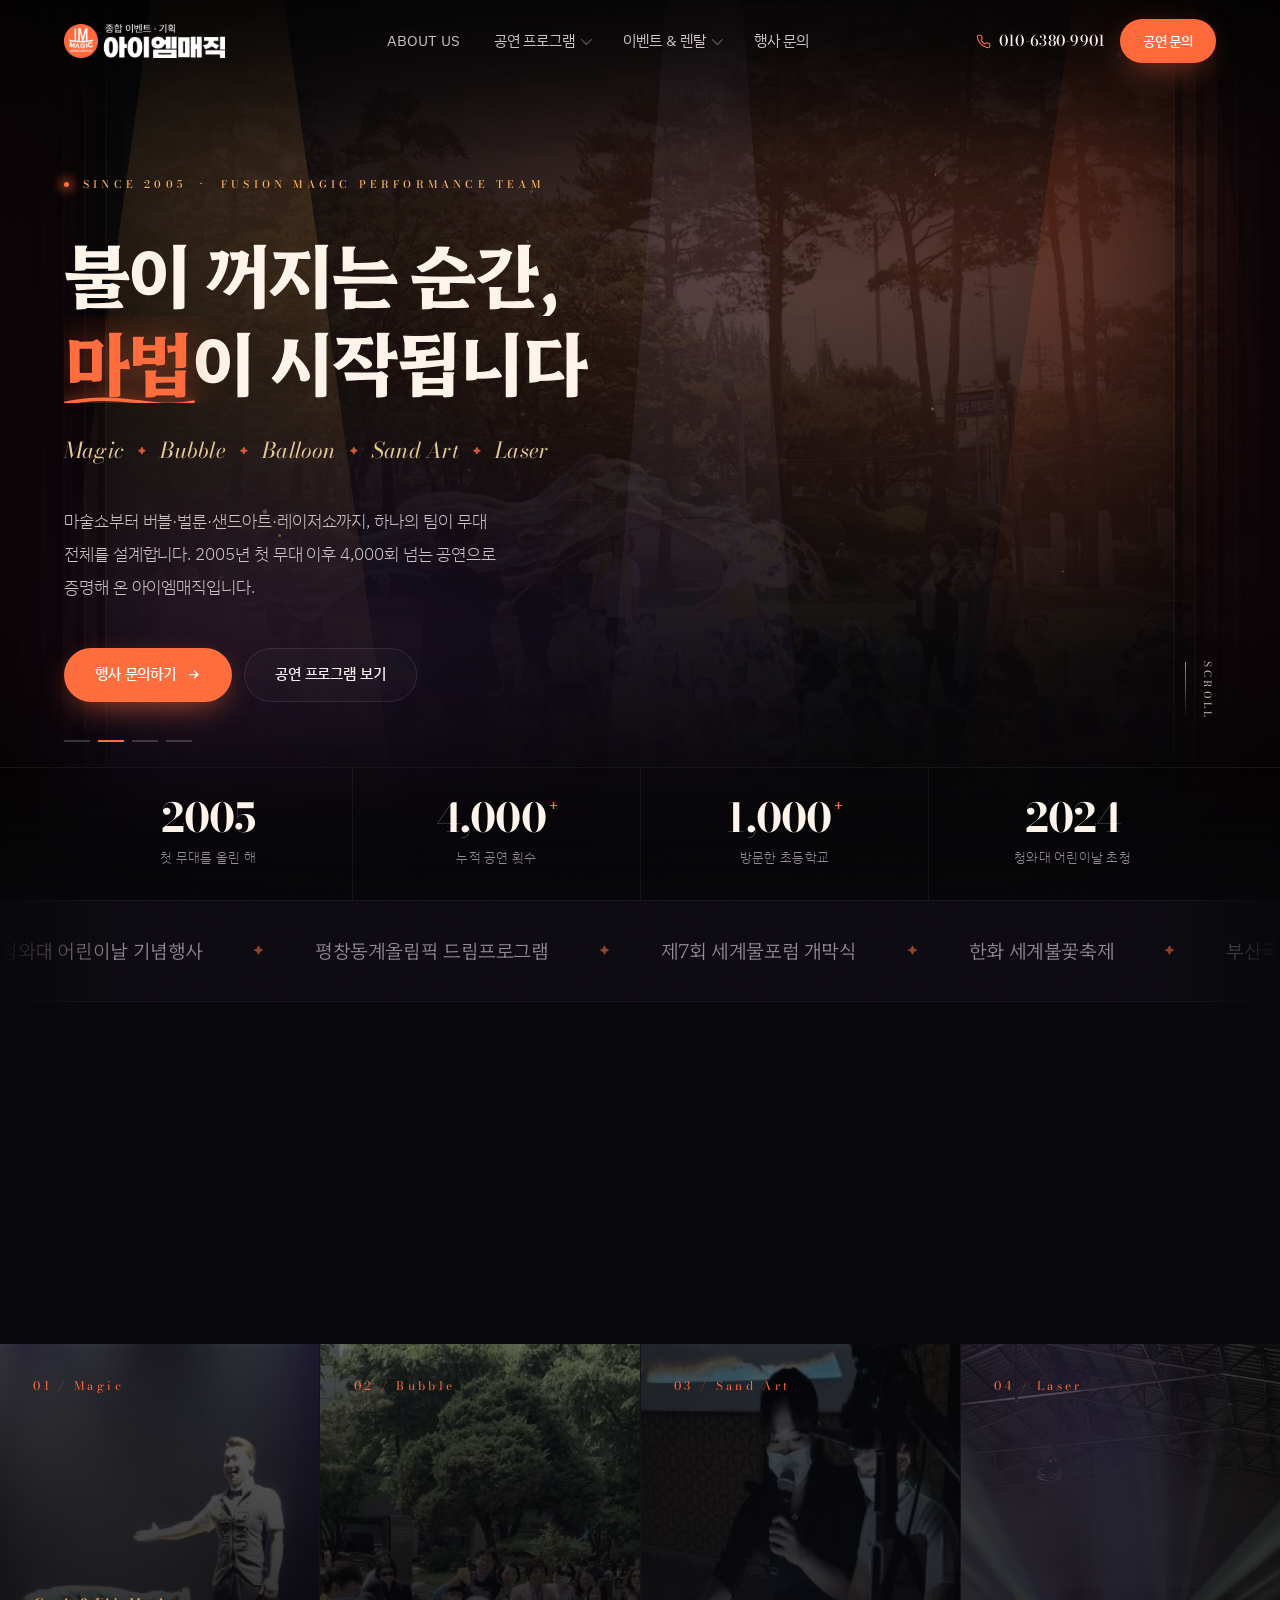
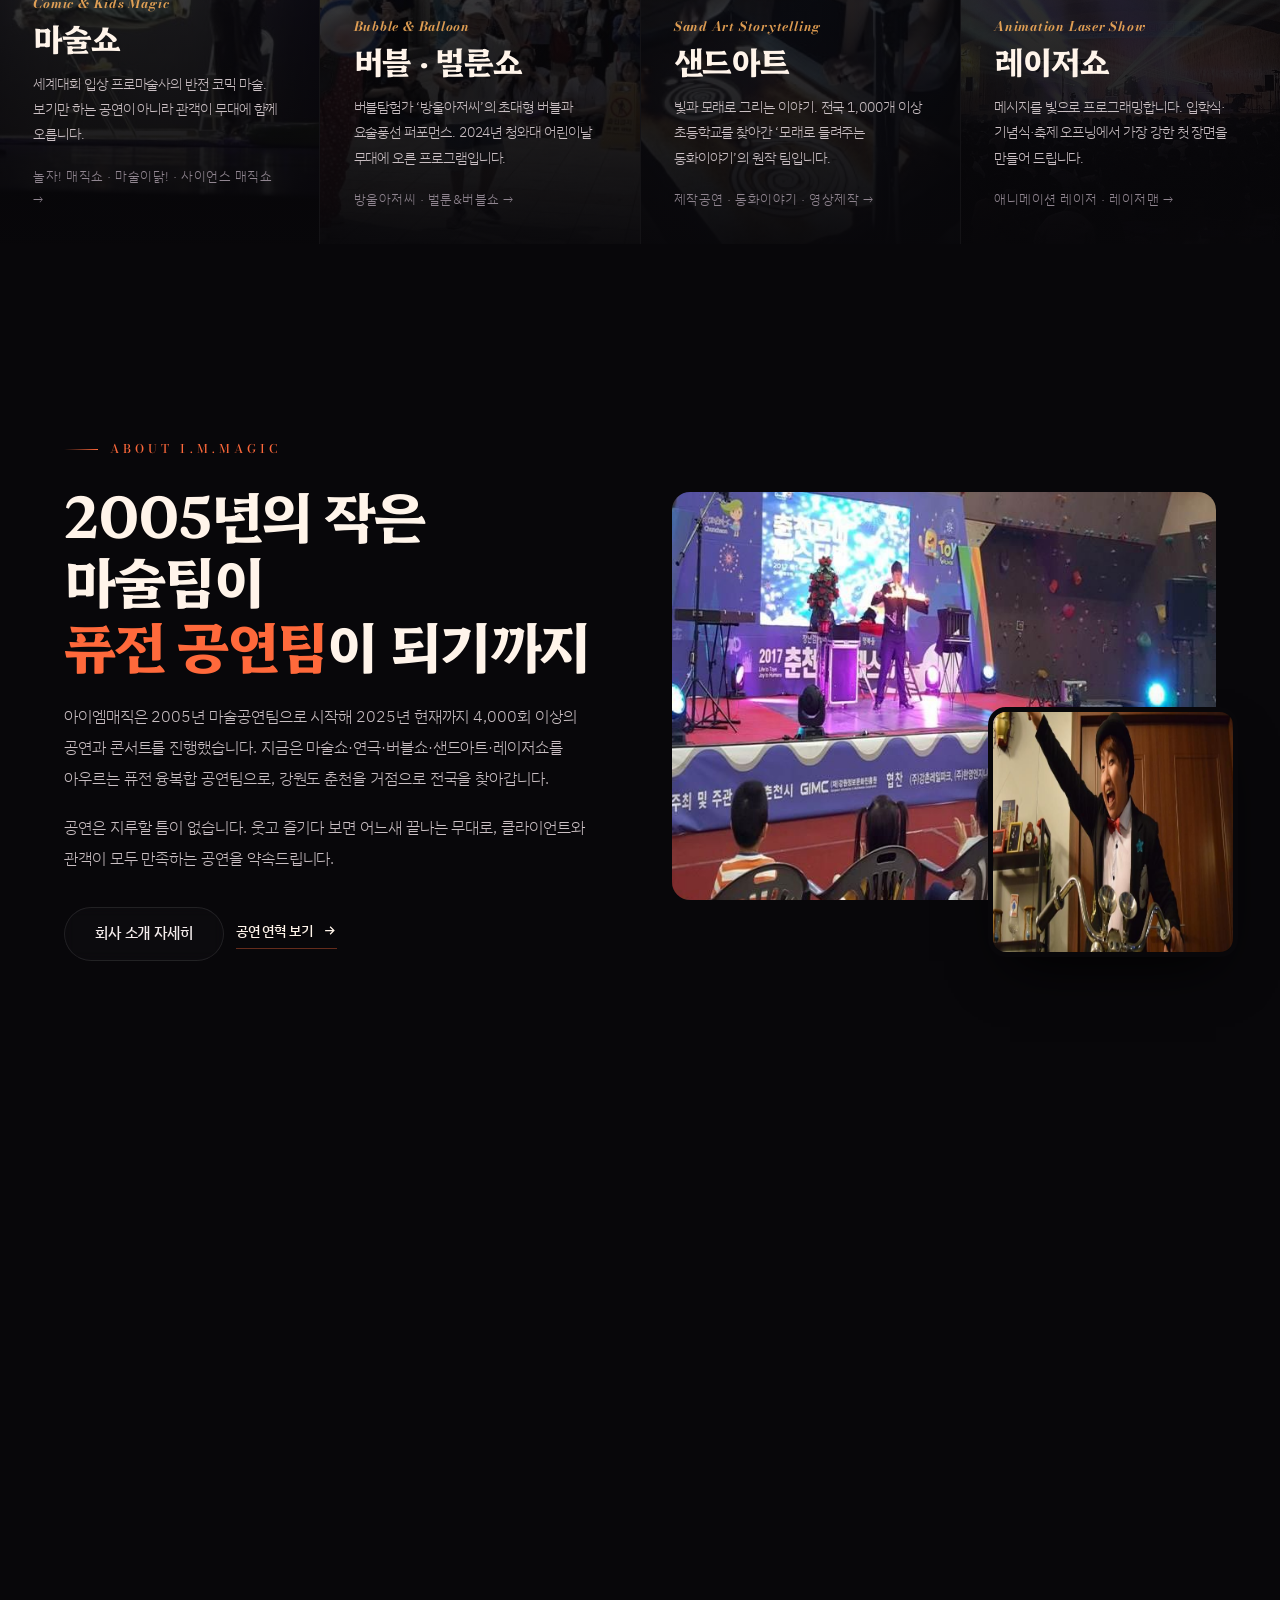
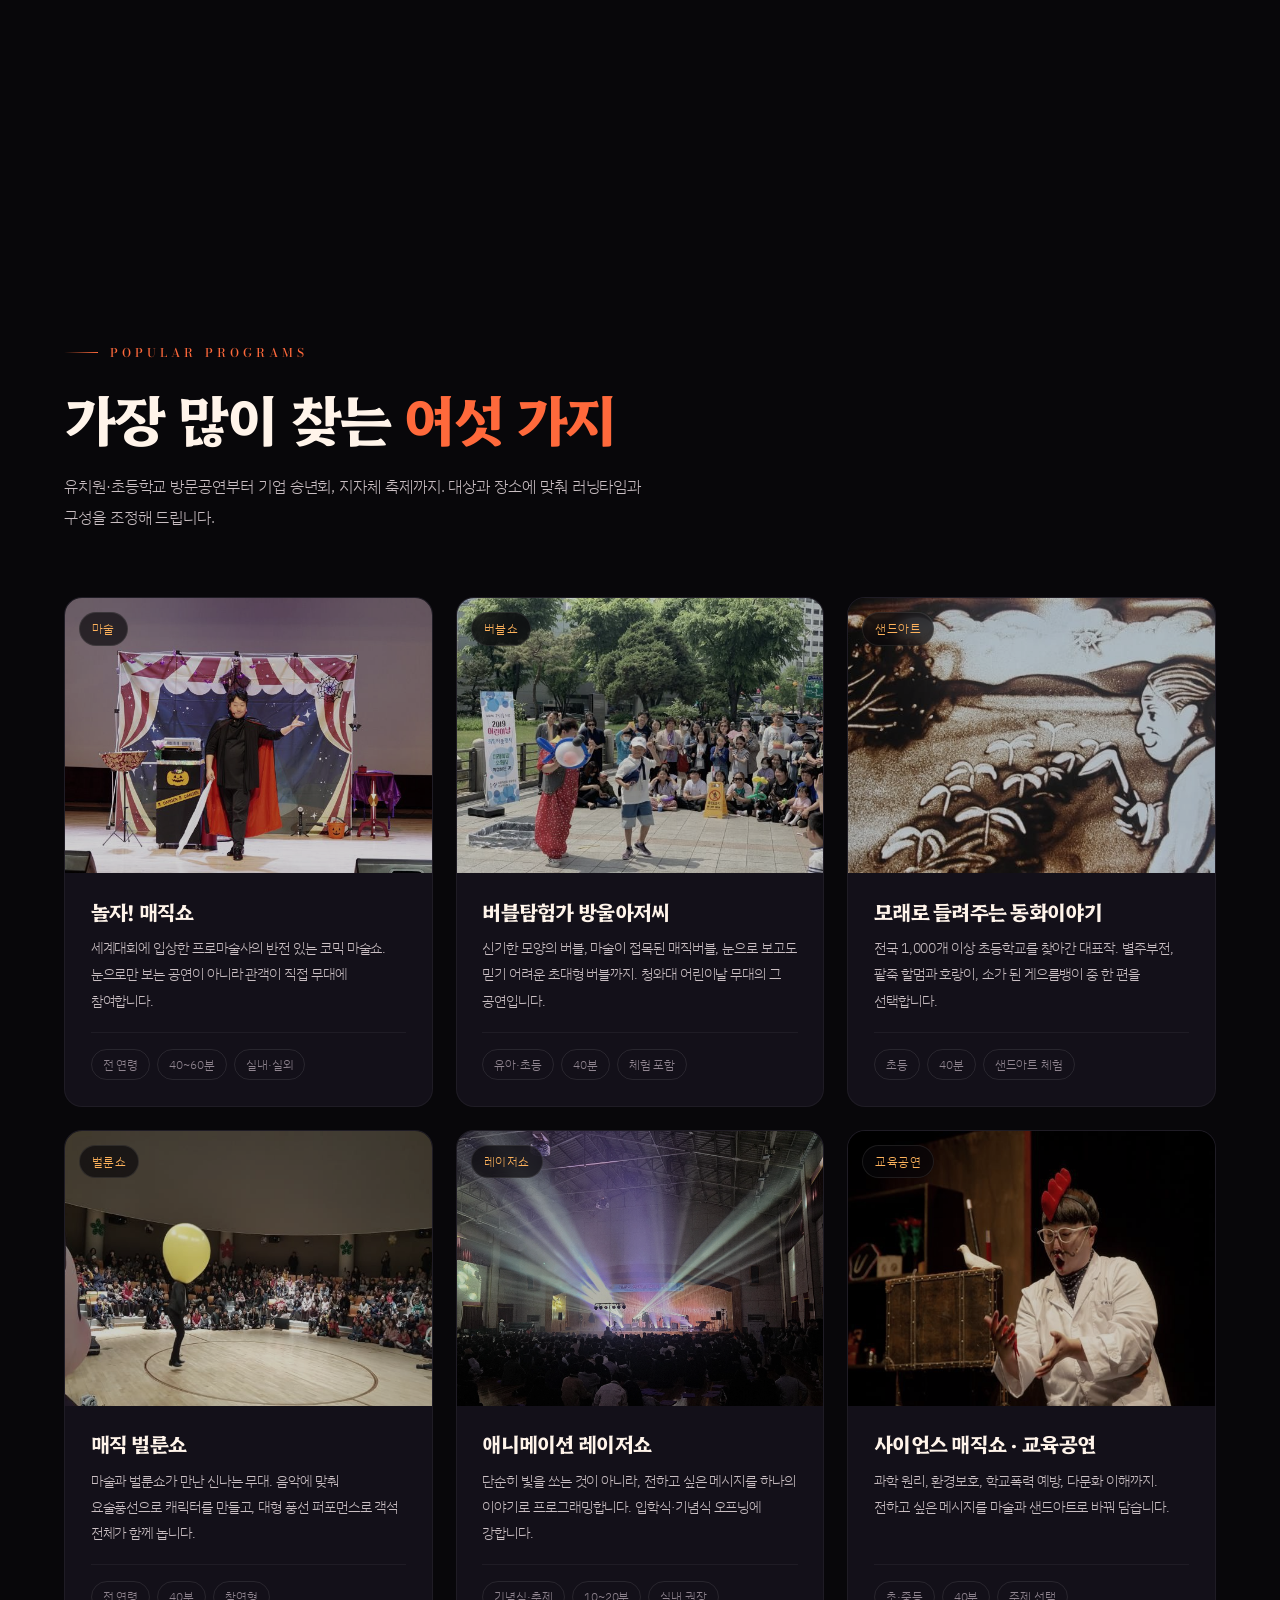
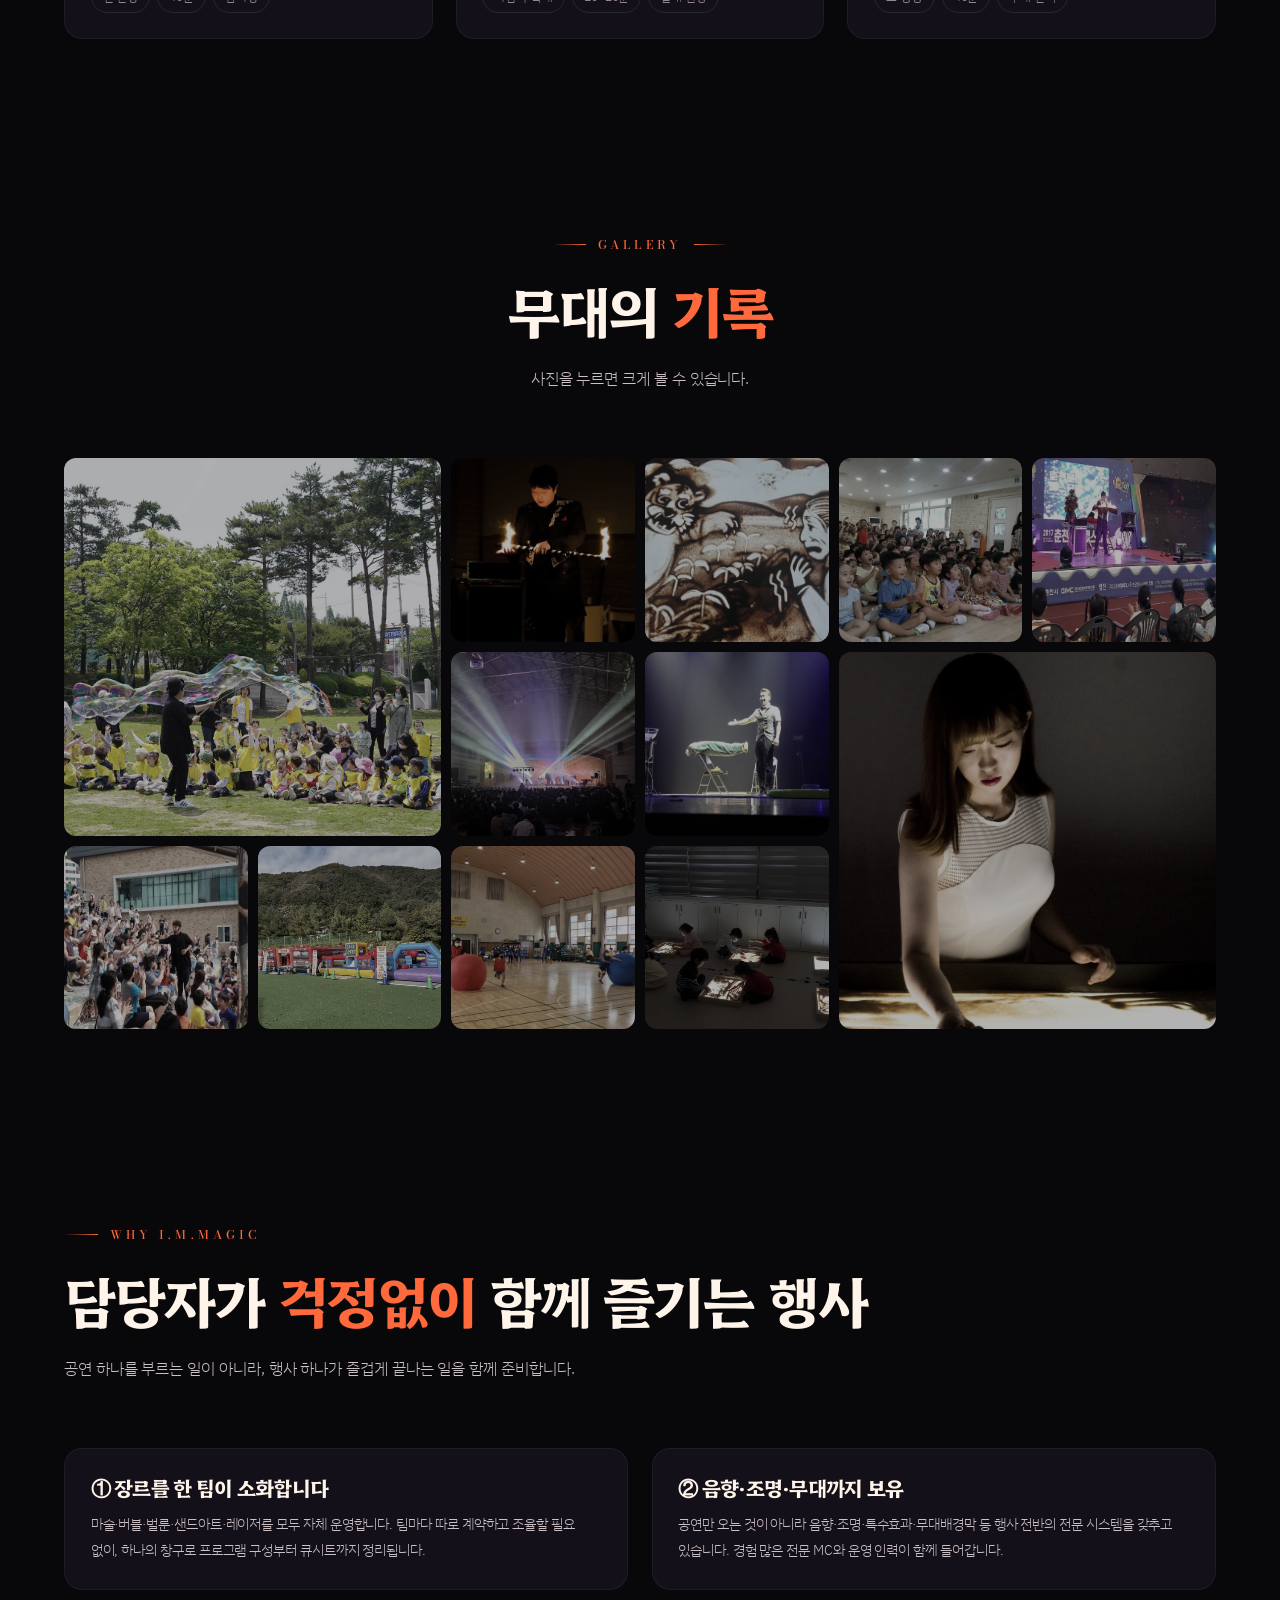
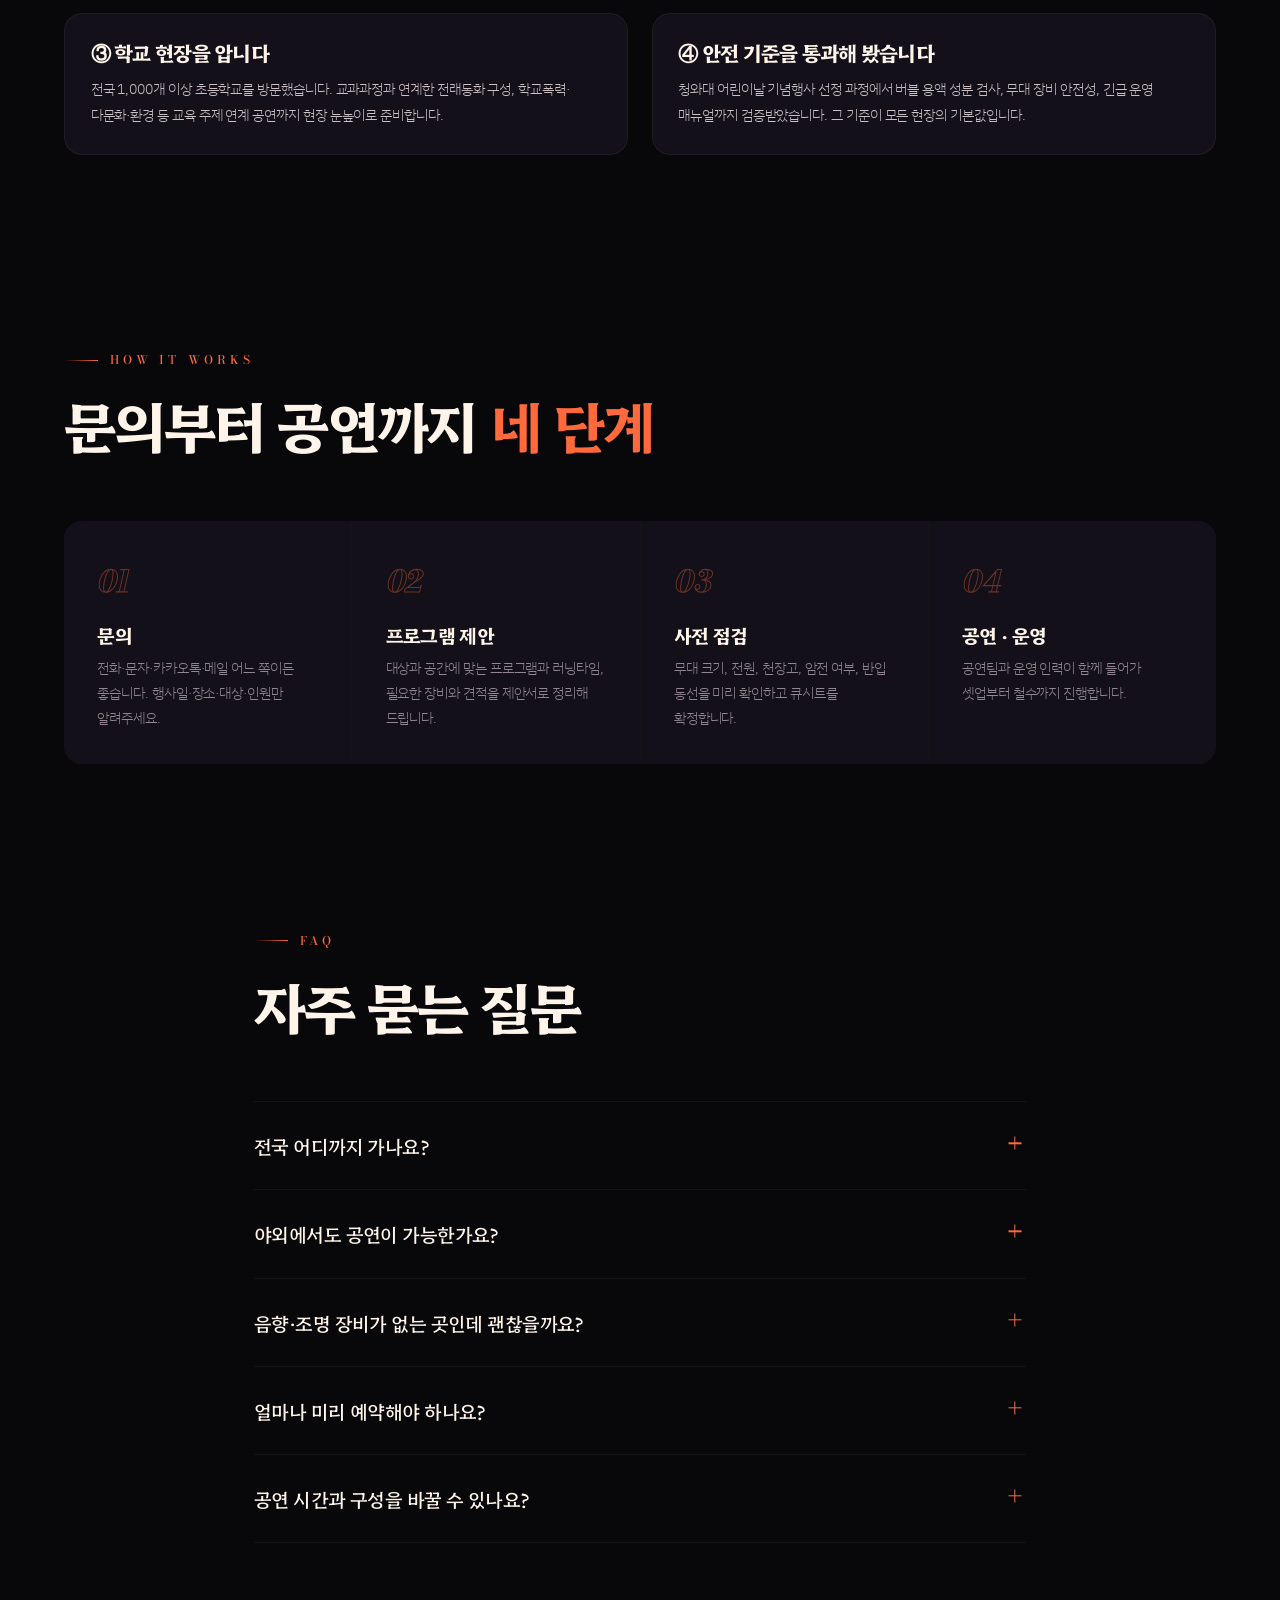
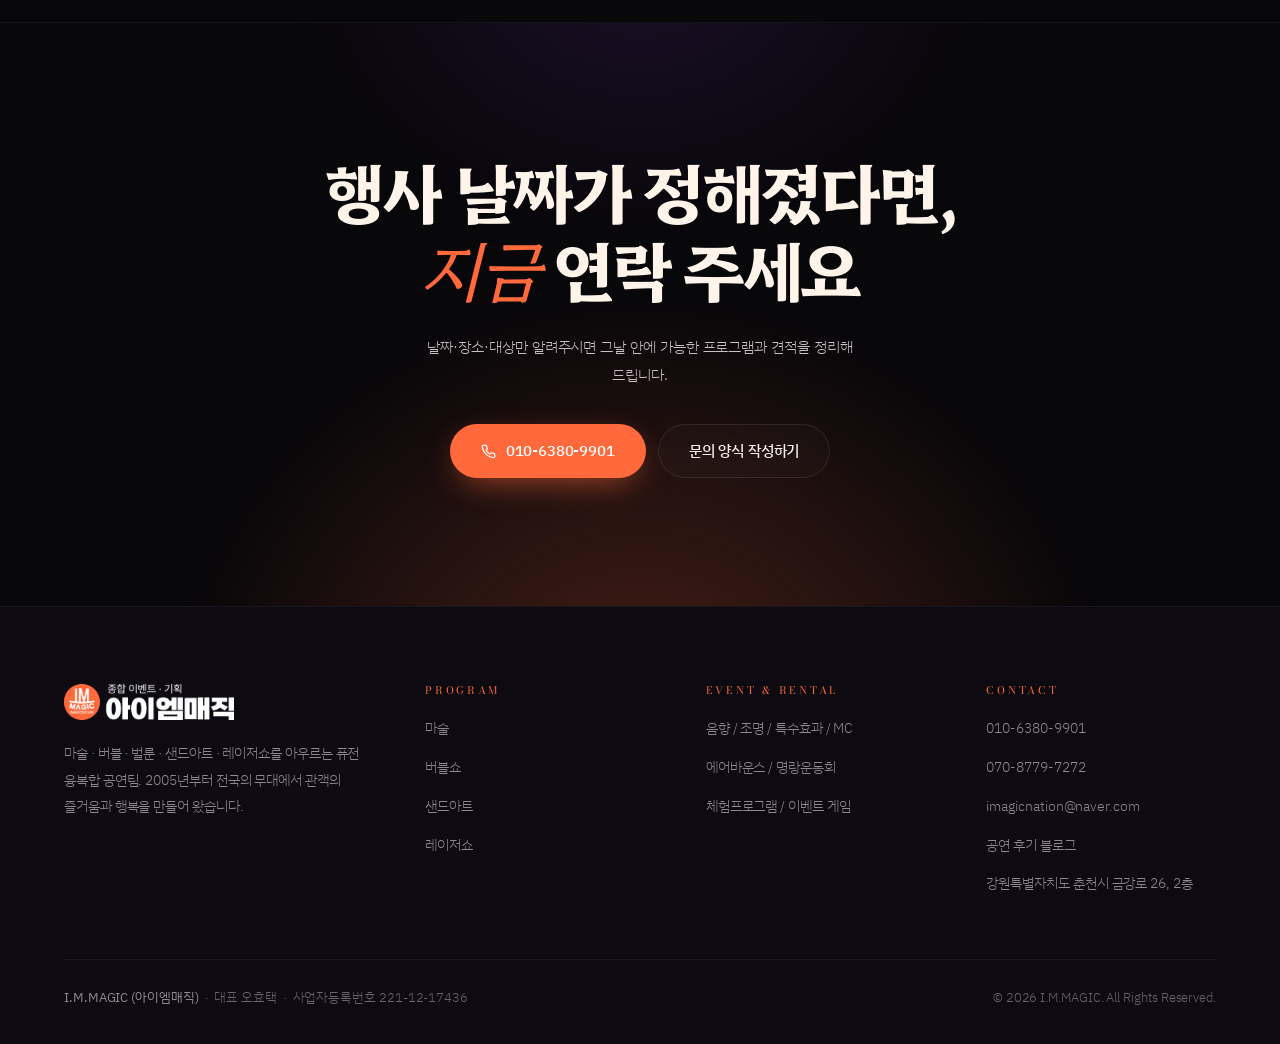
==== commit e7b07158: "'왜 아이엠매직' 설명 문장을 제목 톤에 맞춘다 무사히 끝나는 -> 즐겁게 끝나는  Co-Authored-By: Claude Opus 5 <noreply@anthropic.com>" ====
--- a/index.html
+++ b/index.html
@@ -488,7 +488,7 @@
     <div class="shead rise">
       <p class="eyebrow">Why I.M.MAGIC</p>
       <h2 class="stitle" id="why-h">담당자가 <em>걱정없이</em> 함께 즐기는 행사</h2>
-      <p class="slead">공연 하나를 부르는 일이 아니라, 행사 하나가 무사히 끝나는 일을 함께 준비합니다.</p>
+      <p class="slead">공연 하나를 부르는 일이 아니라, 행사 하나가 즐겁게 끝나는 일을 함께 준비합니다.</p>
     </div>
 
     <div class="grid grid--2">
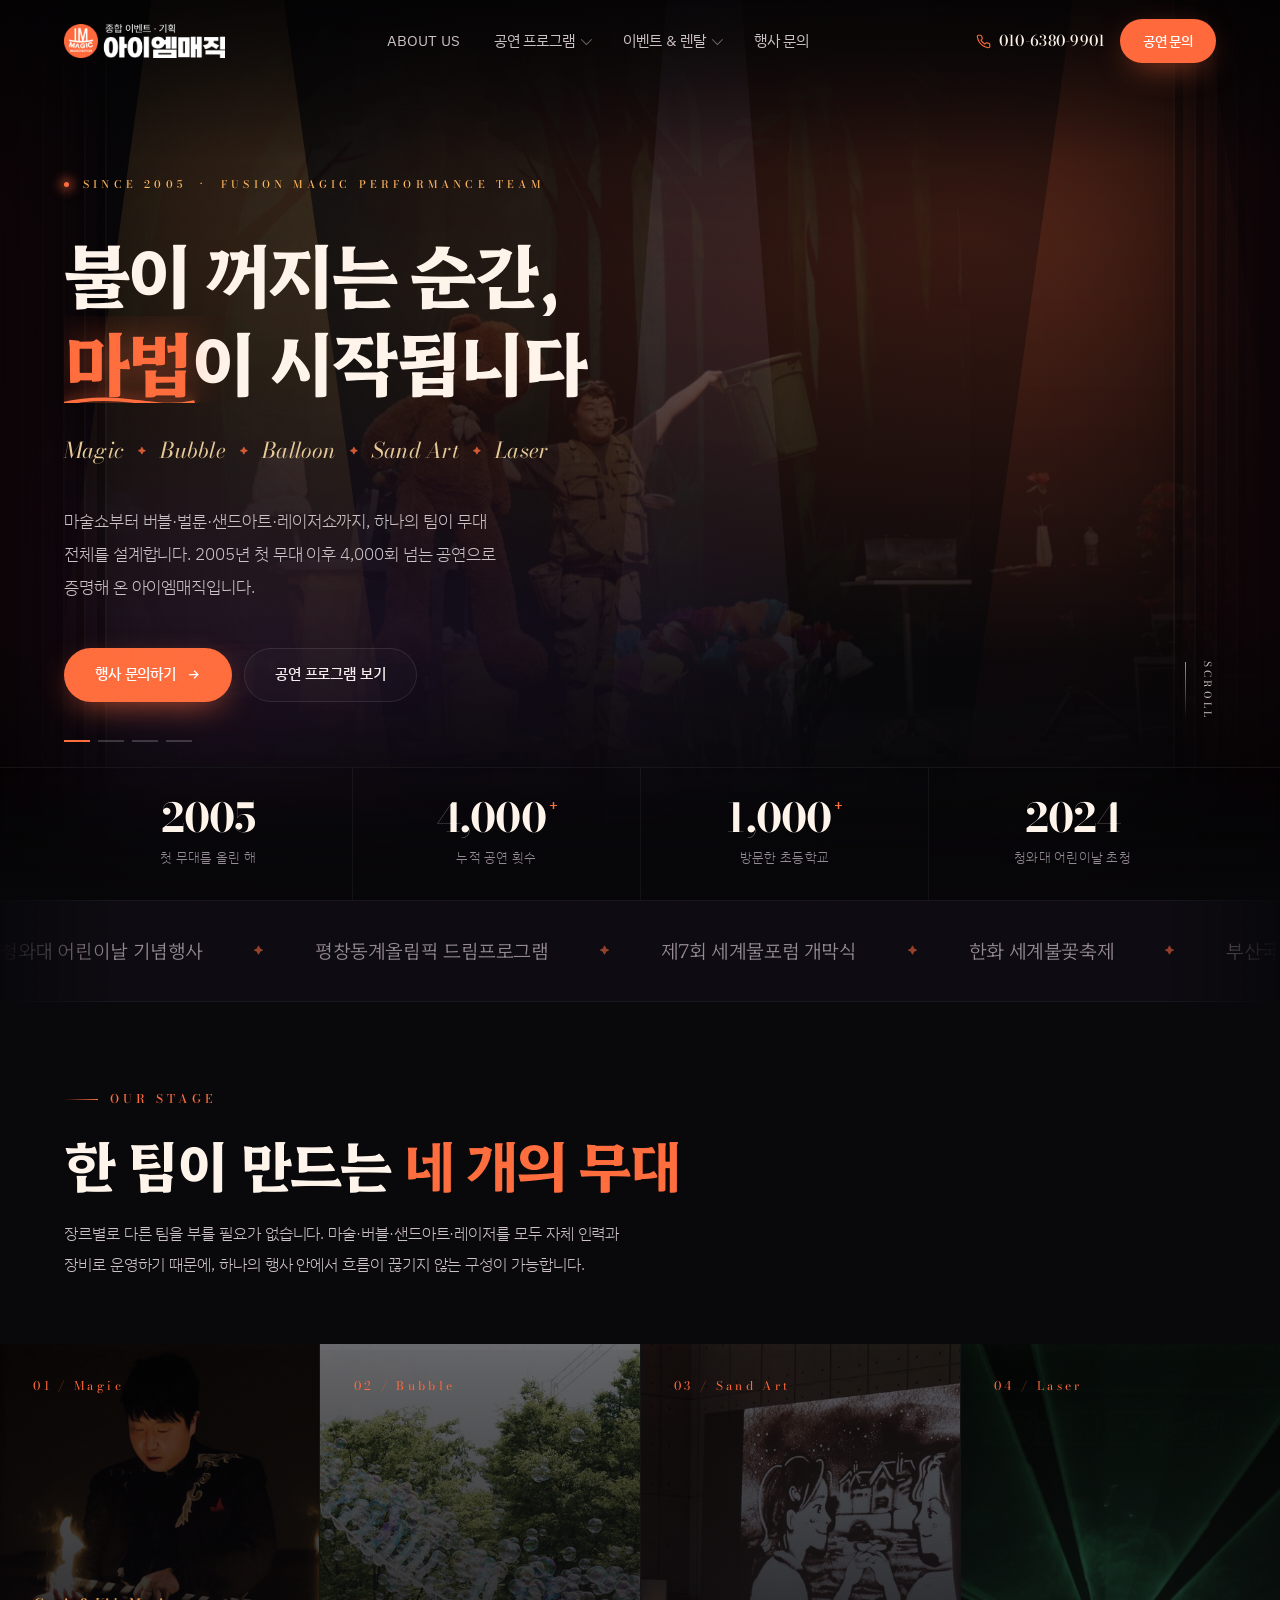
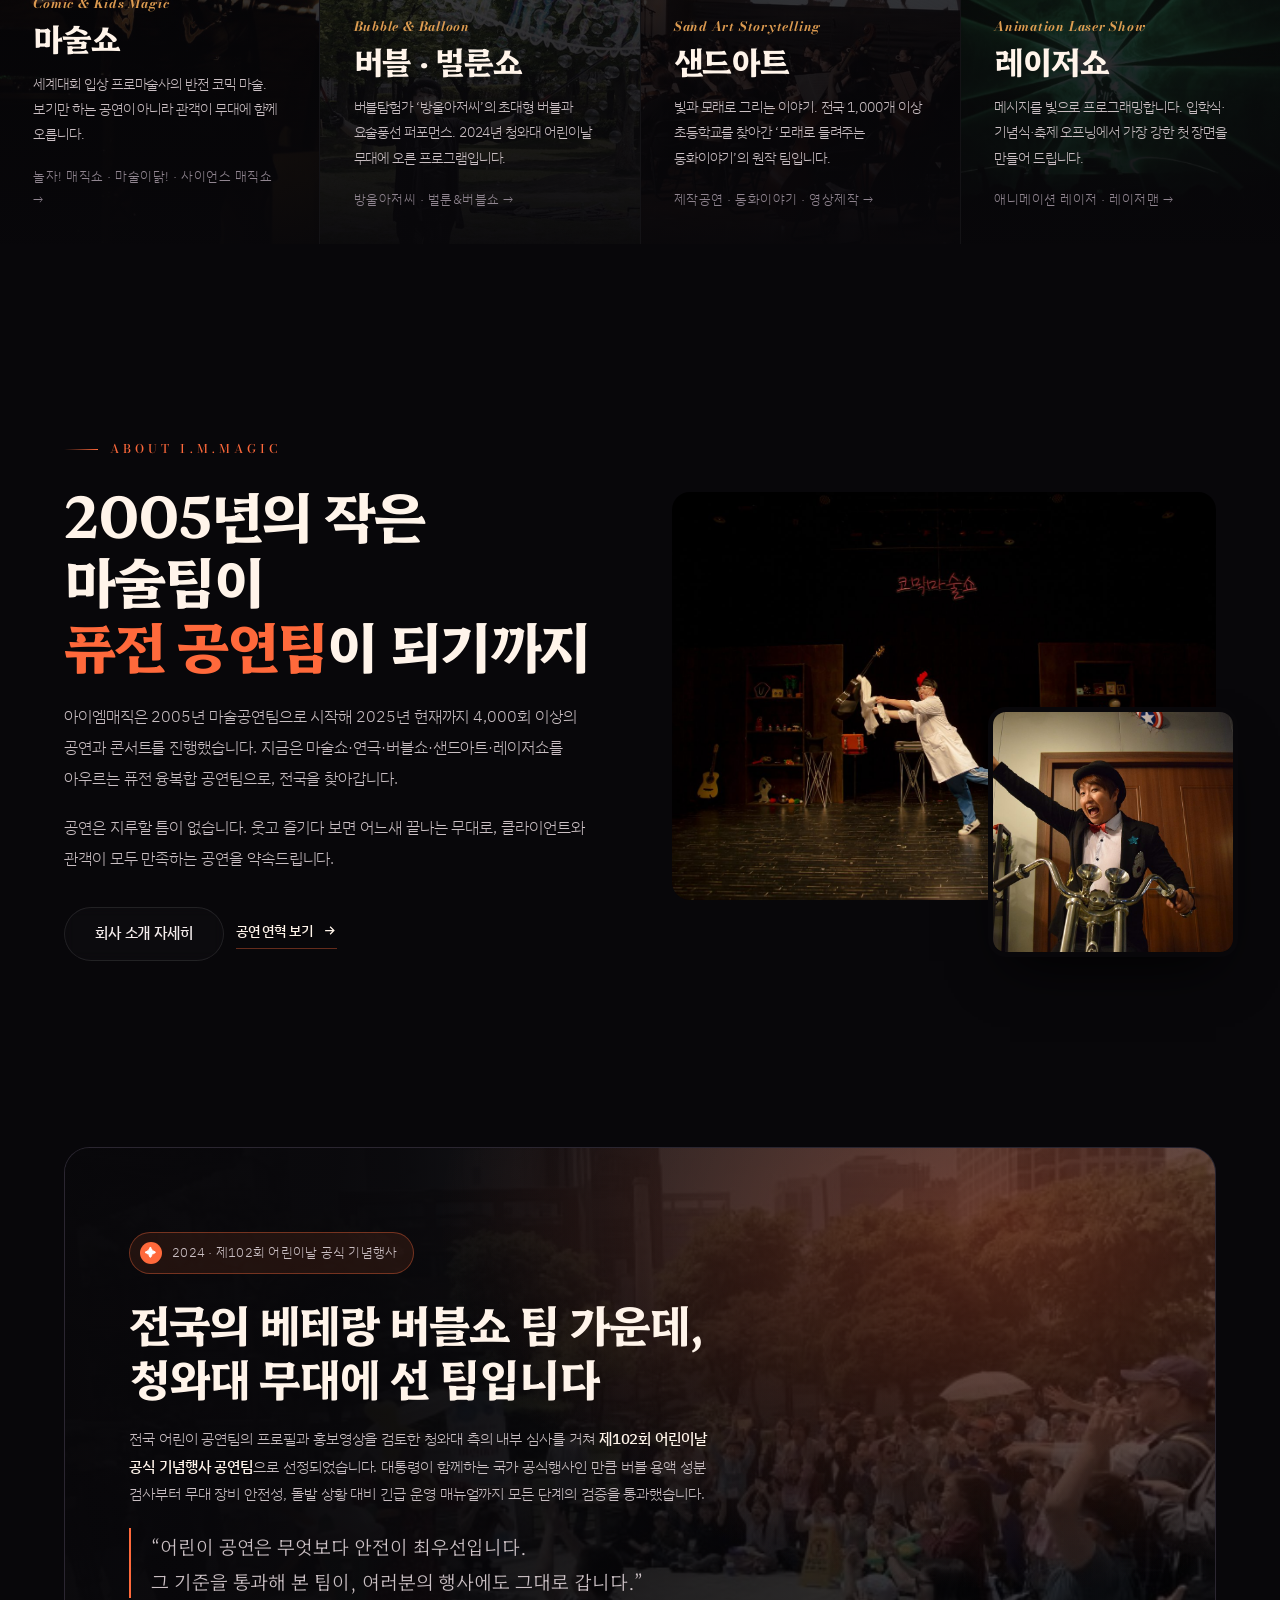
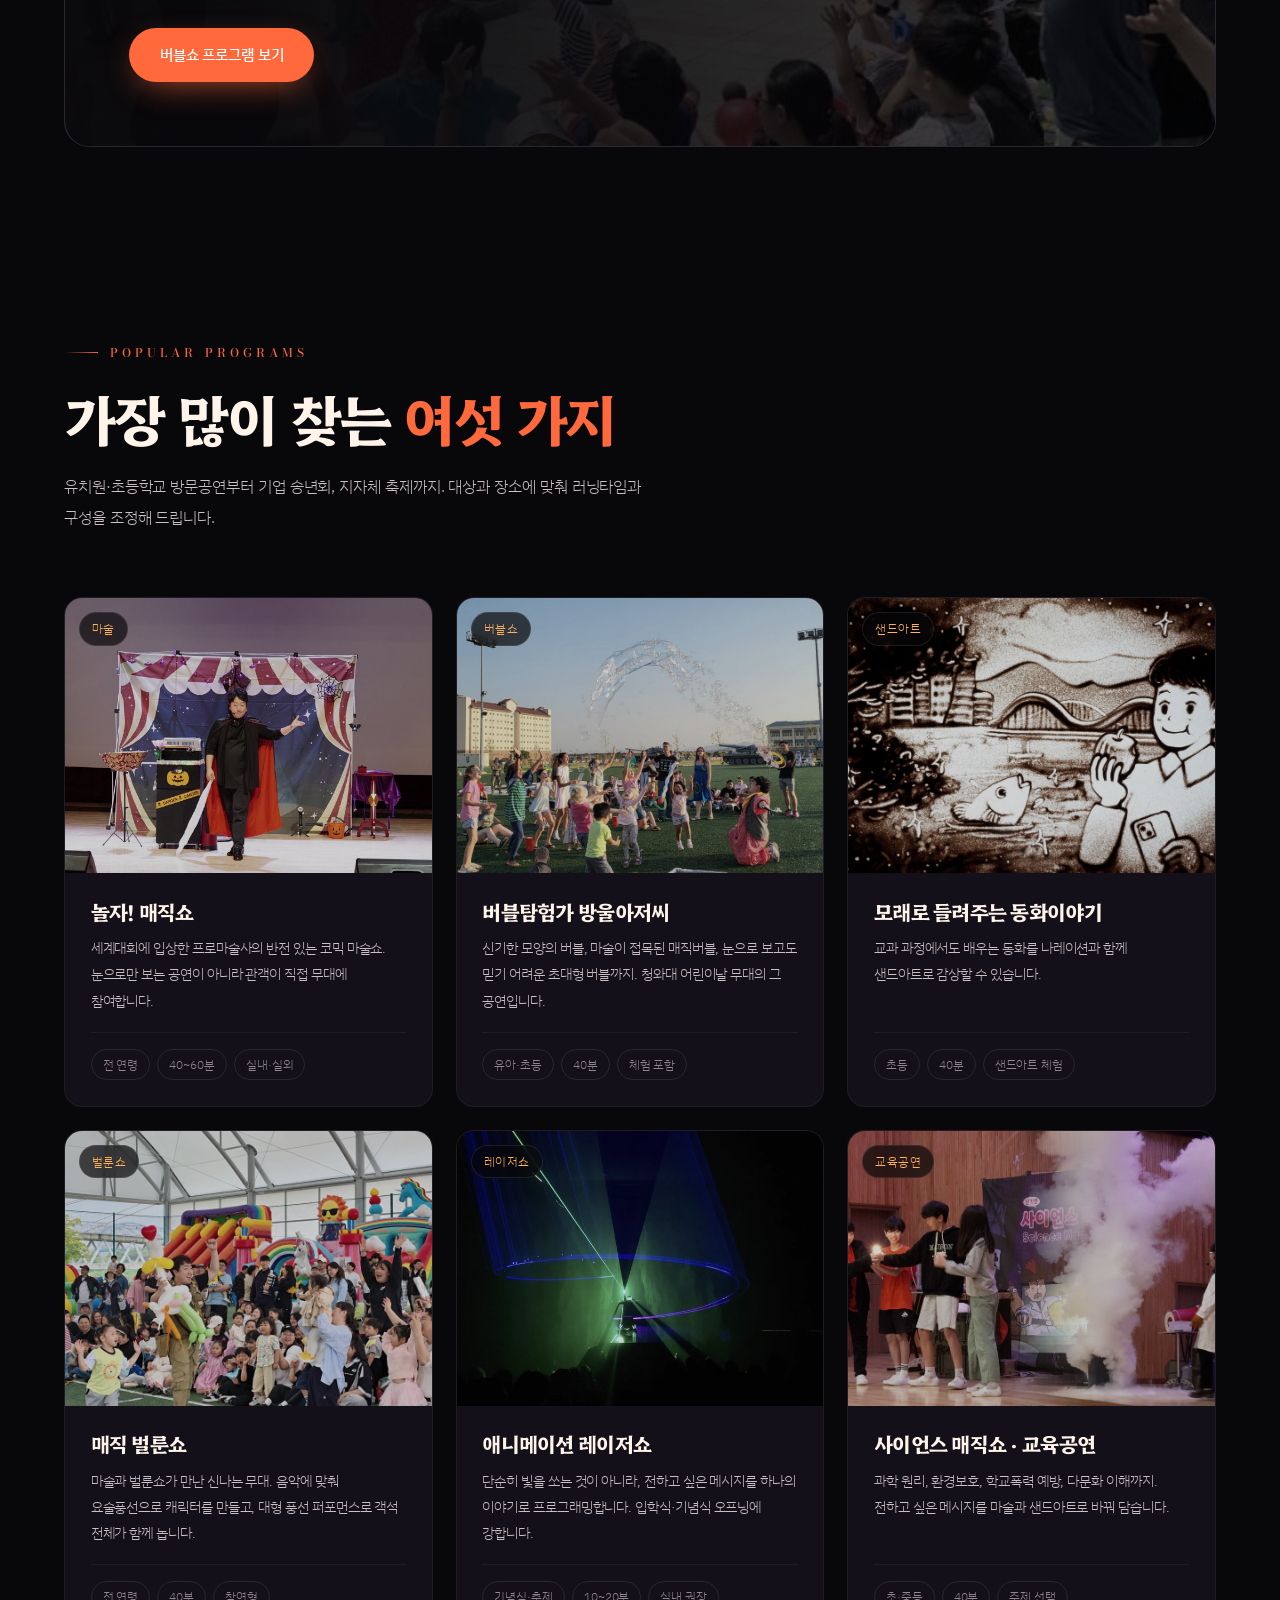
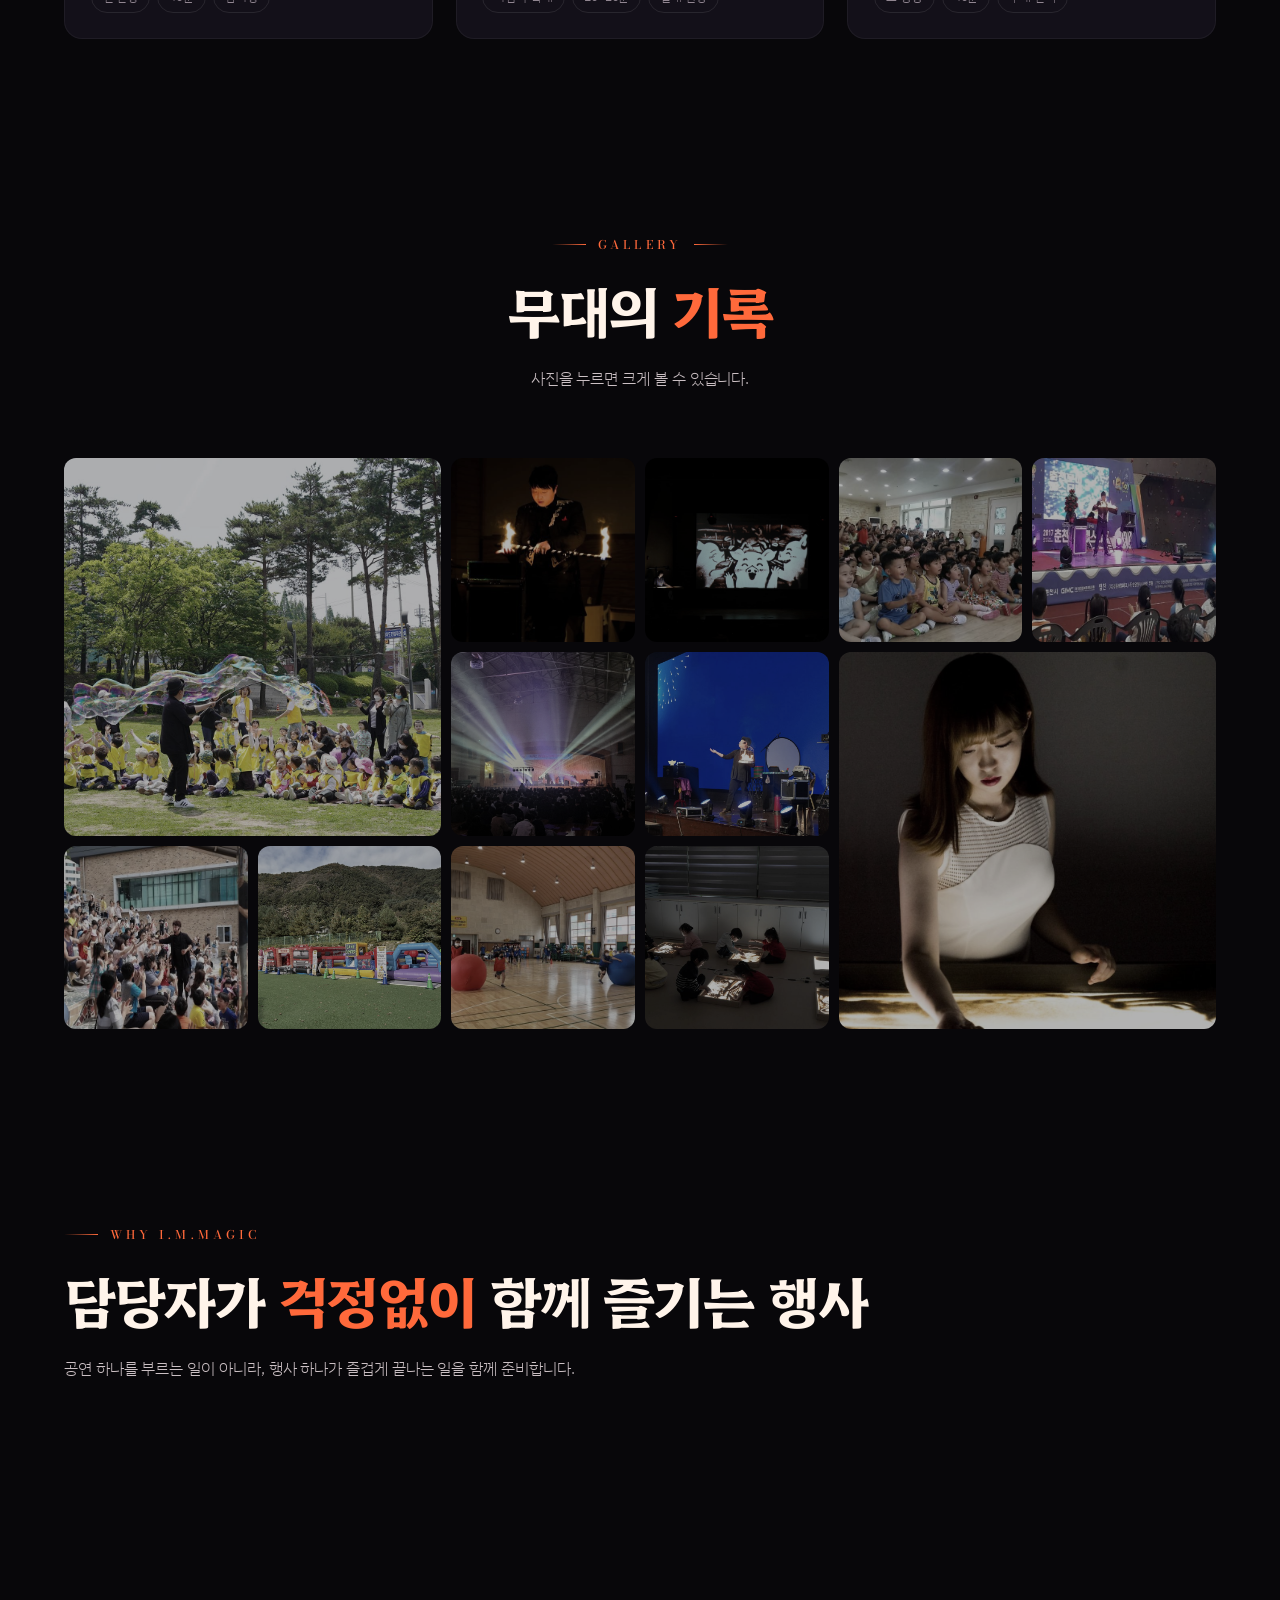
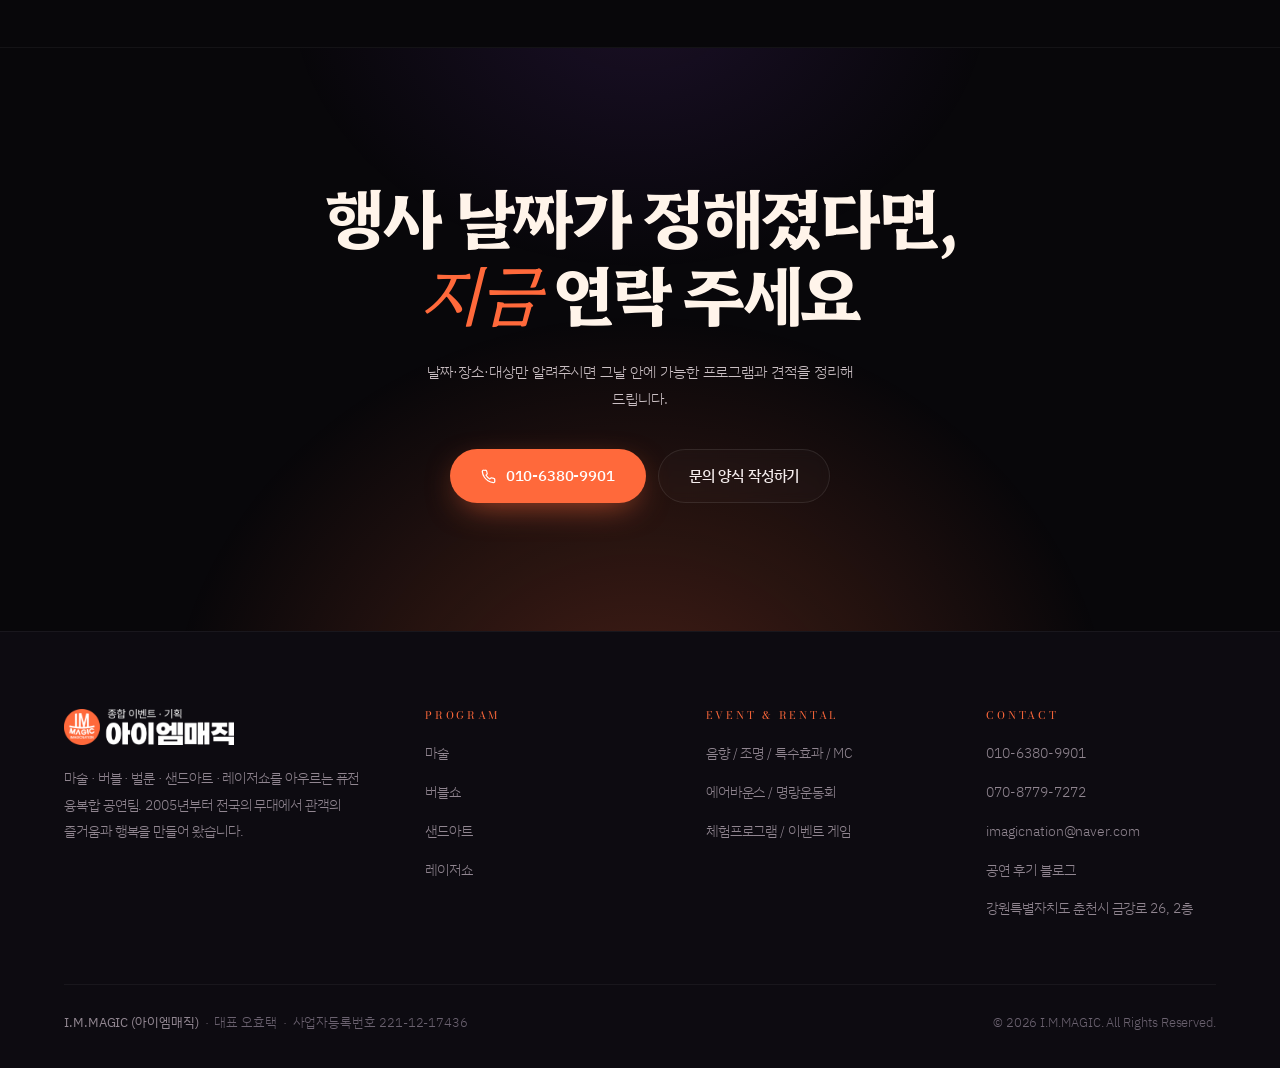
==== commit d54404a3: "고객 수정 요청 반영 — 사진 33장 교체와 글 7곳 수정 2026-10-08 아이엠매직에서 보내온 수정내용 PDF 3건(메인·공연·렌탈)을 그대로 반영. 사진 번호는 PDF 안 " ====
--- a/index.html
+++ b/index.html
@@ -167,7 +167,7 @@
 <!-- ══════════════════════════════════════════════════ HERO -->
 <section class="hero">
   <div class="hero__stage" aria-hidden="true">
-    <div class="hero__slide is-on" style="background-image:url(assets/img/hero-duo.jpg); --pos:center 24%"></div>
+    <div class="hero__slide is-on" style="background-image:url(assets/img/hero-bear.jpg); --pos:38% 50%; --bri:.72"></div>
     <div class="hero__slide" style="background-image:url(assets/img/hero-bubble.jpg); --pos:center 60%"></div>
     <div class="hero__slide" style="background-image:url(assets/img/hero-laser.jpg); --pos:center 40%"></div>
     <div class="hero__slide" style="background-image:url(assets/img/sand-artist.jpg); --pos:center 28%"></div>
@@ -250,7 +250,7 @@
 
   <div class="genres rise">
     <a class="genre" href="programs.html#magic">
-      <span class="genre__ph" style="background-image:url(assets/img/magic-stage.jpg)"></span>
+      <span class="genre__ph" style="background-image:url(assets/img/genre-magic.jpg)"></span>
       <span class="genre__no">01 / Magic</span>
       <h3><span class="lat">Comic &amp; Kids Magic</span>마술쇼</h3>
       <p>세계대회 입상 프로마술사의 반전 코믹 마술. 보기만 하는 공연이 아니라 관객이 무대에 함께 오릅니다.</p>
@@ -258,7 +258,7 @@
     </a>
 
     <a class="genre" href="programs.html#bubble">
-      <span class="genre__ph" style="background-image:url(assets/img/bubble-outdoor.jpg)"></span>
+      <span class="genre__ph" style="background-image:url(assets/img/genre-bubble.jpg)"></span>
       <span class="genre__no">02 / Bubble</span>
       <h3><span class="lat">Bubble &amp; Balloon</span>버블 · 벌룬쇼</h3>
       <p>버블탐험가 ‘방울아저씨’의 초대형 버블과 요술풍선 퍼포먼스. 2024년 청와대 어린이날 무대에 오른 프로그램입니다.</p>
@@ -266,7 +266,7 @@
     </a>
 
     <a class="genre" href="programs.html#sand">
-      <span class="genre__ph" style="background-image:url(assets/img/sand-live.jpg)"></span>
+      <span class="genre__ph" style="background-image:url(assets/img/genre-sand.jpg)"></span>
       <span class="genre__no">03 / Sand Art</span>
       <h3><span class="lat">Sand Art Storytelling</span>샌드아트</h3>
       <p>빛과 모래로 그리는 이야기. 전국 1,000개 이상 초등학교를 찾아간 ‘모래로 들려주는 동화이야기’의 원작 팀입니다.</p>
@@ -274,7 +274,7 @@
     </a>
 
     <a class="genre" href="programs.html#laser">
-      <span class="genre__ph" style="background-image:url(assets/img/laser-hall.jpg)"></span>
+      <span class="genre__ph" style="background-image:url(assets/img/genre-laser.jpg)"></span>
       <span class="genre__no">04 / Laser</span>
       <h3><span class="lat">Animation Laser Show</span>레이저쇼</h3>
       <p>메시지를 빛으로 프로그래밍합니다. 입학식·기념식·축제 오프닝에서 가장 강한 첫 장면을 만들어 드립니다.</p>
@@ -295,7 +295,7 @@
         <p class="slead" style="margin-top:24px">
           아이엠매직은 2005년 마술공연팀으로 시작해 2025년 현재까지 4,000회 이상의 공연과
           콘서트를 진행했습니다. 지금은 마술쇼·연극·버블쇼·샌드아트·레이저쇼를 아우르는
-          퓨전 융복합 공연팀으로, 강원도 춘천을 거점으로 전국을 찾아갑니다.
+          퓨전 융복합 공연팀으로, 전국을 찾아갑니다.
         </p>
         <p class="slead" style="margin-top:18px">
           공연은 지루할 틈이 없습니다. 웃고 즐기다 보면 어느새 끝나는 무대로,
@@ -311,8 +311,8 @@
       </div>
 
       <div class="prog__media prog__media--stack rise" data-d="2" style="position:relative">
-        <div class="a unveil"><img src="assets/img/stage-festival.jpg" alt="야외 축제 무대에서 진행된 아이엠매직 공연" loading="lazy"></div>
-        <div class="b unveil"><img src="assets/img/profile-oh.jpg" alt="아이엠매직 대표 마술사 오효택" loading="lazy"></div>
+        <div class="a unveil"><img src="assets/img/about-stage.jpg" alt="극장에서 진행된 코믹 마술쇼" loading="lazy"></div>
+        <div class="b unveil"><img src="assets/img/about-ceo.jpg" alt="아이엠매직 대표 마술사 오효택" loading="lazy"></div>
       </div>
     </div>
   </div>
@@ -371,7 +371,7 @@
 
       <a class="card rise" data-d="1" href="programs.html#bubble">
         <div class="card__ph unveil">
-          <img src="assets/img/bubble-outdoor.jpg" alt="버블탐험가 방울아저씨의 버블쇼" loading="lazy">
+          <img src="assets/img/card-bubble.jpg" alt="운동장에서 진행된 초대형 버블쇼" loading="lazy">
           <span class="card__tag">버블쇼</span>
         </div>
         <div class="card__body">
@@ -383,19 +383,19 @@
 
       <a class="card rise" data-d="2" href="programs.html#fairy">
         <div class="card__ph unveil">
-          <img src="assets/img/sand-art3.jpg" alt="모래로 들려주는 동화이야기 샌드아트 장면" loading="lazy">
+          <img src="assets/img/card-fairy.jpg" alt="모래로 들려주는 동화이야기 샌드아트 장면" loading="lazy">
           <span class="card__tag">샌드아트</span>
         </div>
         <div class="card__body">
           <h3>모래로 들려주는 동화이야기</h3>
-          <p>전국 1,000개 이상 초등학교를 찾아간 대표작. 별주부전, 팥죽 할멈과 호랑이, 소가 된 게으름뱅이 중 한 편을 선택합니다.</p>
+          <p>교과 과정에서도 배우는 동화를 나레이션과 함께 샌드아트로 감상할 수 있습니다.</p>
           <div class="card__meta"><span class="chip">초등</span><span class="chip">40분</span><span class="chip">샌드아트 체험</span></div>
         </div>
       </a>
 
       <a class="card rise" href="programs.html#balloon">
         <div class="card__ph unveil">
-          <img src="assets/img/balloon-gym.jpg" alt="대형 풍선을 활용한 매직 벌룬쇼" loading="lazy">
+          <img src="assets/img/card-balloon.jpg" alt="요술풍선과 함께한 매직 벌룬쇼" loading="lazy">
           <span class="card__tag">벌룬쇼</span>
         </div>
         <div class="card__body">
@@ -407,7 +407,7 @@
 
       <a class="card rise" data-d="1" href="programs.html#laser">
         <div class="card__ph unveil">
-          <img src="assets/img/laser-hall.jpg" alt="공연장에서 진행된 레이저쇼" loading="lazy">
+          <img src="assets/img/card-laser.jpg" alt="공연장에서 진행된 애니메이션 레이저쇼" loading="lazy">
           <span class="card__tag">레이저쇼</span>
         </div>
         <div class="card__body">
@@ -419,7 +419,7 @@
 
       <a class="card rise" data-d="2" href="programs.html#science">
         <div class="card__ph unveil">
-          <img src="assets/img/magic-science.jpg" alt="사이언스 매직쇼 무대" loading="lazy">
+          <img src="assets/img/card-science.jpg" alt="사이언스 매직쇼 무대" loading="lazy">
           <span class="card__tag">교육공연</span>
         </div>
         <div class="card__body">
@@ -448,8 +448,8 @@
       <figure class="gal__it unveil" data-lb="assets/img/magic-fire.jpg" data-cap="무대 위 파이어 매니퓰레이션">
         <img src="assets/img/magic-fire.jpg" alt="무대 파이어 퍼포먼스" loading="lazy"><figcaption>파이어 퍼포먼스</figcaption>
       </figure>
-      <figure class="gal__it unveil" data-lb="assets/img/sand-art4.jpg" data-cap="샌드아트 ‘팥죽 할멈과 호랑이’ 한 장면">
-        <img src="assets/img/sand-art4.jpg" alt="샌드아트 작품" loading="lazy"><figcaption>샌드아트</figcaption>
+      <figure class="gal__it unveil" data-lb="assets/img/gal-sandshow.jpg" data-cap="공연장에서 진행된 샌드아트">
+        <img src="assets/img/gal-sandshow.jpg" alt="샌드아트 공연" loading="lazy"><figcaption>샌드아트</figcaption>
       </figure>
       <figure class="gal__it unveil" data-lb="assets/img/magic-kids.jpg" data-cap="유치원 방문공연, 객석을 가득 채운 아이들">
         <img src="assets/img/magic-kids.jpg" alt="어린이 관객" loading="lazy"><figcaption>방문공연</figcaption>
@@ -460,8 +460,8 @@
       <figure class="gal__it unveil" data-lb="assets/img/laser-hall.jpg" data-cap="공연장 전체를 채운 레이저쇼">
         <img src="assets/img/laser-hall.jpg" alt="레이저쇼" loading="lazy"><figcaption>레이저쇼</figcaption>
       </figure>
-      <figure class="gal__it unveil" data-lb="assets/img/magic-stage.jpg" data-cap="극장 무대 일루전 마술">
-        <img src="assets/img/magic-stage.jpg" alt="일루전 마술" loading="lazy"><figcaption>일루전</figcaption>
+      <figure class="gal__it unveil" data-lb="assets/img/gal-illusion.jpg" data-cap="극장 무대 일루전 마술">
+        <img src="assets/img/gal-illusion.jpg" alt="일루전 마술" loading="lazy"><figcaption>일루전</figcaption>
       </figure>
       <figure class="gal__it unveil" data-lb="assets/img/sand-artist.jpg" data-cap="라이브 샌드아트 드로잉">
         <img src="assets/img/sand-artist.jpg" alt="샌드아티스트" loading="lazy"><figcaption>라이브 드로잉</figcaption>
@@ -535,7 +535,7 @@
       <div class="step">
         <b>01</b>
         <h4>문의</h4>
-        <p>전화·문자·카카오톡·메일 어느 쪽이든 좋습니다. 행사일·장소·대상·인원만 알려주세요.</p>
+        <p>전화·문자·카카오톡·메일 모두 가능하지만, 가장 빠른 상담은 전화 문의입니다. 행사일·장소·대상·인원만 알려주세요.</p>
       </div>
       <div class="step">
         <b>02</b>
--- a/assets/css/style.css
+++ b/assets/css/style.css
@@ -577,7 +577,8 @@
   background-position: var(--pos, center);
   opacity: 0;
   transform: scale(1.14);
-  filter: saturate(.58) contrast(1.14) brightness(.48);
+  /* 사진마다 밝기가 달라 슬라이드별로 --bri 로 조절한다 */
+  filter: saturate(.58) contrast(1.14) brightness(var(--bri, .48));
   transition: opacity 2.4s var(--ease-io);
   will-change: opacity, transform;
 }
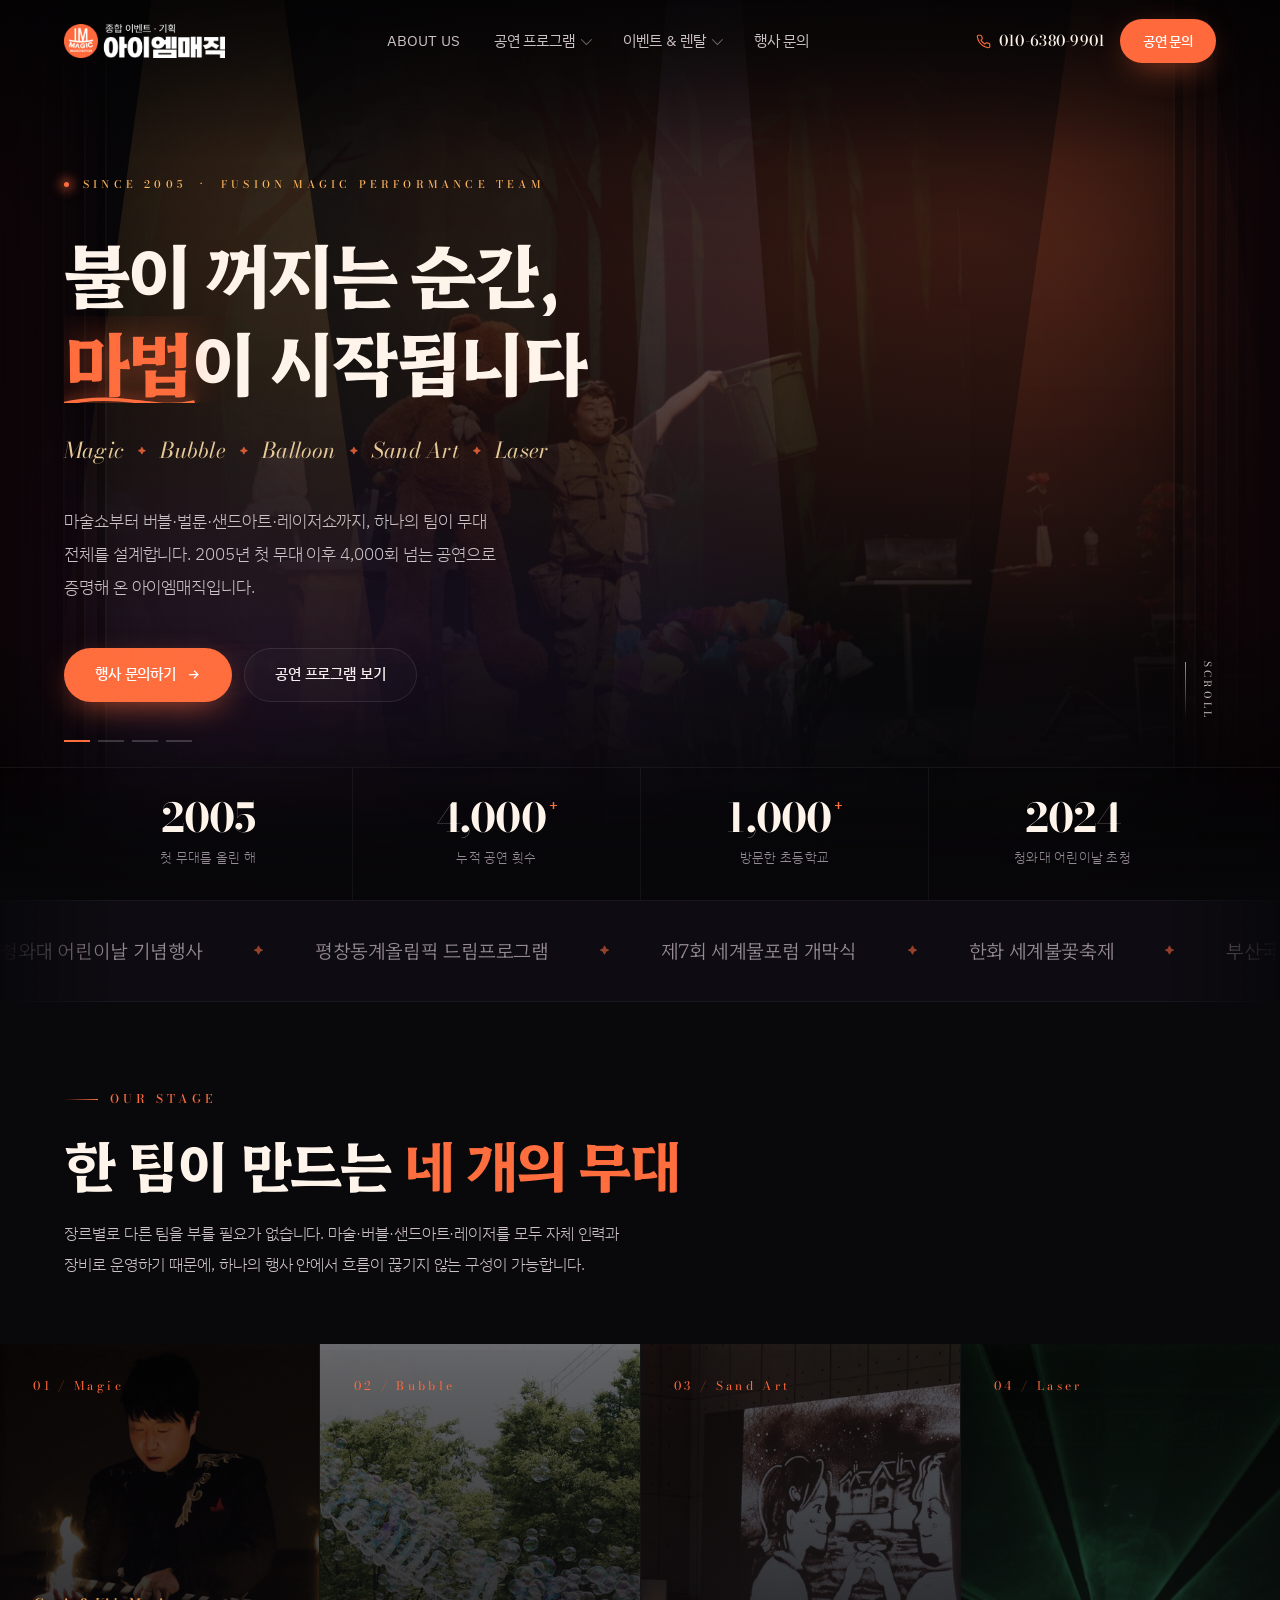
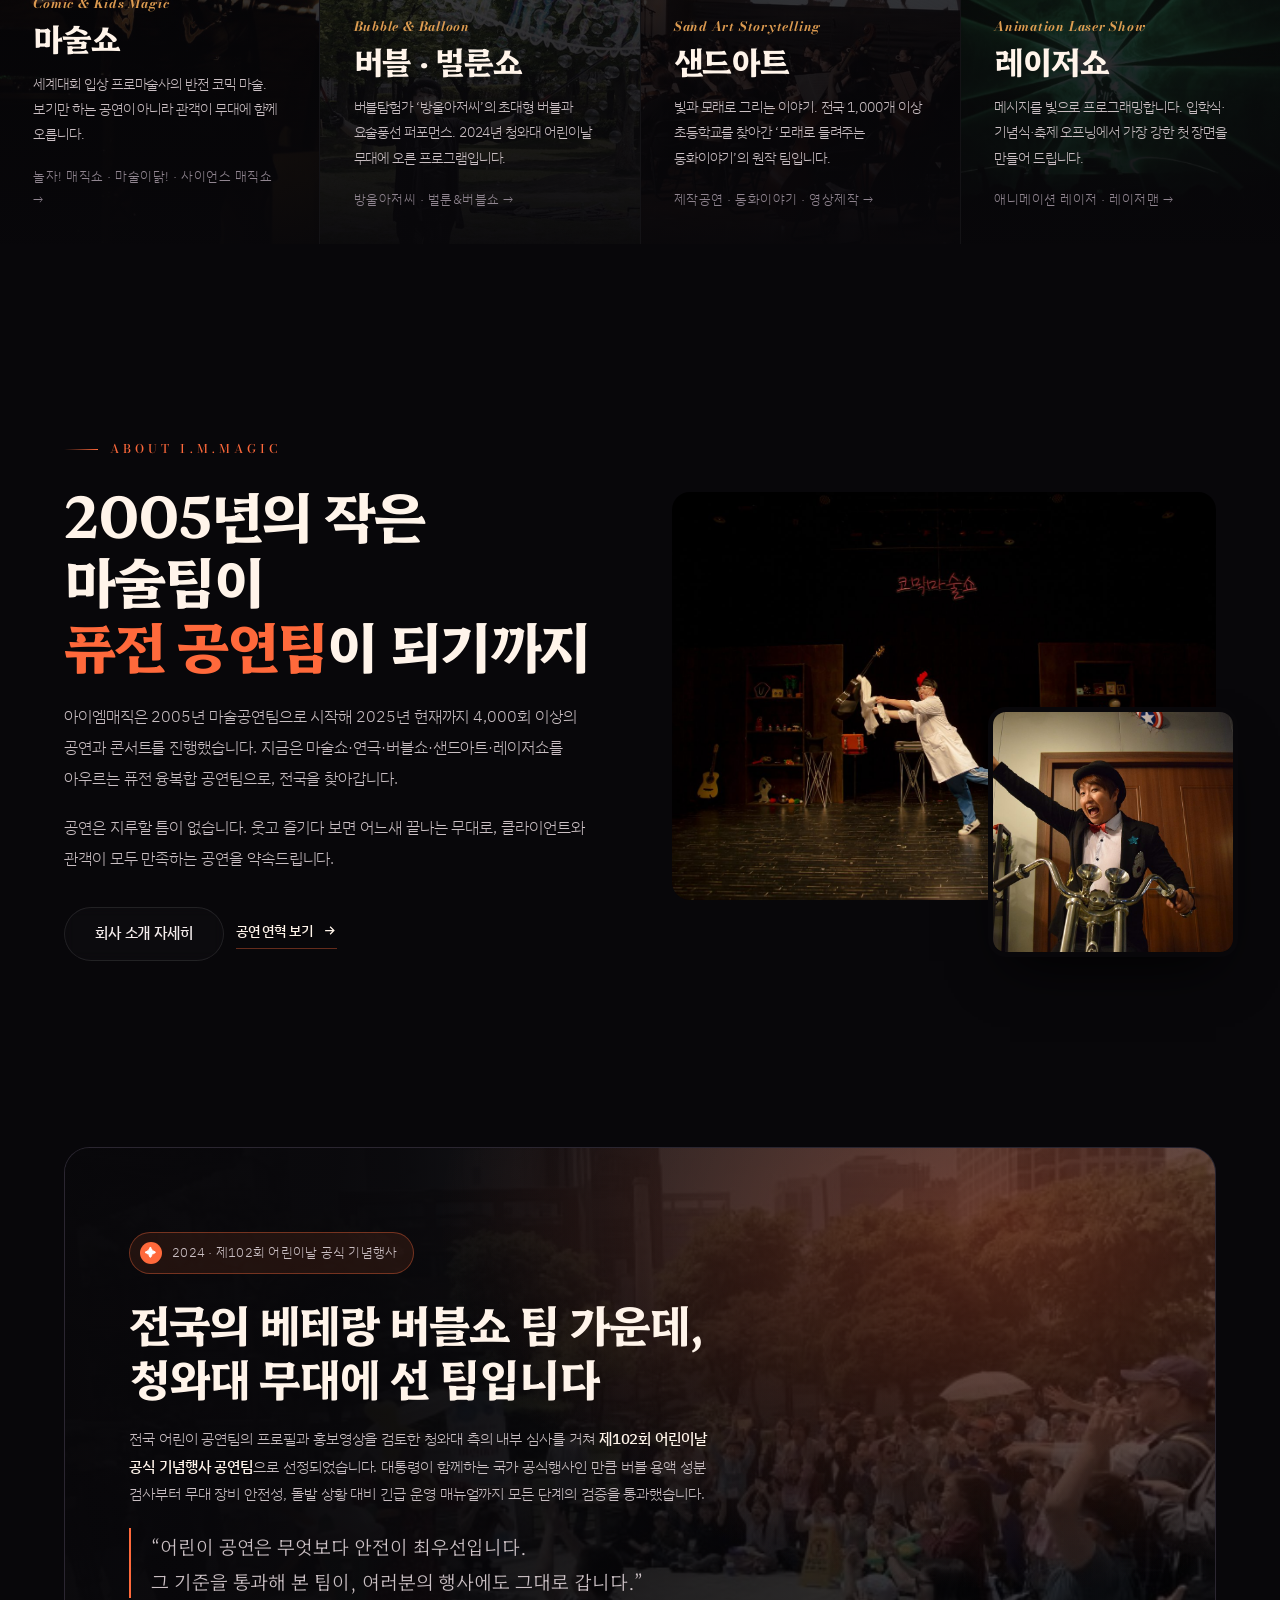
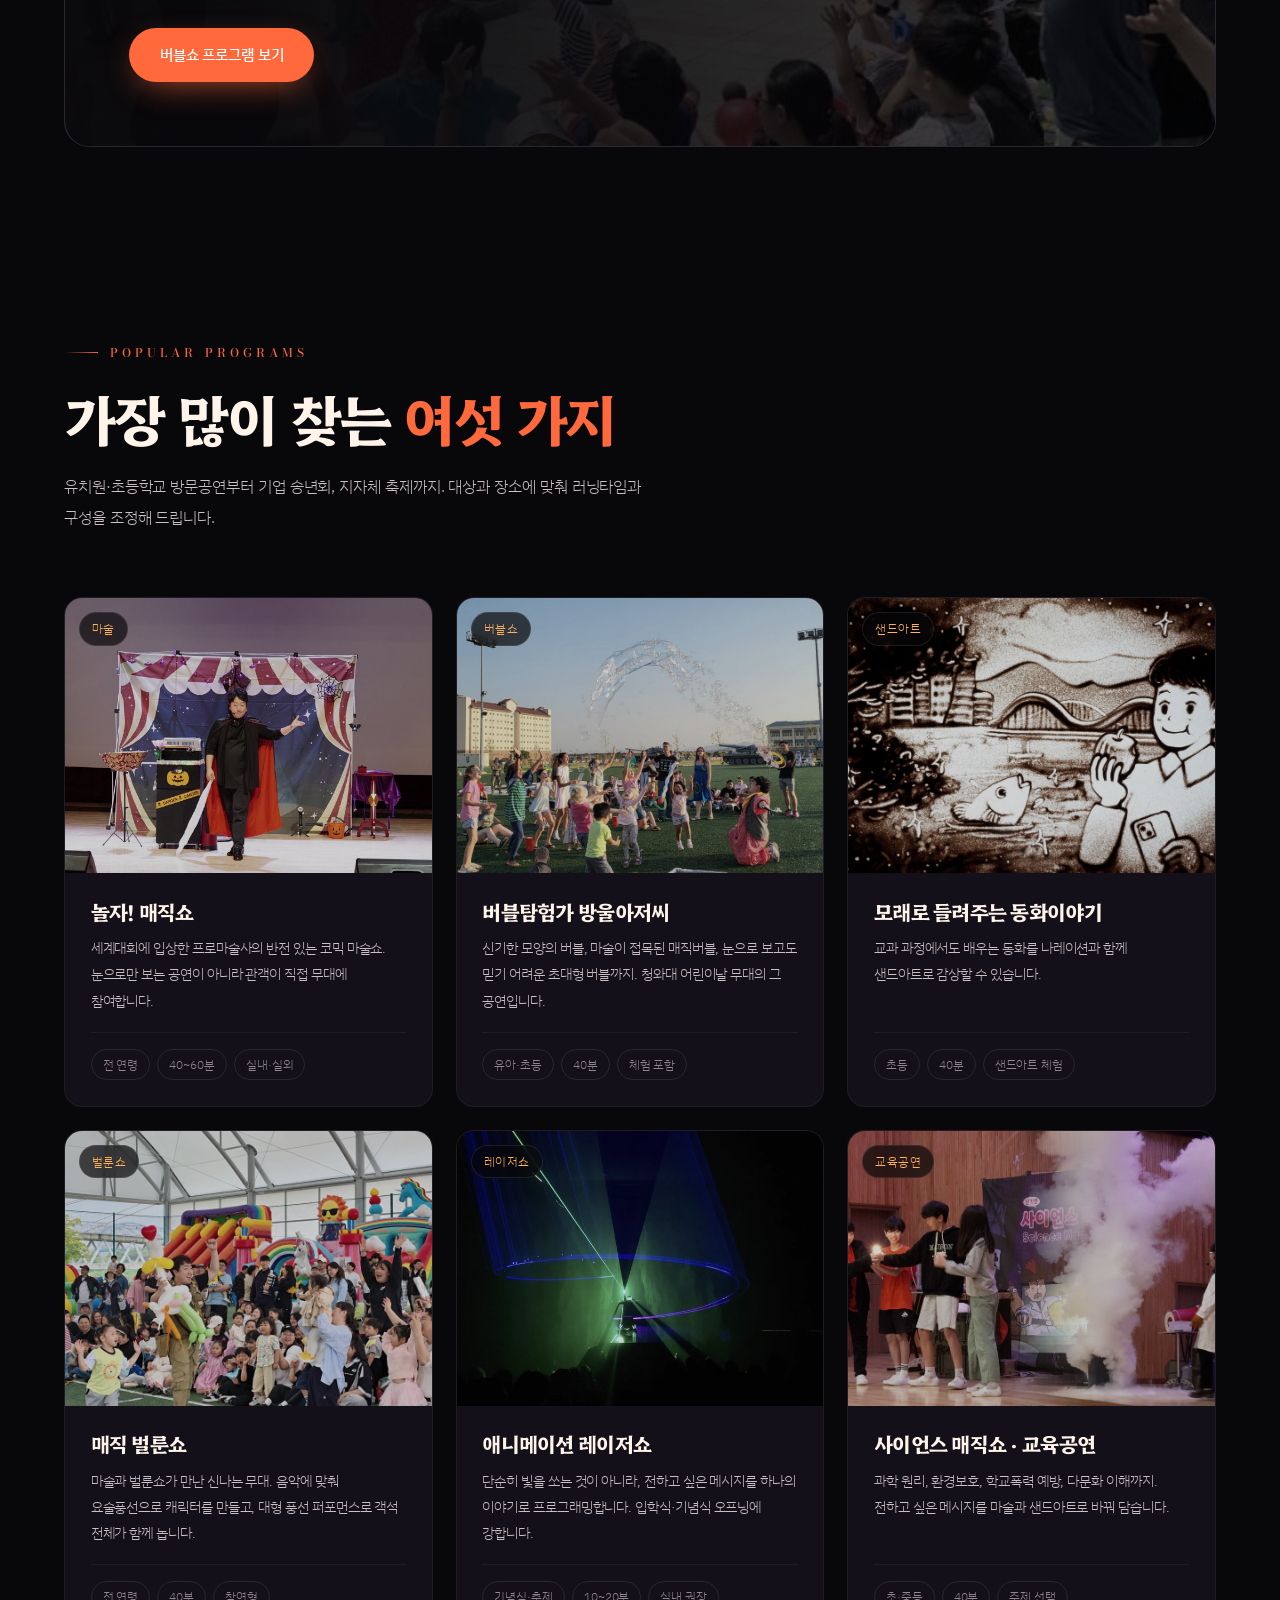
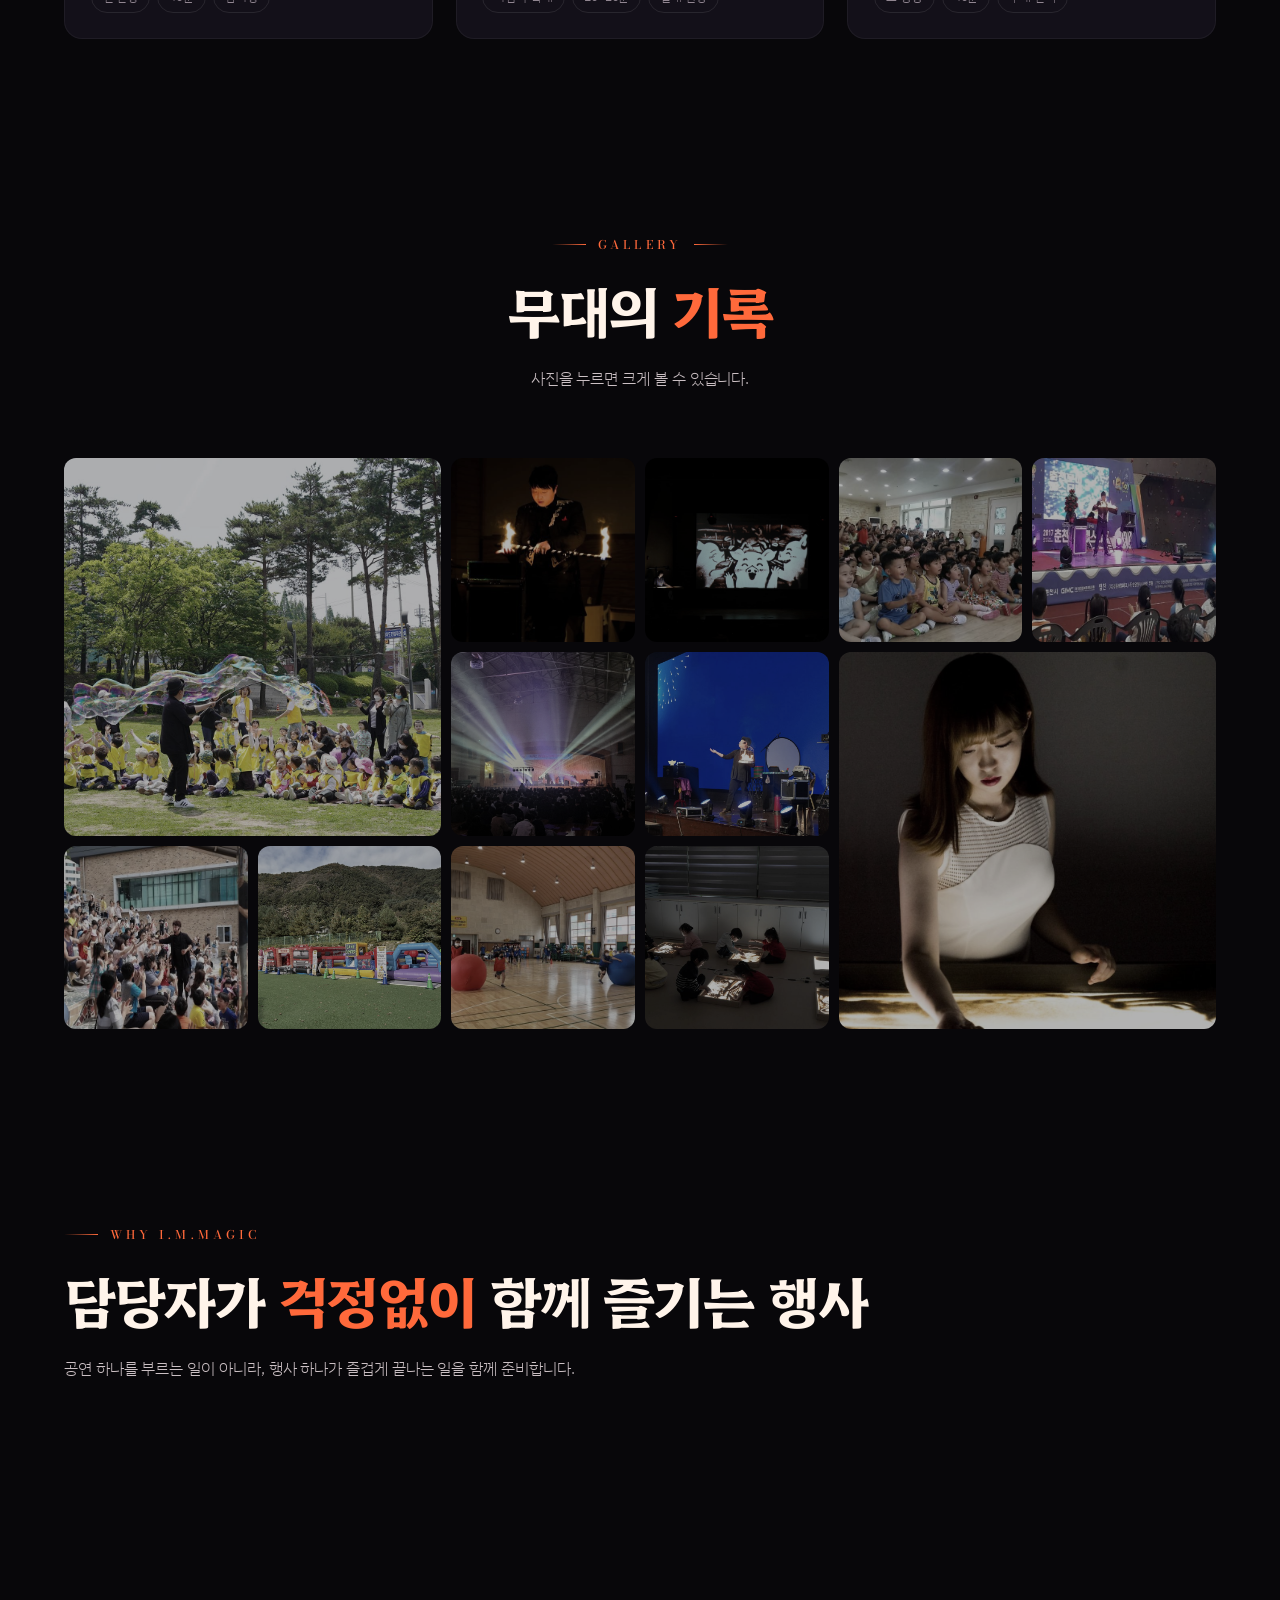
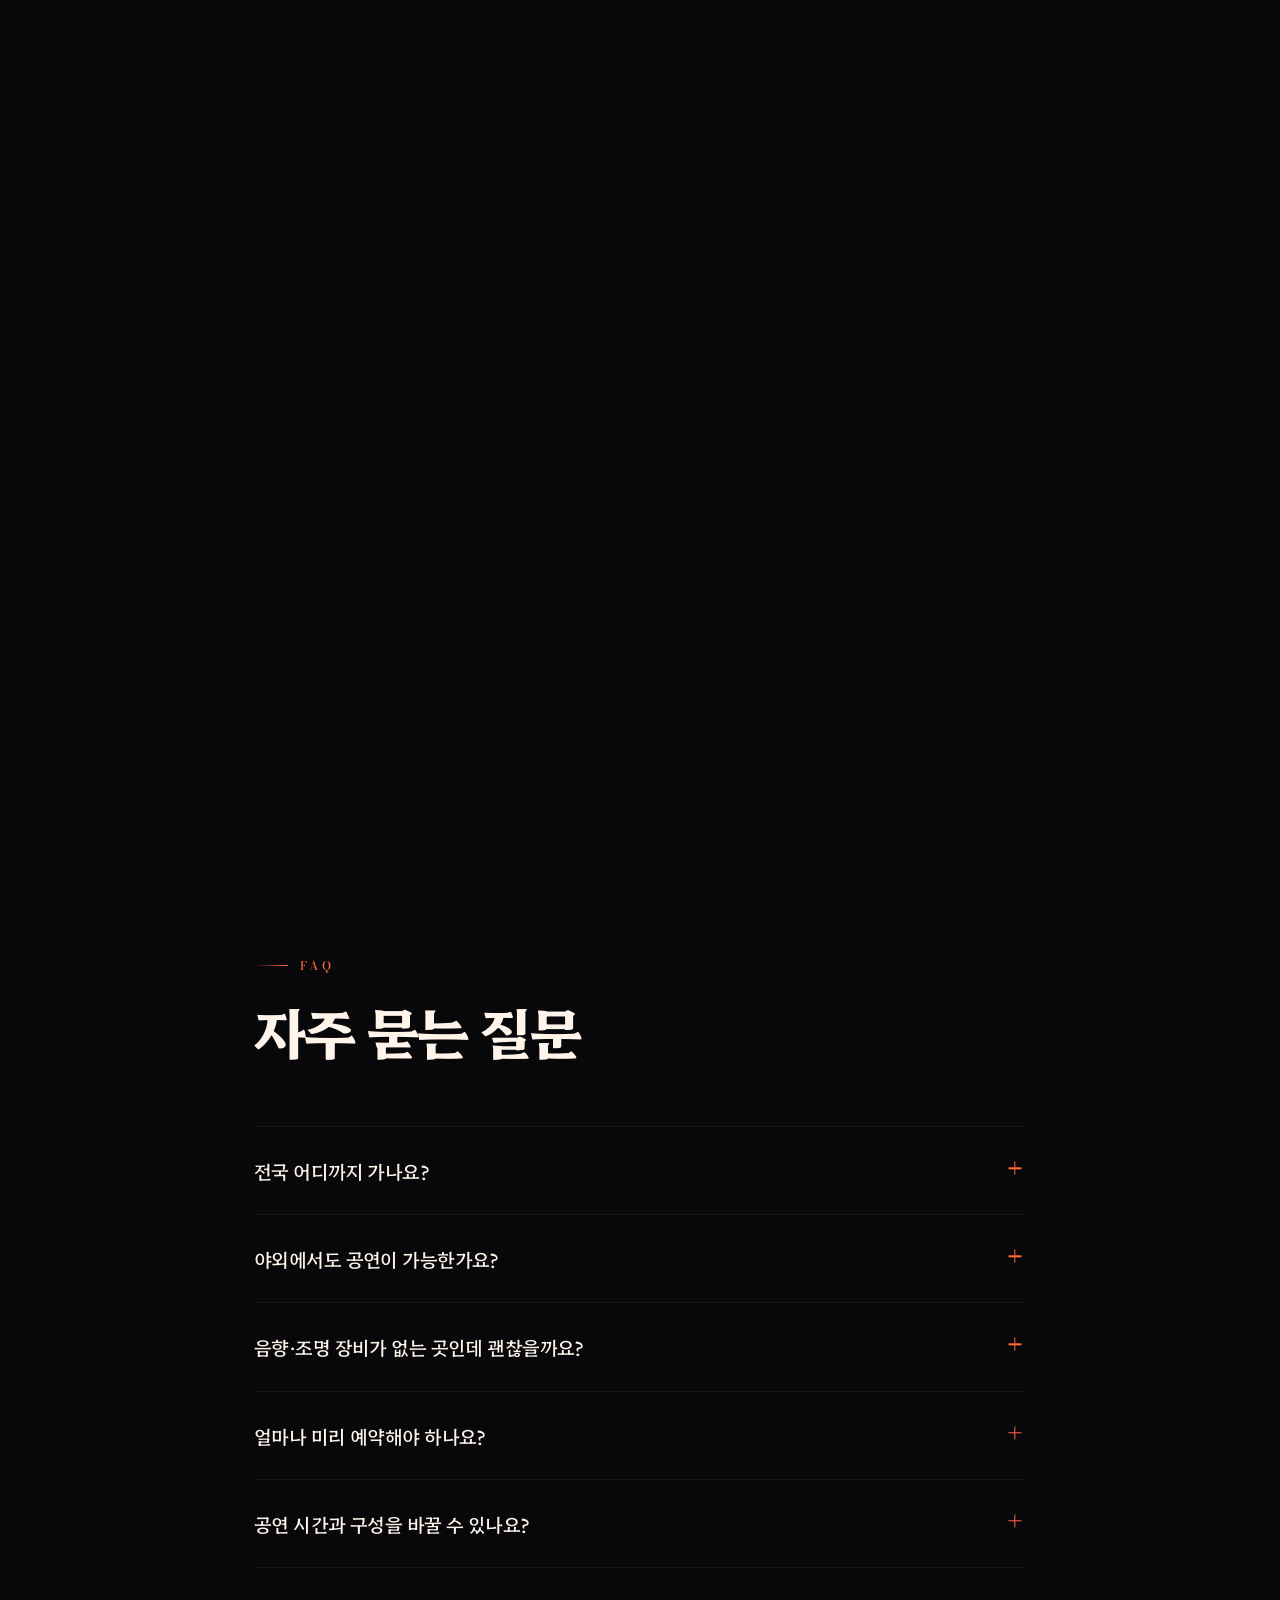
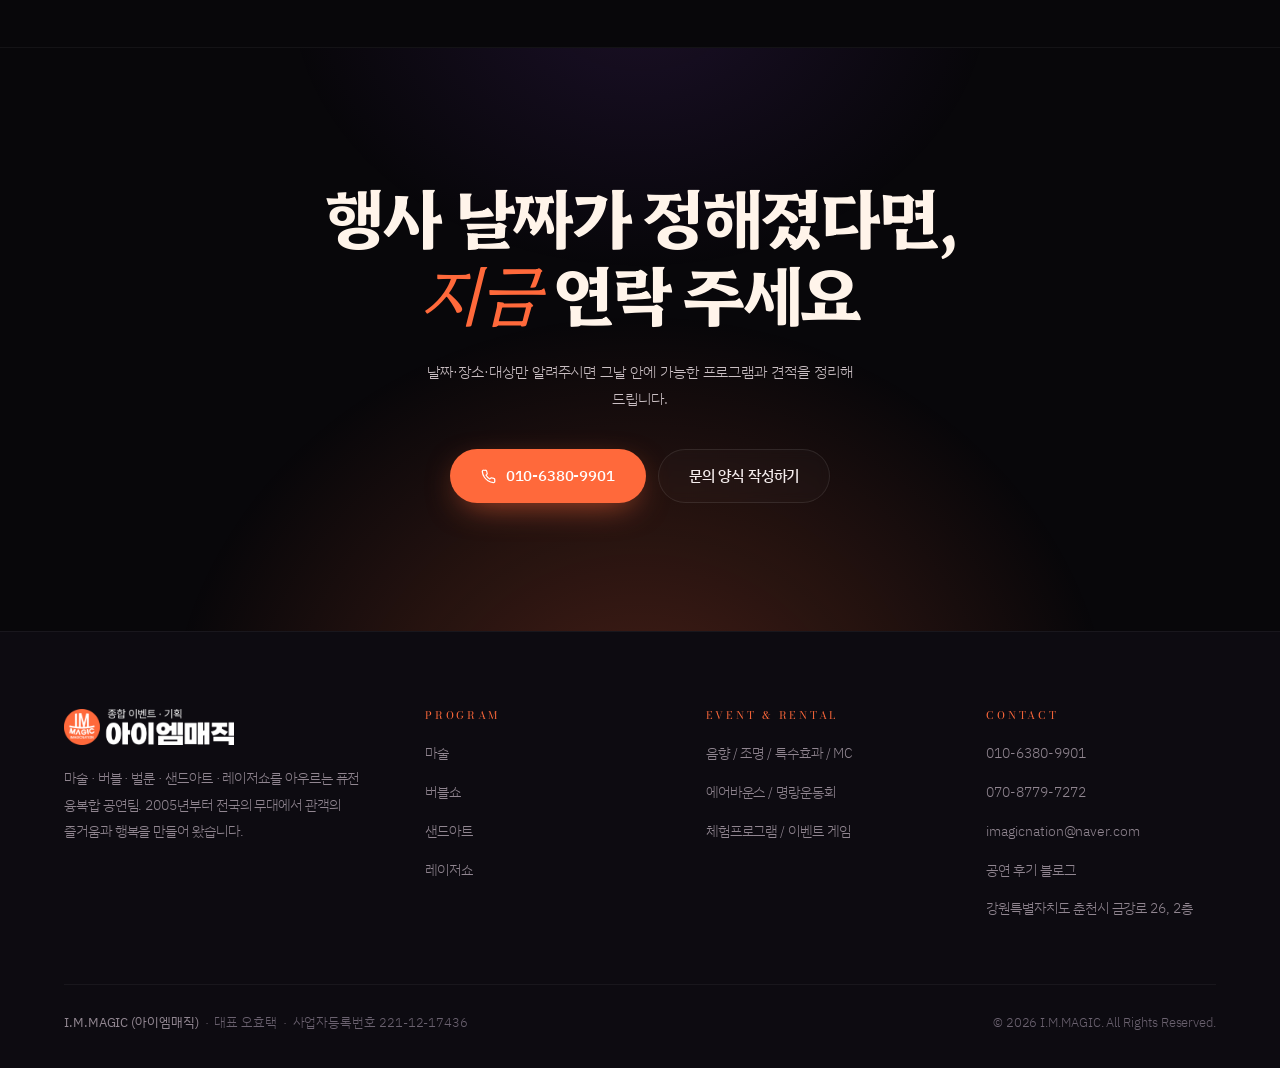
==== commit 2abc447a: "대표 주소를 www.immagic.kr 로 맞춘다 고객 도메인이 연결돼 brizymedia.github.io/immagic 대신 www.immagic.kr 이 대표 주소가 됐다. " ====
--- a/index.html
+++ b/index.html
@@ -7,7 +7,7 @@
 <meta name="description" content="2005년부터 4,000회 이상의 무대. 마술쇼·버블쇼·벌룬쇼·샌드아트·레이저쇼와 행사 기획·렌탈까지, 춘천에서 전국으로 찾아가는 퓨전 공연팀 아이엠매직입니다.">
 <meta name="keywords" content="아이엠매직, 마술공연, 버블쇼, 샌드아트, 레이저쇼, 벌룬쇼, 학교공연, 어린이공연, 행사기획, 춘천 마술">
 <meta name="theme-color" content="#08070a">
-<link rel="canonical" href="https://immagic.kr/">
+<link rel="canonical" href="https://www.immagic.kr/">
 
 <meta property="og:type" content="website">
 <meta property="og:site_name" content="아이엠매직 I.M.MAGIC">
@@ -31,7 +31,7 @@
   "name": "아이엠매직 (I.M.MAGIC)",
   "alternateName": "IMAGICNATION",
   "description": "마술·버블쇼·벌룬쇼·샌드아트·레이저쇼 전문 퓨전 공연팀 및 종합 이벤트 기획사",
-  "url": "https://immagic.kr/",
+  "url": "https://www.immagic.kr/",
   "telephone": "+82-10-6380-9901",
   "email": "imagicnation@naver.com",
   "foundingDate": "2005",
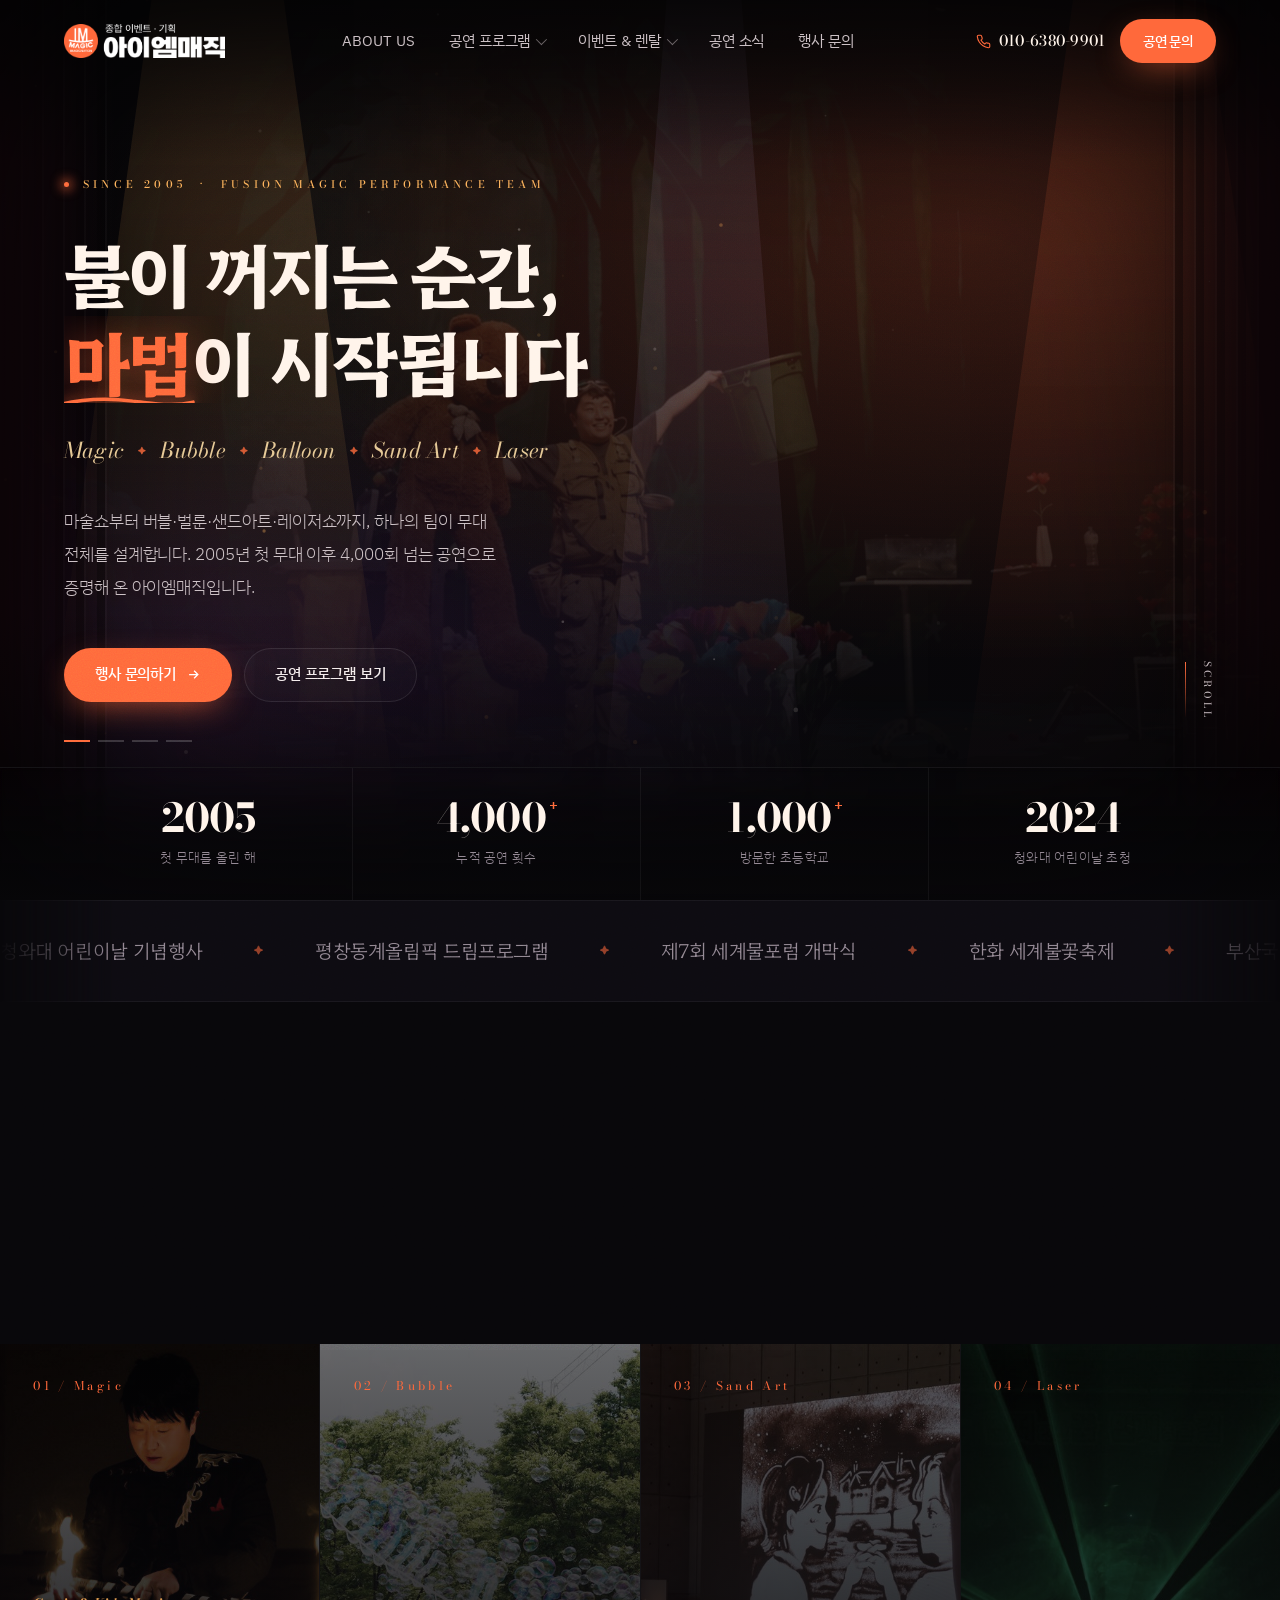
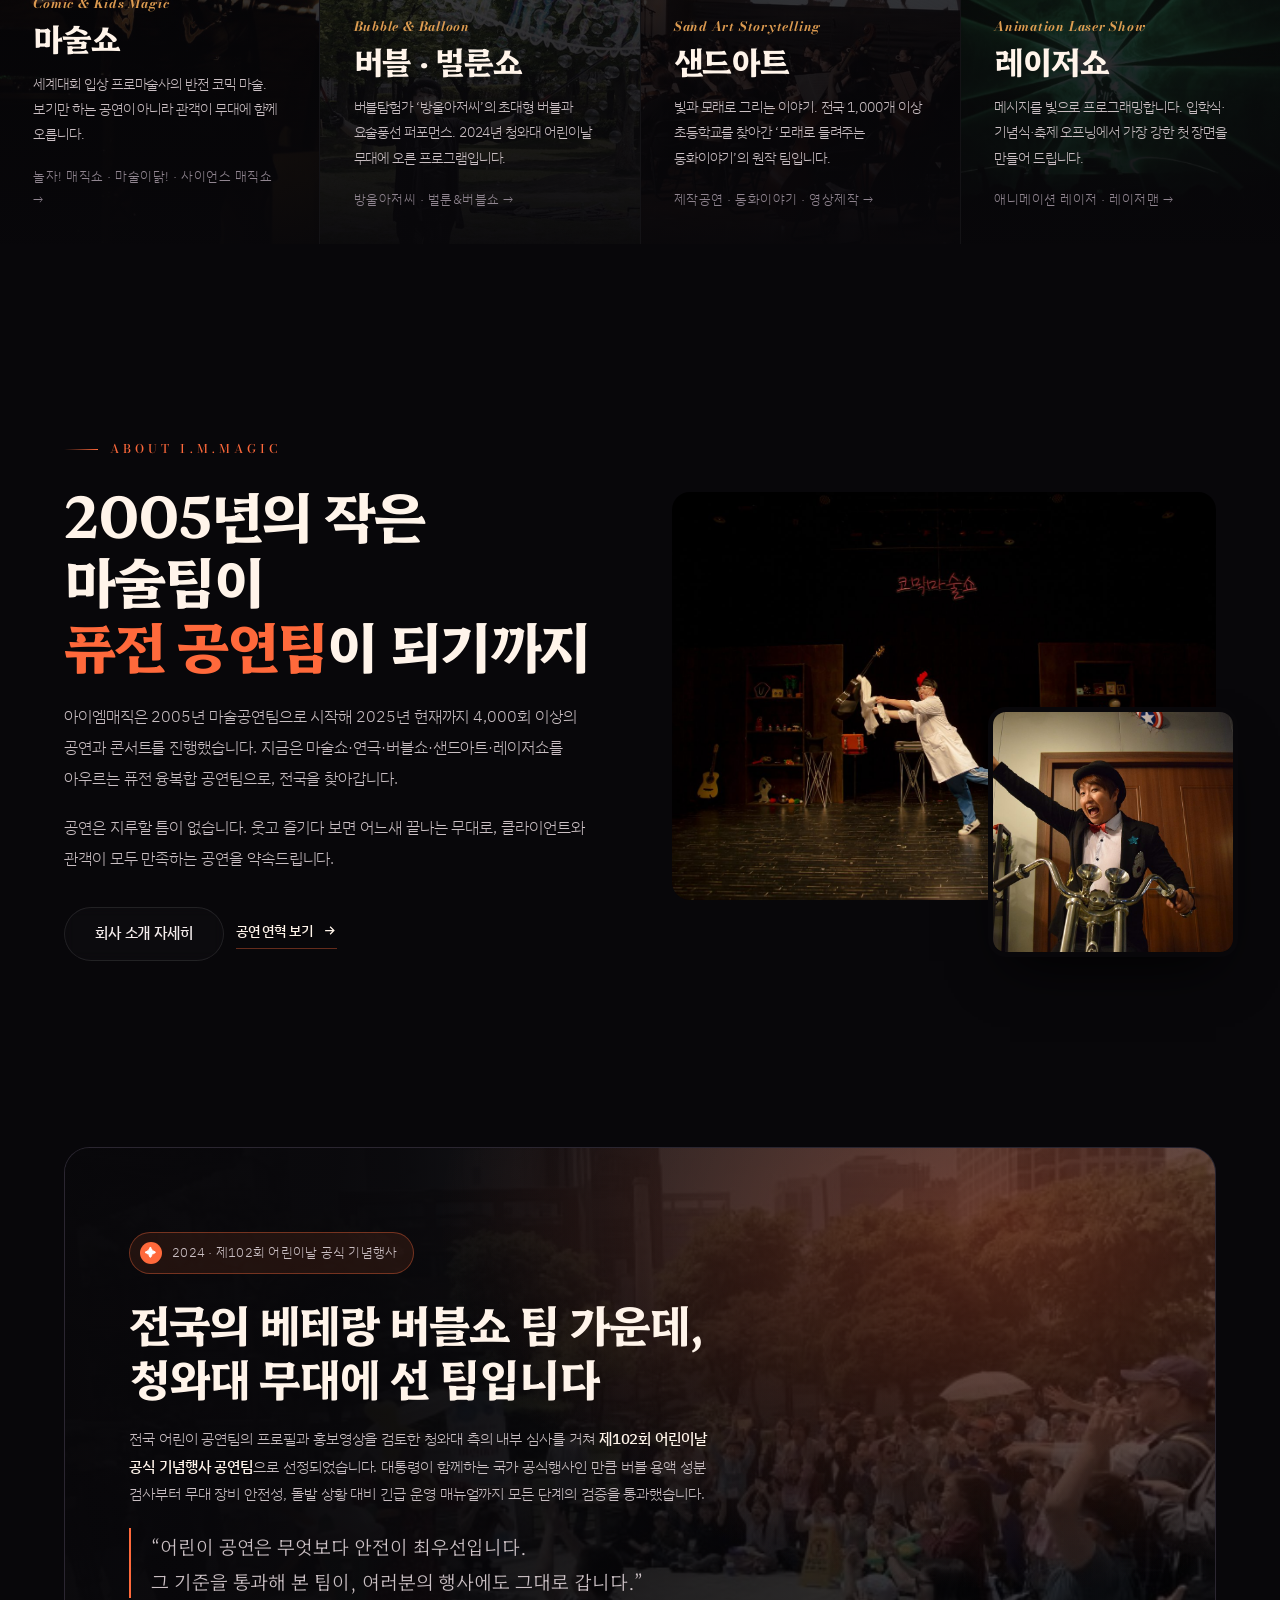
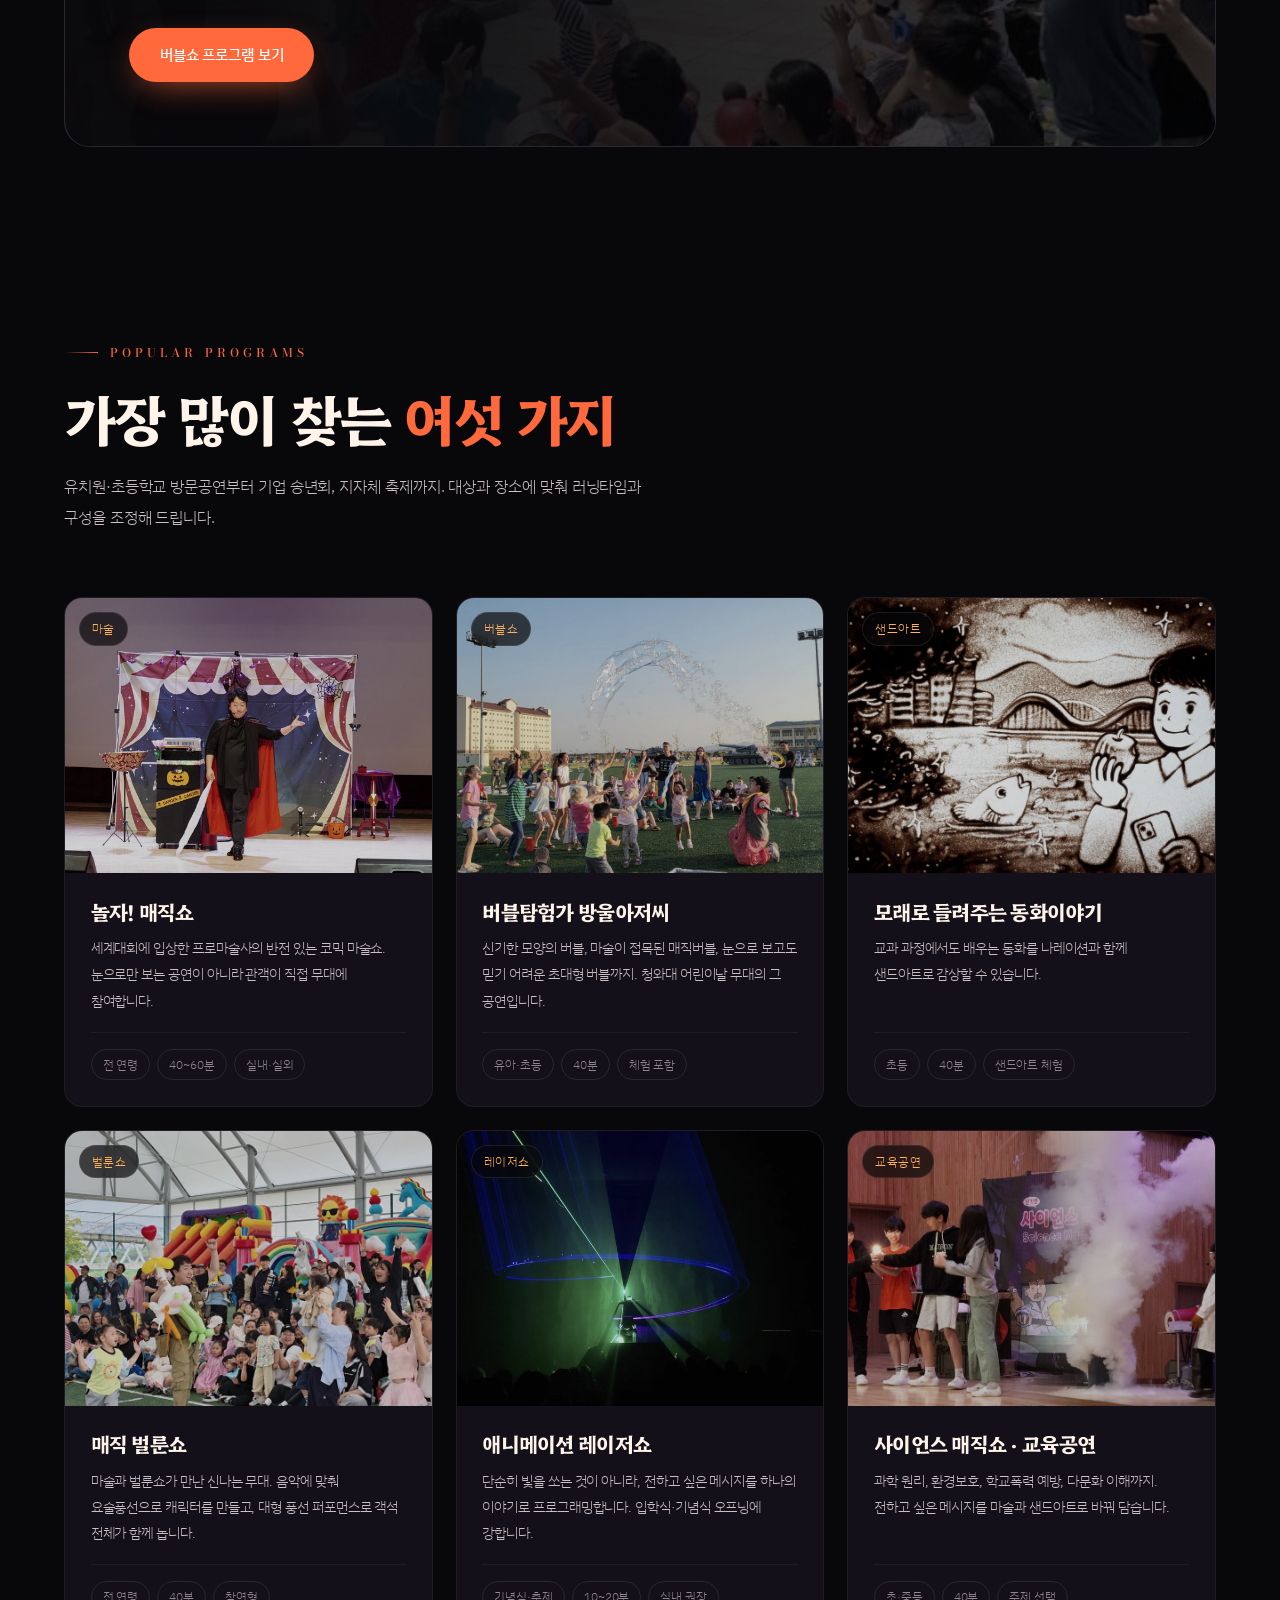
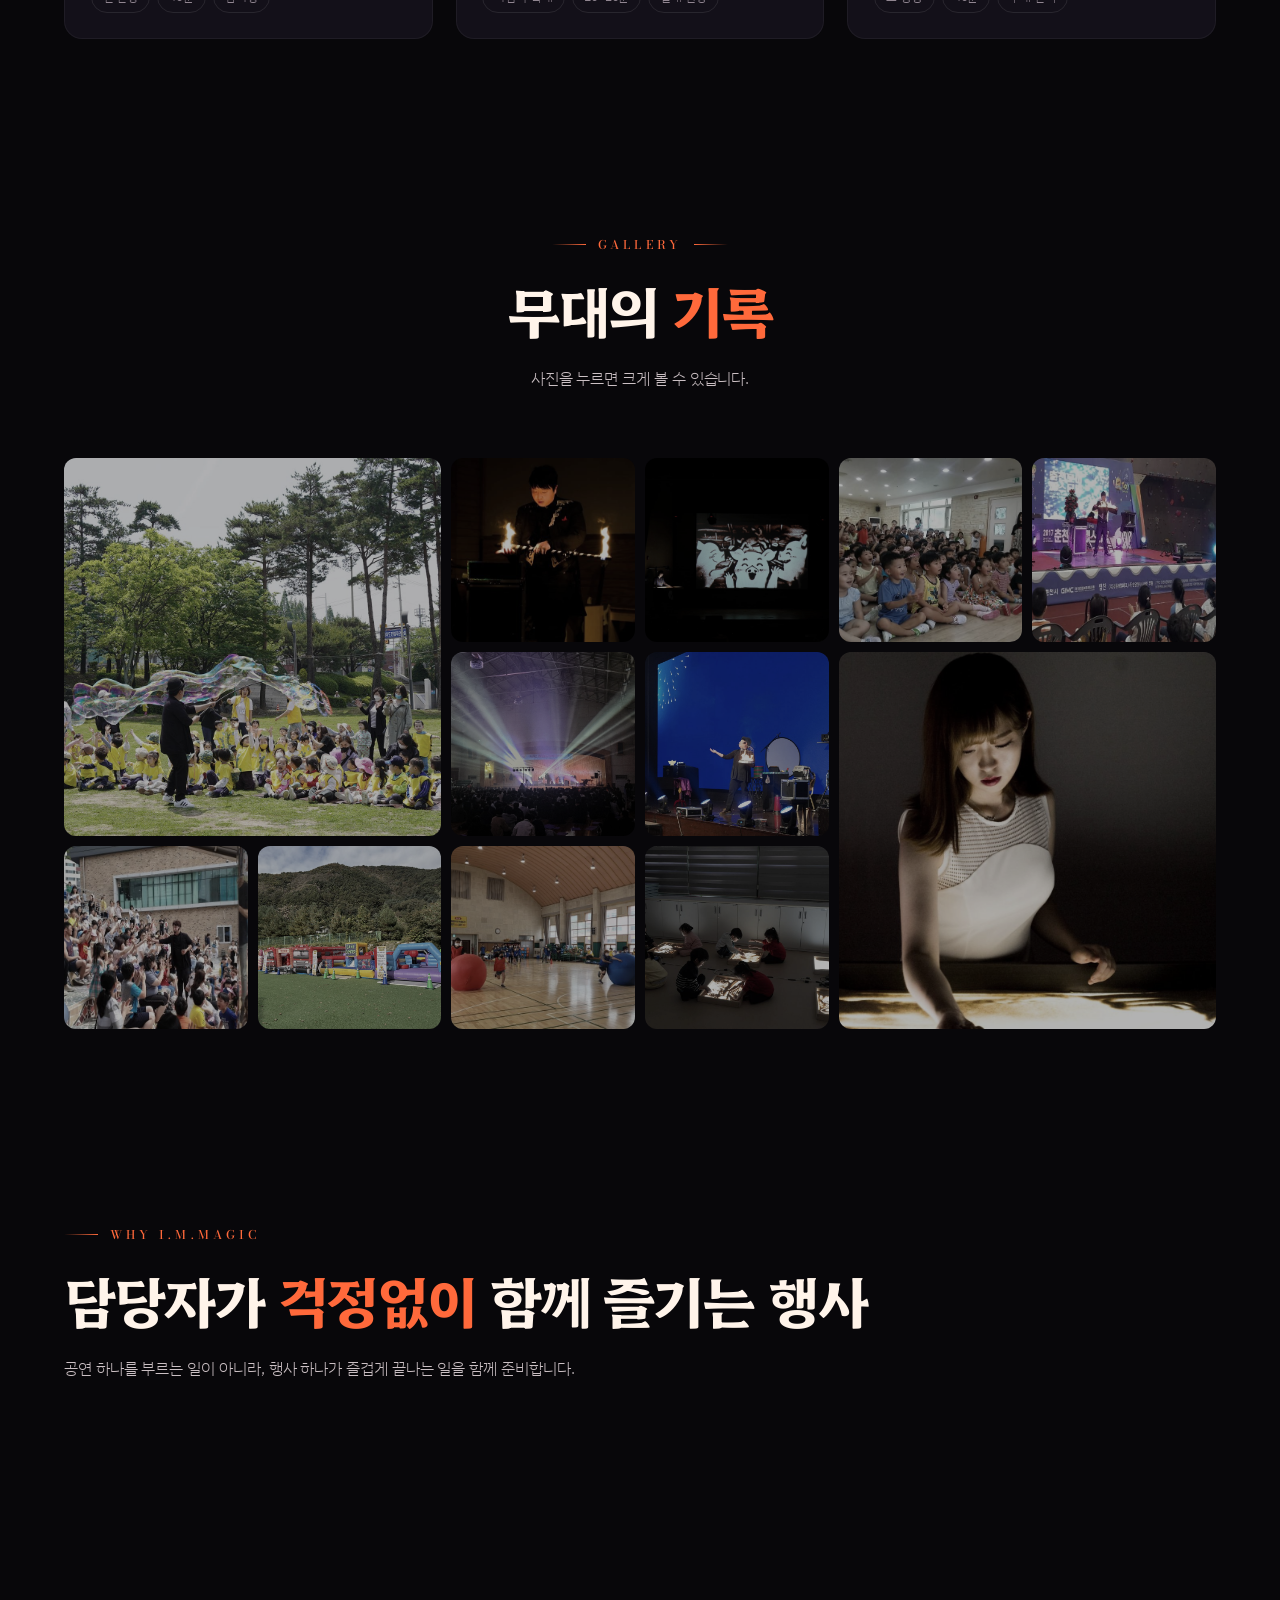
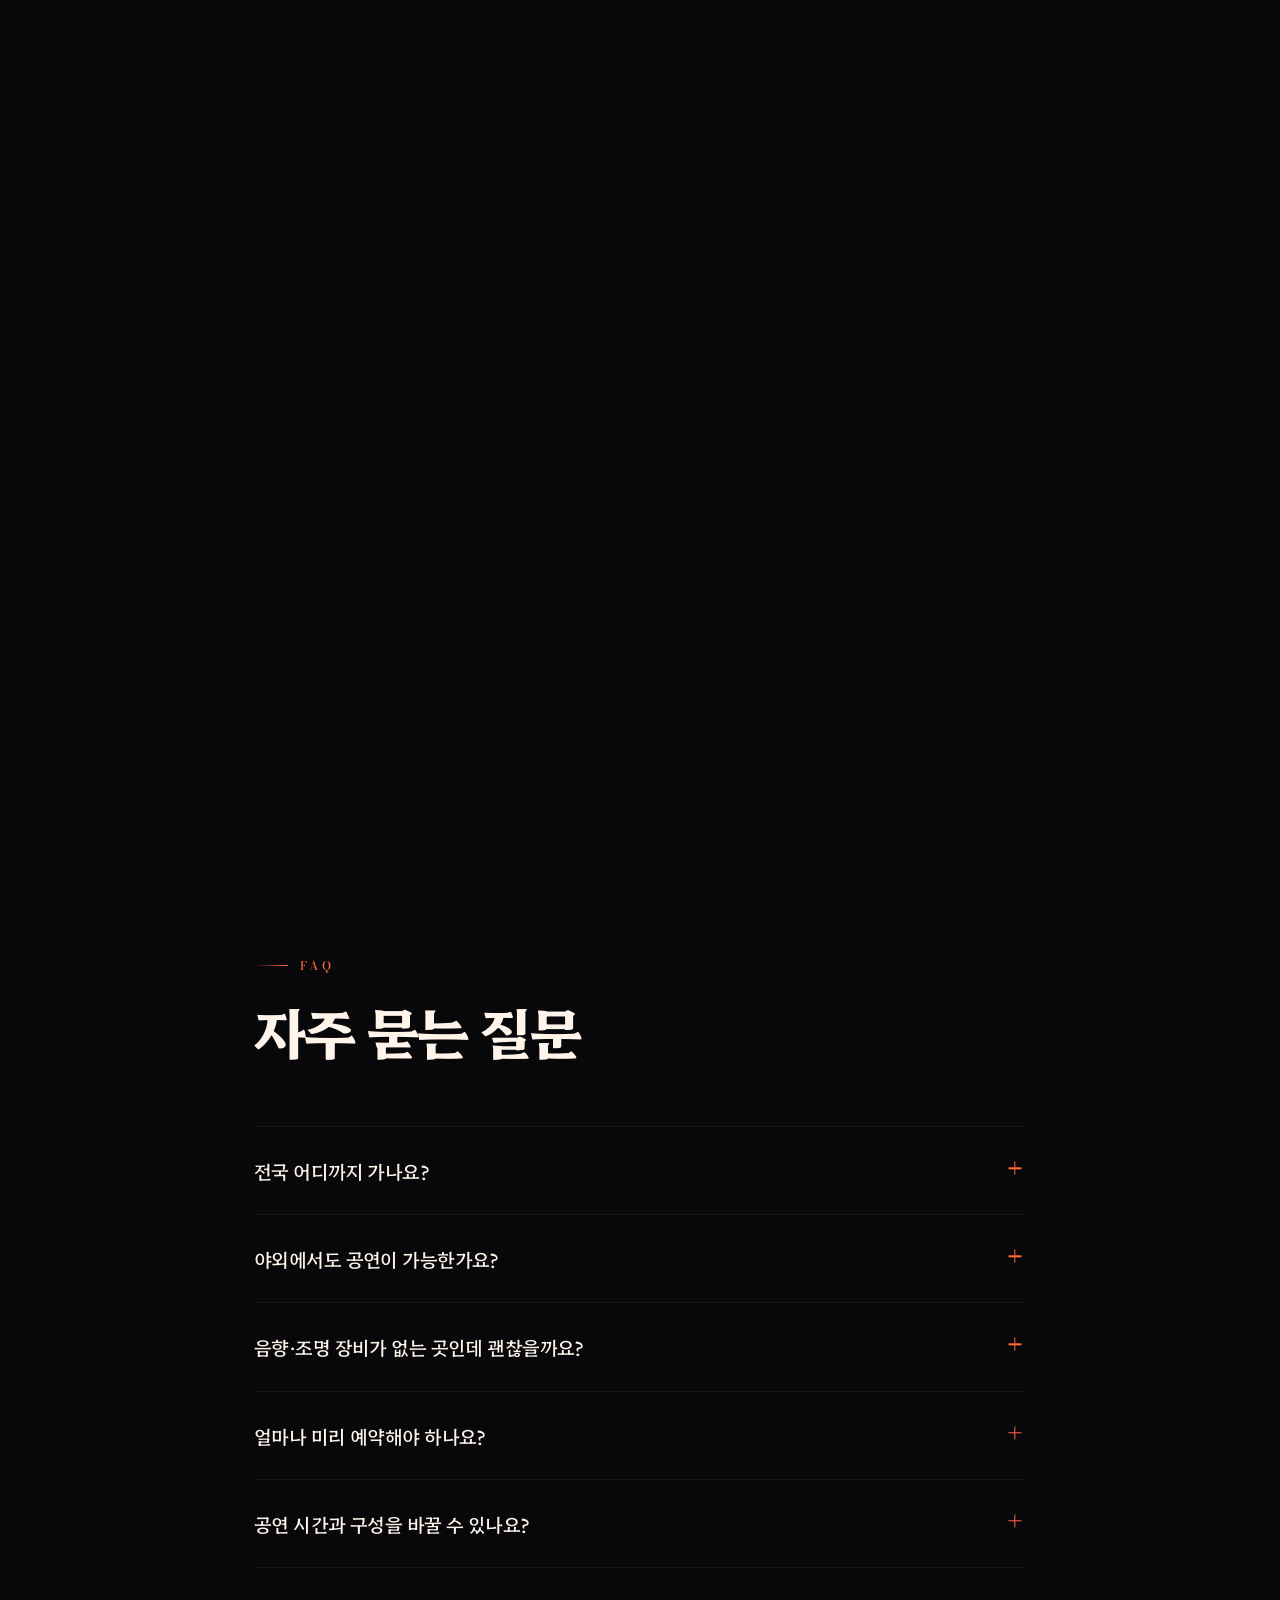
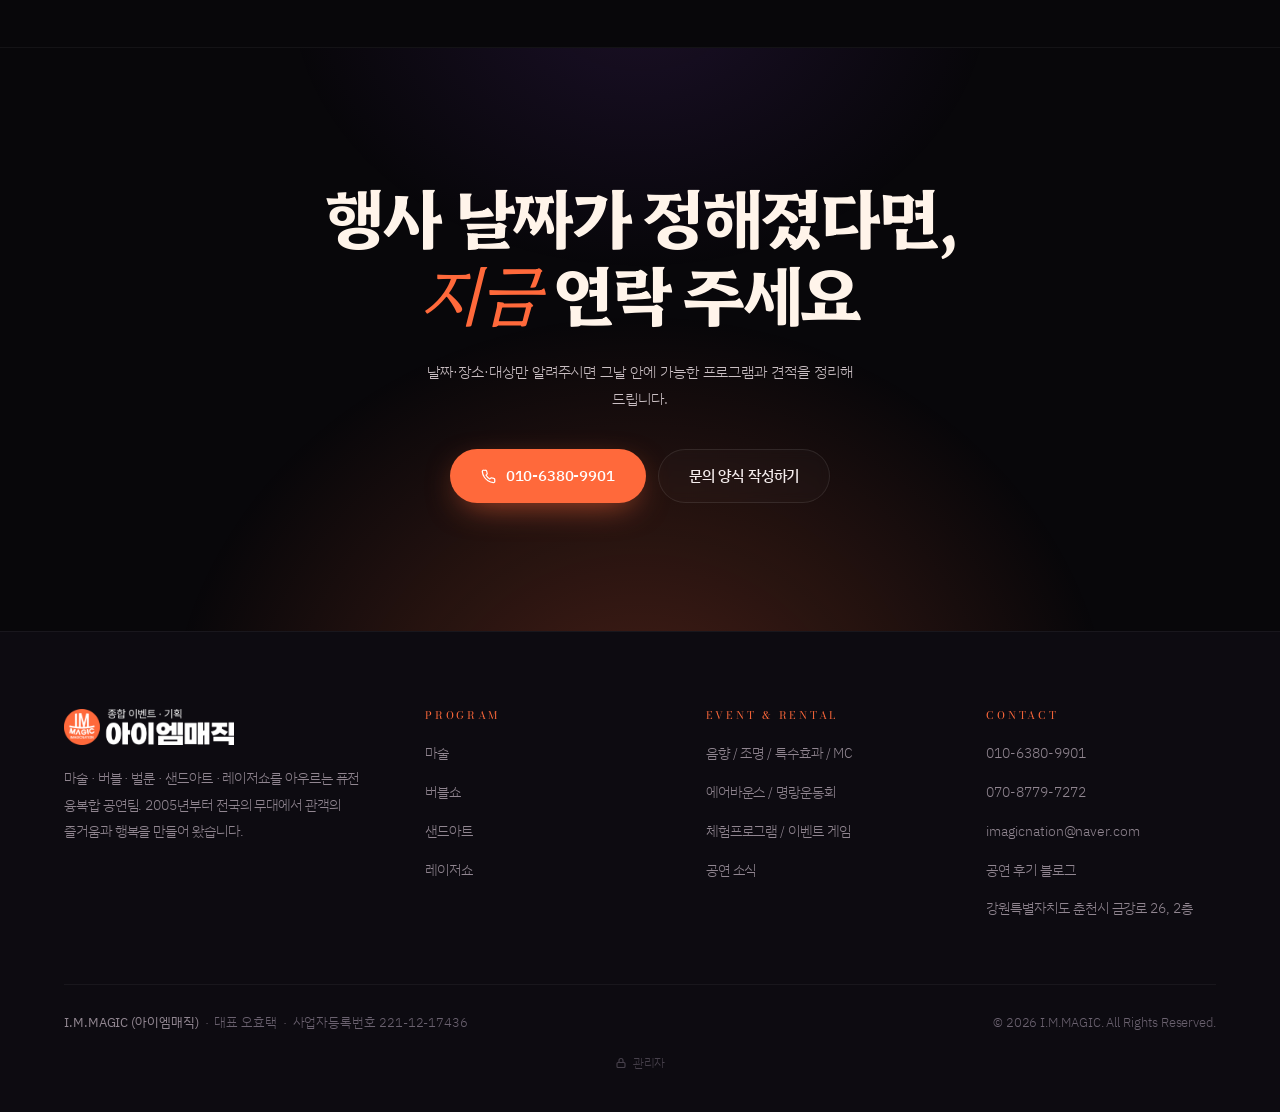
==== commit 83671b7c: "공연 소식 게시판과 관리자 화면을 만든다 대표님이 직접 제목·날짜·내용·사진 여러 장을 올릴 수 있게 했다. 다른 고객사(바로기획·힐링·행사ON·F&J)에서 쓰는 방식 그대로다. " ====
--- a/index.html
+++ b/index.html
@@ -107,6 +107,10 @@
       </div>
 
       <div class="nav__item">
+        <a class="nav__link" href="news.html">공연 소식</a>
+      </div>
+
+      <div class="nav__item">
         <a class="nav__link" href="contact.html">행사 문의</a>
       </div>
     </nav>
@@ -152,6 +156,9 @@
       <a href="rental.html#bounce">에어바운스·명랑운동회</a>
       <a href="rental.html#play">체험·이벤트 게임</a>
     </div>
+  </div>
+  <div class="mnav__grp">
+    <a class="mnav__top" href="news.html">공연 소식</a>
   </div>
   <div class="mnav__grp">
     <a class="mnav__top" href="contact.html">행사 문의</a>
@@ -632,6 +639,7 @@
           <li><a href="rental.html#av">음향 / 조명 / 특수효과 / MC</a></li>
           <li><a href="rental.html#bounce">에어바운스 / 명랑운동회</a></li>
           <li><a href="rental.html#play">체험프로그램 / 이벤트 게임</a></li>
+          <li><a href="news.html">공연 소식</a></li>
         </ul>
       </div>
 
@@ -650,6 +658,12 @@
     <div class="ftr__bot">
       <p><b>I.M.MAGIC (아이엠매직)</b> &nbsp;·&nbsp; 대표 오효택 &nbsp;·&nbsp; 사업자등록번호 221-12-17436</p>
       <p>© 2026 I.M.MAGIC. All Rights Reserved.</p>
+    </div>
+    <div class="ftr__admin">
+      <a href="news-admin.html" rel="nofollow">
+        <svg viewBox="0 0 24 24" fill="none" stroke="currentColor" stroke-width="2.2" stroke-linecap="round" aria-hidden="true"><rect x="4" y="11" width="16" height="10" rx="2"/><path d="M8 11V7a4 4 0 0 1 8 0v4"/></svg>
+        관리자
+      </a>
     </div>
   </div>
 </footer>
--- a/assets/css/style.css
+++ b/assets/css/style.css
@@ -82,6 +82,9 @@
 p  { margin: 0; }
 ul { margin: 0; padding: 0; list-style: none; }
 figure, figcaption, dl, dd, blockquote { margin: 0; }
+
+/* hidden 은 .form{display:grid} 같은 규칙에 진다. 못을 박아 둔다. */
+[hidden] { display: none !important; }
 
 ::selection { background: var(--flame); color: #fff; }
 
@@ -1828,6 +1831,200 @@
 .faq details[open] .faq__a { animation: fadeUp .55s var(--ease); }
 
 /* ==========================================================================
+   공연 소식 (news.html) · 관리자 (news-admin.html)
+   ========================================================================== */
+.posts { display: grid; gap: clamp(26px, 3.4vw, 46px); }
+
+.post {
+  position: relative;
+  padding: clamp(24px, 3vw, 38px);
+  background: var(--panel);
+  border: 1px solid var(--line-soft);
+  border-radius: 20px;
+  transition: border-color .5s, background-color .5s;
+}
+.post:hover { border-color: var(--line-flame); background: var(--panel-2); }
+
+.post__d {
+  font-family: var(--f-display);
+  font-size: 13px;
+  font-weight: 500;
+  letter-spacing: .14em;
+  color: var(--flame);
+}
+.post h2 {
+  margin-top: 10px;
+  font-family: var(--f-kr);
+  font-weight: 700;
+  font-size: clamp(21px, 2.3vw, 31px);
+  letter-spacing: -.035em;
+  color: var(--cream);
+}
+.post__b {
+  margin-top: 16px;
+  white-space: pre-wrap;        /* 줄바꿈을 적은 그대로 보여준다 */
+  font-size: 15px;
+  line-height: 1.95;
+  color: var(--fg-soft);
+}
+
+.post__ph {
+  margin-top: 22px;
+  display: grid;
+  gap: 10px;
+  grid-template-columns: repeat(auto-fill, minmax(min(100%, 190px), 1fr));
+}
+.post__ph figure {
+  position: relative;
+  aspect-ratio: 4 / 3;
+  overflow: hidden;
+  border-radius: 12px;
+  background: #0a090c;
+  cursor: zoom-in;
+}
+.post__ph img {
+  width: 100%; height: 100%;
+  object-fit: cover;
+  filter: saturate(.78) brightness(.86);
+  transition: transform .9s var(--ease), filter .6s var(--ease);
+}
+.post__ph figure:hover img { transform: scale(1.06); filter: none; }
+
+.posts__empty,
+.posts__load {
+  padding: clamp(34px, 5vw, 60px);
+  border: 1px dashed var(--line);
+  border-radius: 18px;
+  text-align: center;
+  color: var(--fg-mute);
+  font-size: 15px;
+}
+
+/* ── 관리자 화면 ── */
+.adm { max-width: 880px; margin-inline: auto; }
+.adm__box {
+  padding: clamp(22px, 2.6vw, 32px);
+  background: var(--panel);
+  border: 1px solid var(--line-soft);
+  border-radius: 18px;
+}
+.adm__msg { margin-top: 14px; font-size: 14px; line-height: 1.8; color: var(--fg-mute); }
+.adm__msg[data-tone="bad"]  { color: #ff8a8a; }
+.adm__msg[data-tone="good"] { color: var(--ember); }
+
+.adm__row {
+  display: flex;
+  flex-wrap: wrap;
+  gap: 12px 16px;
+  align-items: center;
+  padding: 16px 0;
+  border-bottom: 1px solid var(--line-soft);
+}
+.adm__row time {
+  flex: none;
+  width: 92px;
+  font-family: var(--f-display);
+  font-size: 13px;
+  letter-spacing: .08em;
+  color: var(--flame);
+}
+.adm__row b {
+  flex: 1;
+  min-width: 190px;
+  font-family: var(--f-kr);
+  font-weight: 700;
+  font-size: 16px;
+  letter-spacing: -.03em;
+  color: var(--cream);
+}
+.adm__row small { display: block; margin-top: 4px; font-weight: 400; font-size: 12.5px; color: var(--fg-mute); }
+
+/* 사진 고르기 — 기본 file 칸은 숨기고 한글 단추를 보여 준다 (초점은 그대로 받는다) */
+.adm__file {
+  position: absolute;
+  width: 1px; height: 1px;
+  padding: 0; margin: -1px;
+  overflow: hidden;
+  clip: rect(0 0 0 0);
+  clip-path: inset(50%);
+  white-space: nowrap;
+}
+.adm__pick {
+  display: flex;
+  align-items: center;
+  gap: 11px;
+  padding: 15px 18px;
+  border: 1px dashed var(--line);
+  border-radius: 12px;
+  background: rgba(255, 255, 255, .025);
+  font-size: 14.5px;
+  font-weight: 500;
+  color: var(--cream);
+  cursor: pointer;
+  transition: border-color .3s, background-color .3s, color .3s;
+}
+.adm__pick:hover { border-color: var(--line-flame); background: rgba(255, 105, 59, .07); }
+.adm__file:focus-visible + .adm__pick { outline: 2px solid var(--flame); outline-offset: 3px; }
+.adm__pick svg { width: 19px; height: 19px; flex: none; color: var(--flame); }
+.adm__pick small { font-weight: 300; font-size: 12.5px; color: var(--fg-mute); }
+
+/* 고른 사진 미리보기 */
+.adm__thumbs { display: flex; flex-wrap: wrap; gap: 10px; margin-top: 12px; }
+.adm__thumbs figure {
+  position: relative;
+  width: 104px; height: 78px;
+  border-radius: 10px;
+  overflow: hidden;
+  background: #0a090c;
+  border: 1px solid var(--line-soft);
+}
+.adm__thumbs img { width: 100%; height: 100%; object-fit: cover; }
+.adm__thumbs button {
+  position: absolute;
+  top: 4px; right: 4px;
+  width: 22px; height: 22px;
+  display: grid; place-items: center;
+  border: 0;
+  border-radius: 50%;
+  background: rgba(8, 7, 10, .82);
+  color: #fff;
+  font-size: 13px;
+  line-height: 1;
+  cursor: pointer;
+}
+.adm__thumbs button:hover { background: var(--flame); }
+
+/* 진행 막대 */
+.adm__bar {
+  height: 4px;
+  margin-top: 14px;
+  border-radius: 999px;
+  background: rgba(255, 255, 255, .08);
+  overflow: hidden;
+}
+.adm__bar i {
+  display: block;
+  height: 100%;
+  width: 0;
+  background: var(--flame);
+  transition: width .35s var(--ease);
+}
+
+/* 바닥글 관리자 들어가기 */
+.ftr__admin { padding-top: 16px; text-align: center; }
+.ftr__admin a {
+  display: inline-flex;
+  align-items: center;
+  gap: 6px;
+  font-size: 12px;
+  color: var(--fg-faint);
+  opacity: .62;
+  transition: opacity .3s, color .3s;
+}
+.ftr__admin a:hover { opacity: 1; color: var(--flame); }
+.ftr__admin svg { width: 12px; height: 12px; }
+
+/* ==========================================================================
    CTA 밴드
    ========================================================================== */
 .cta {
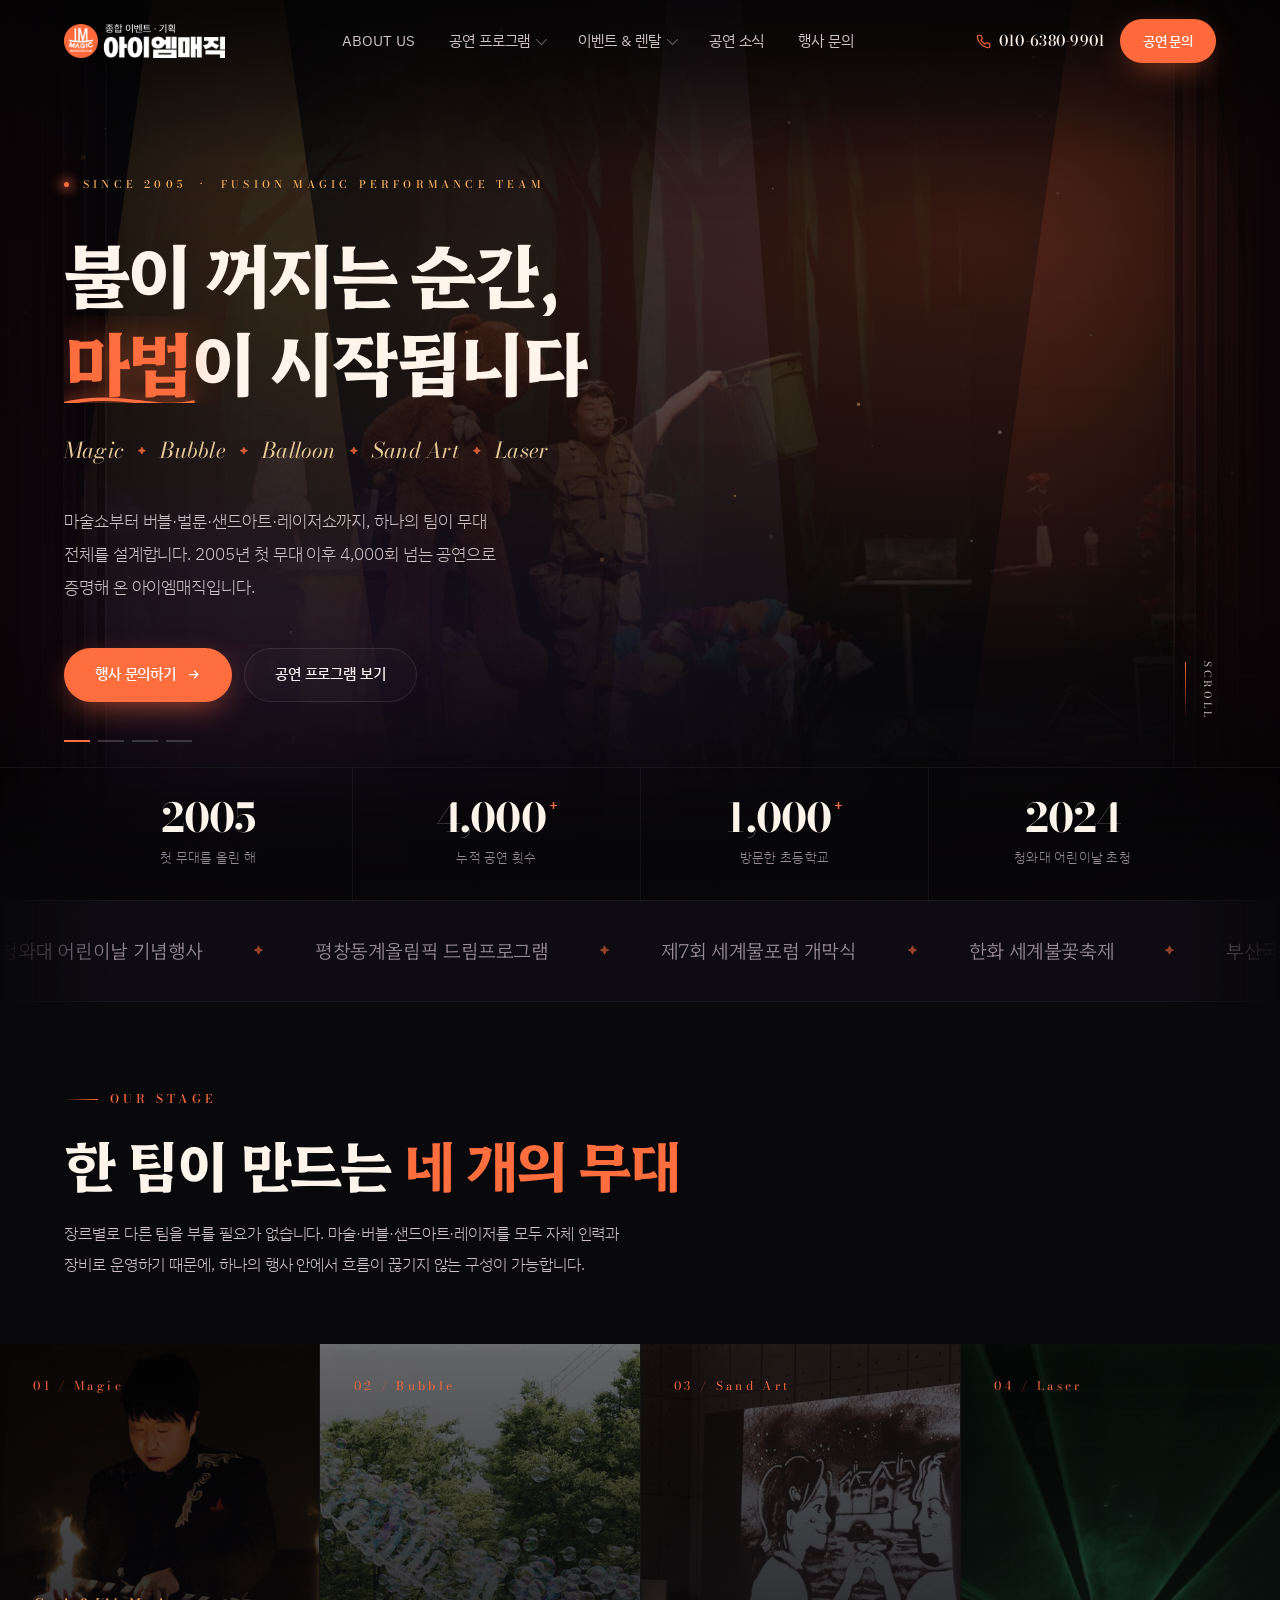
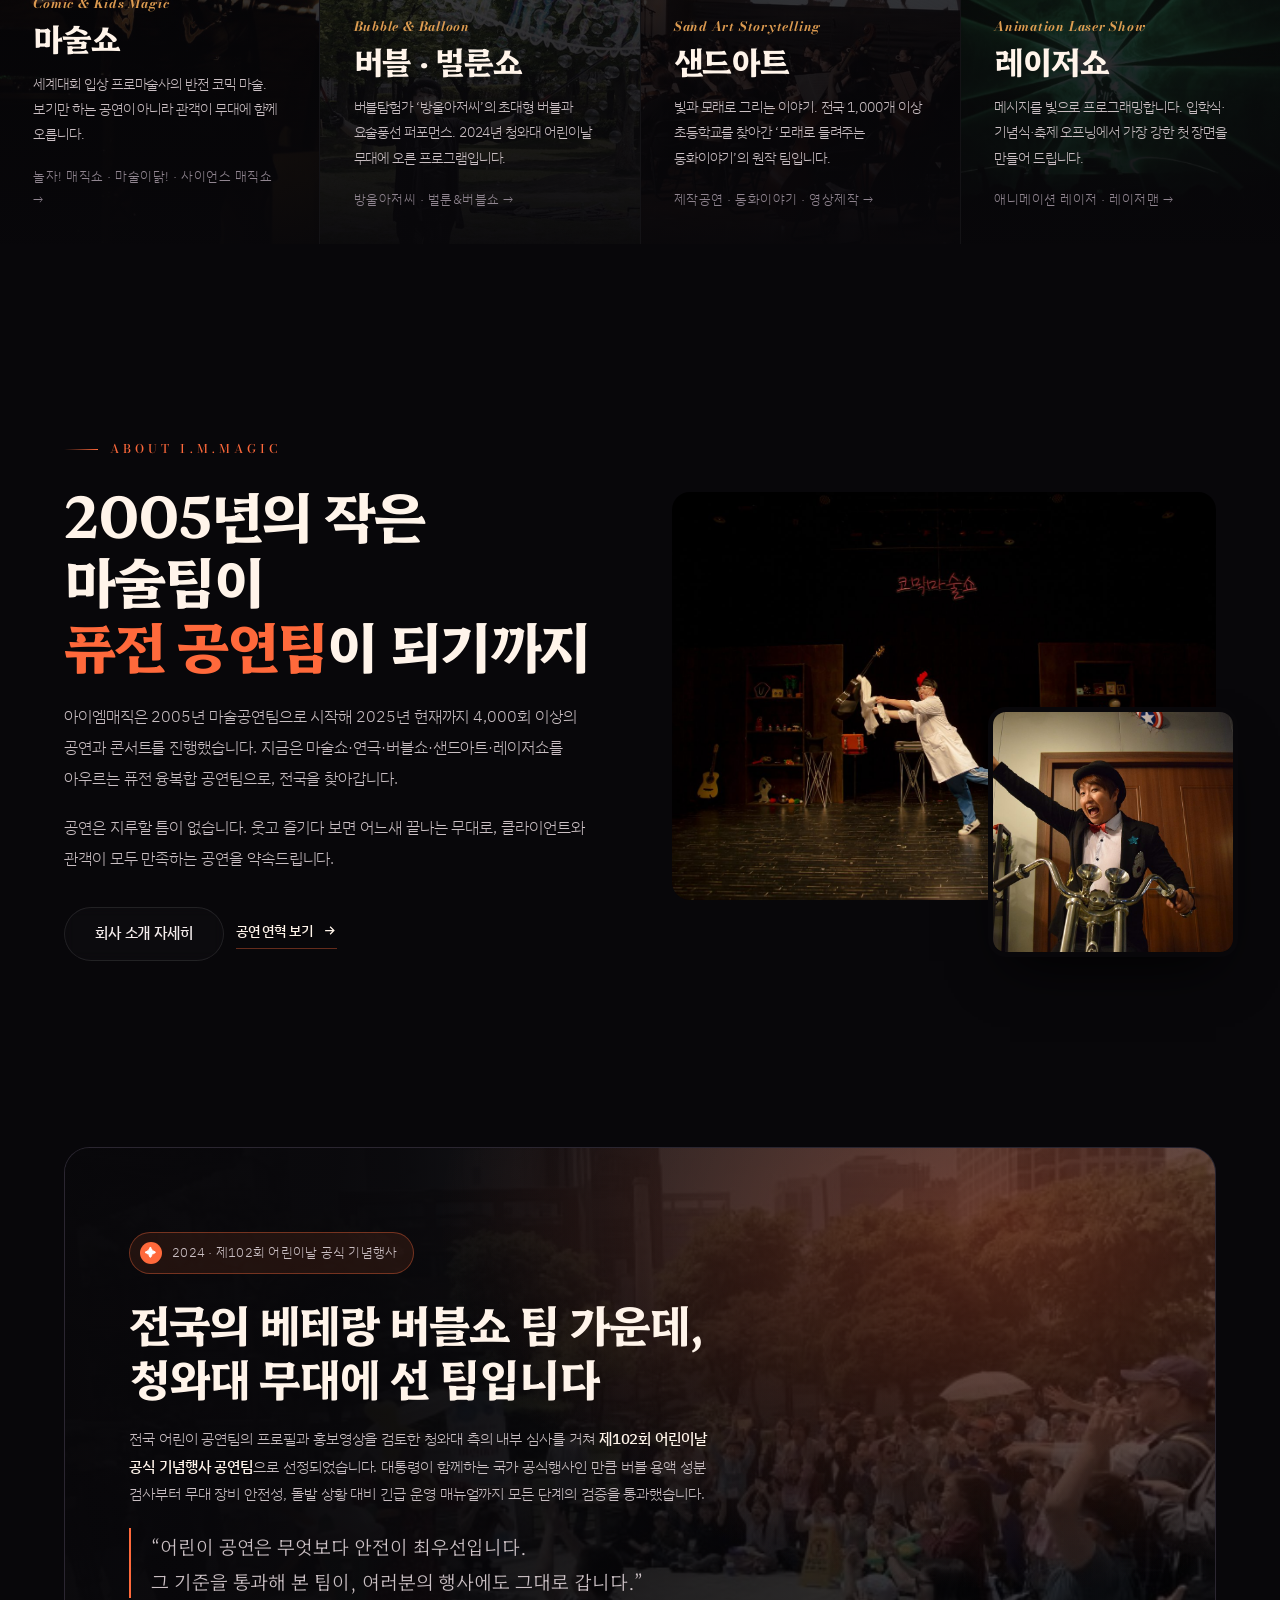
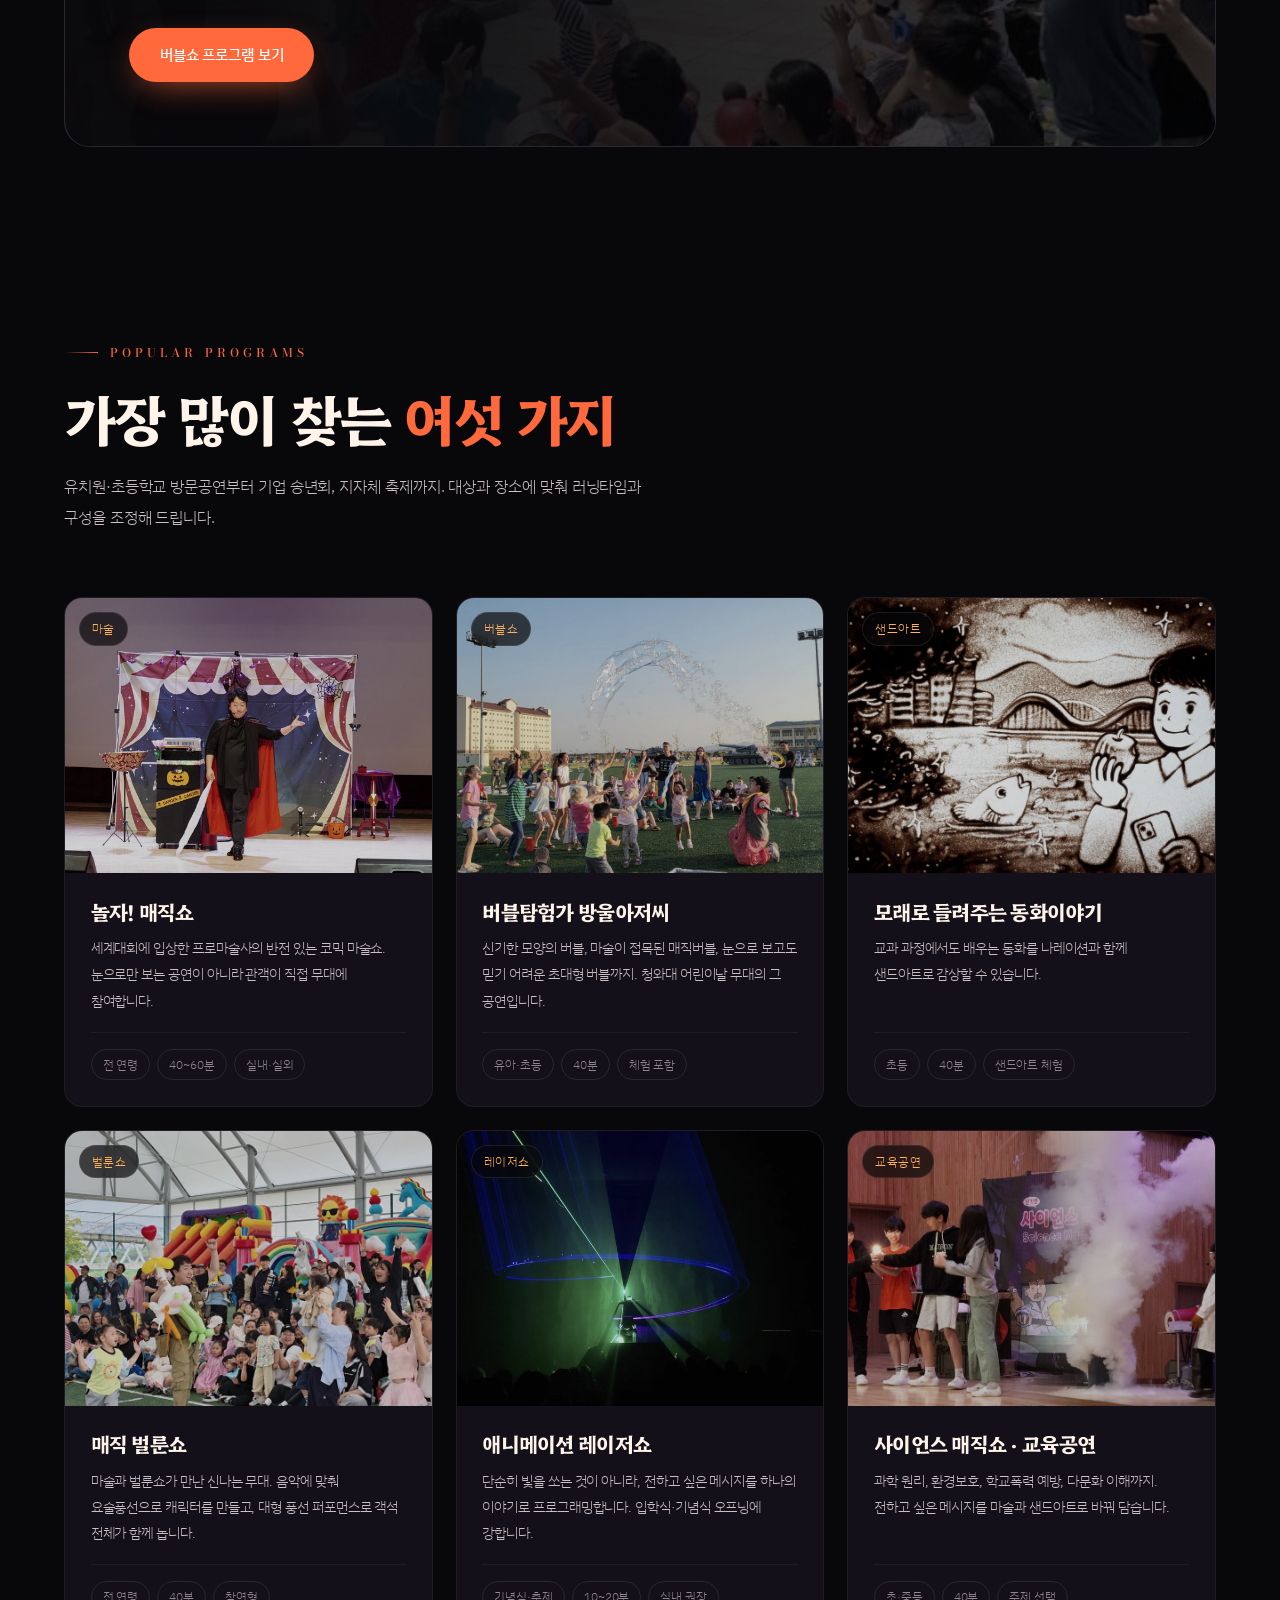
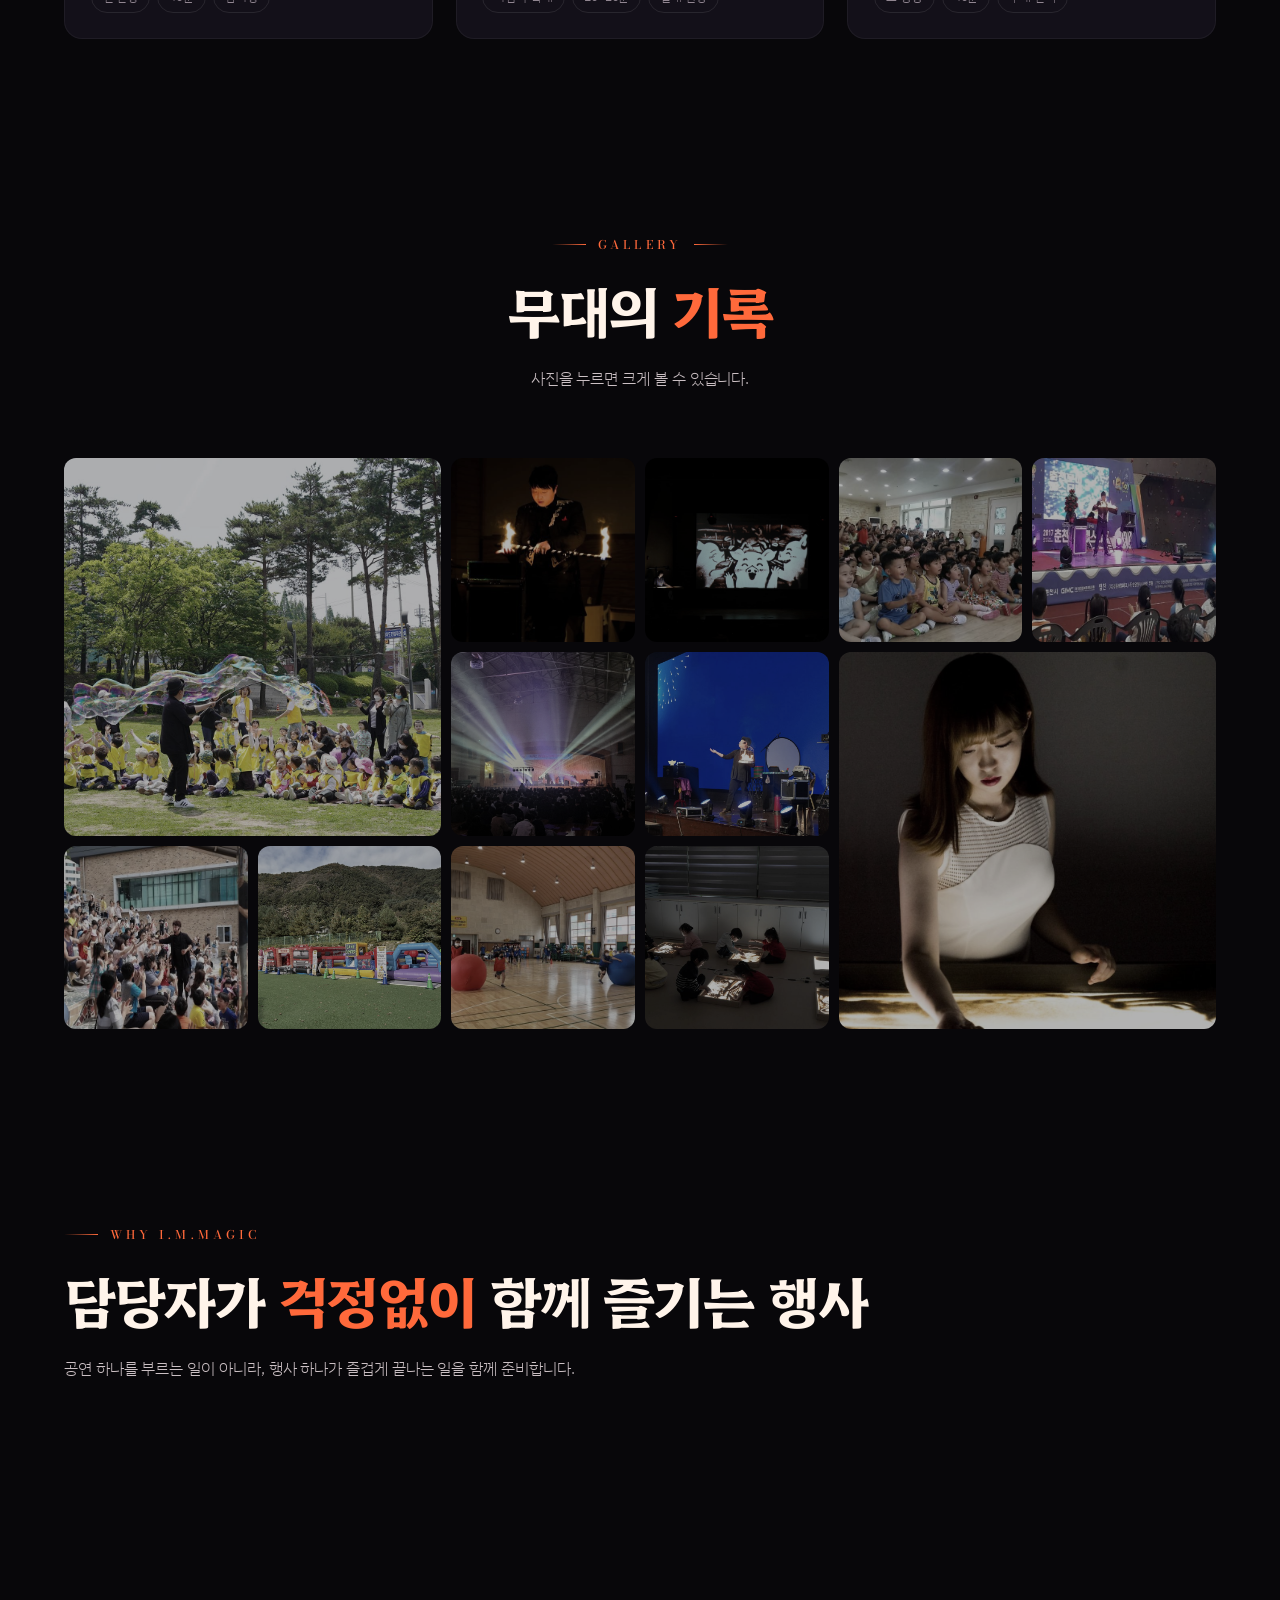
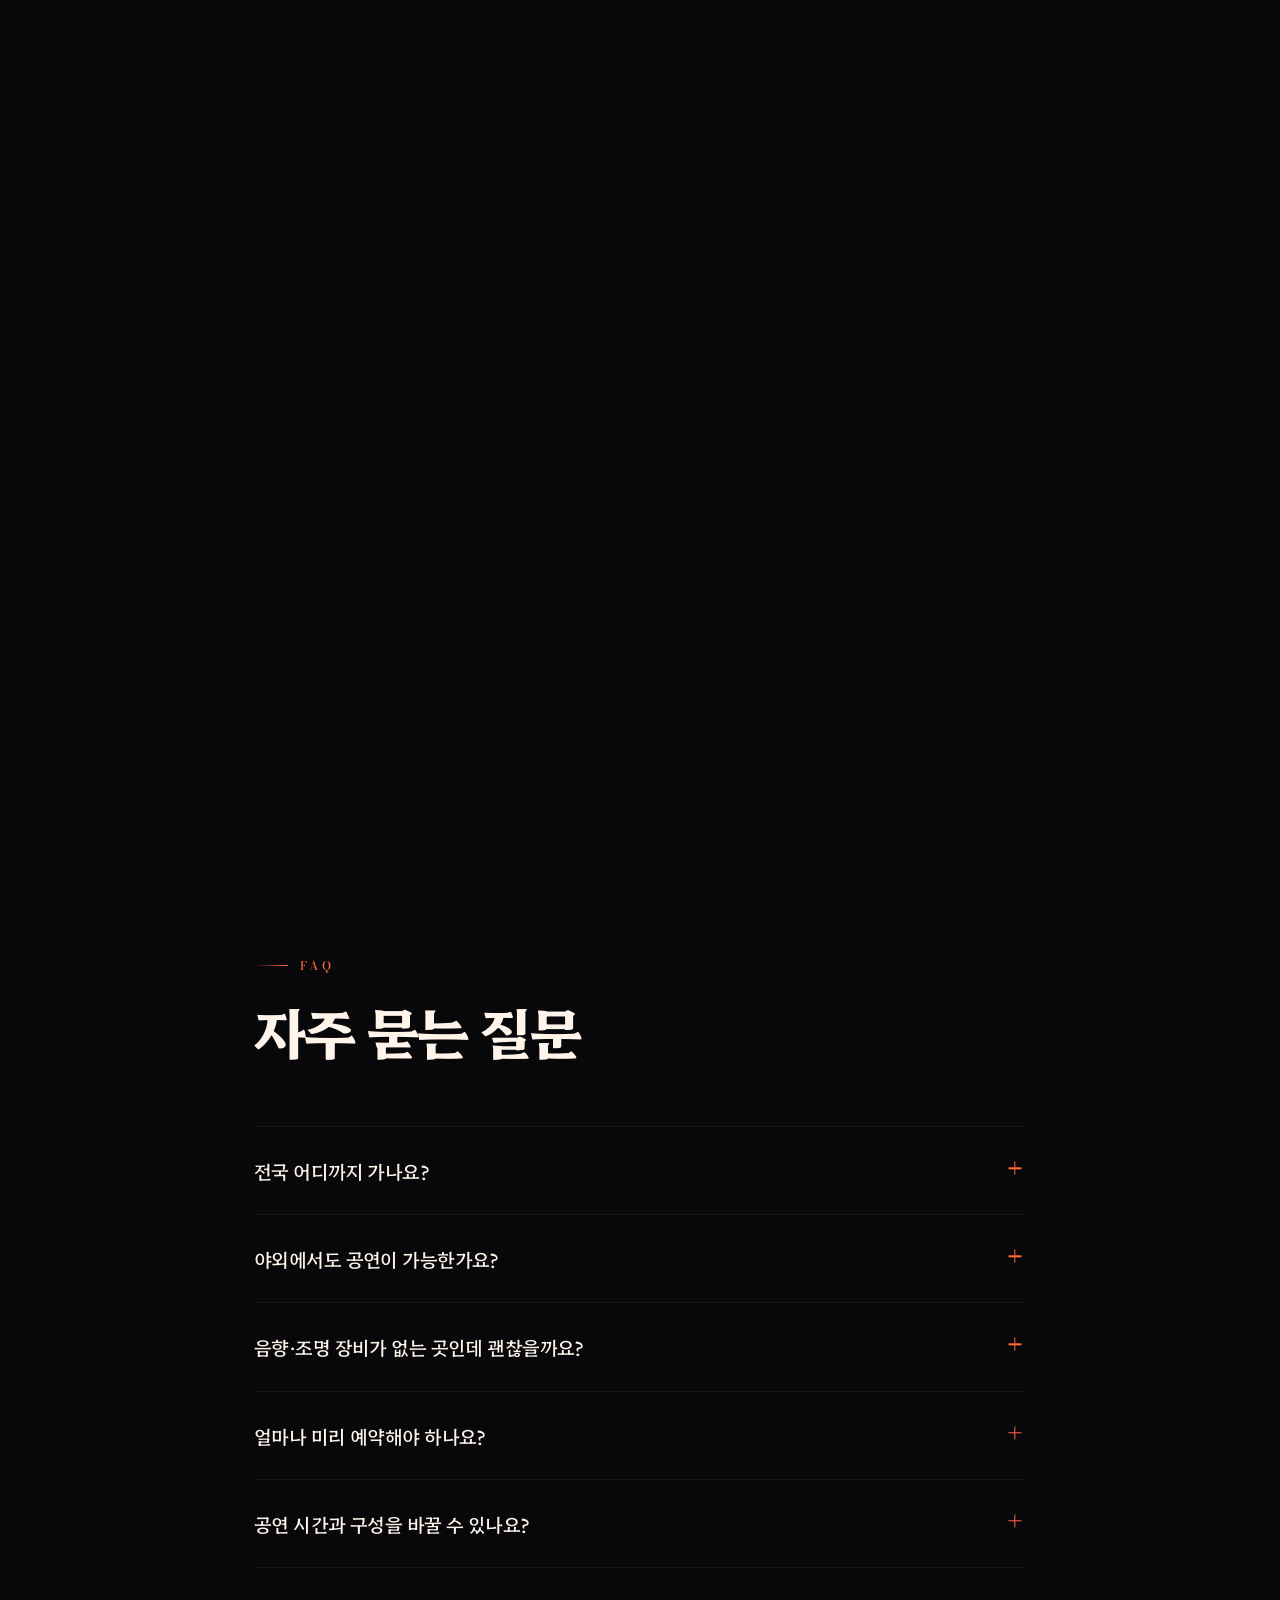
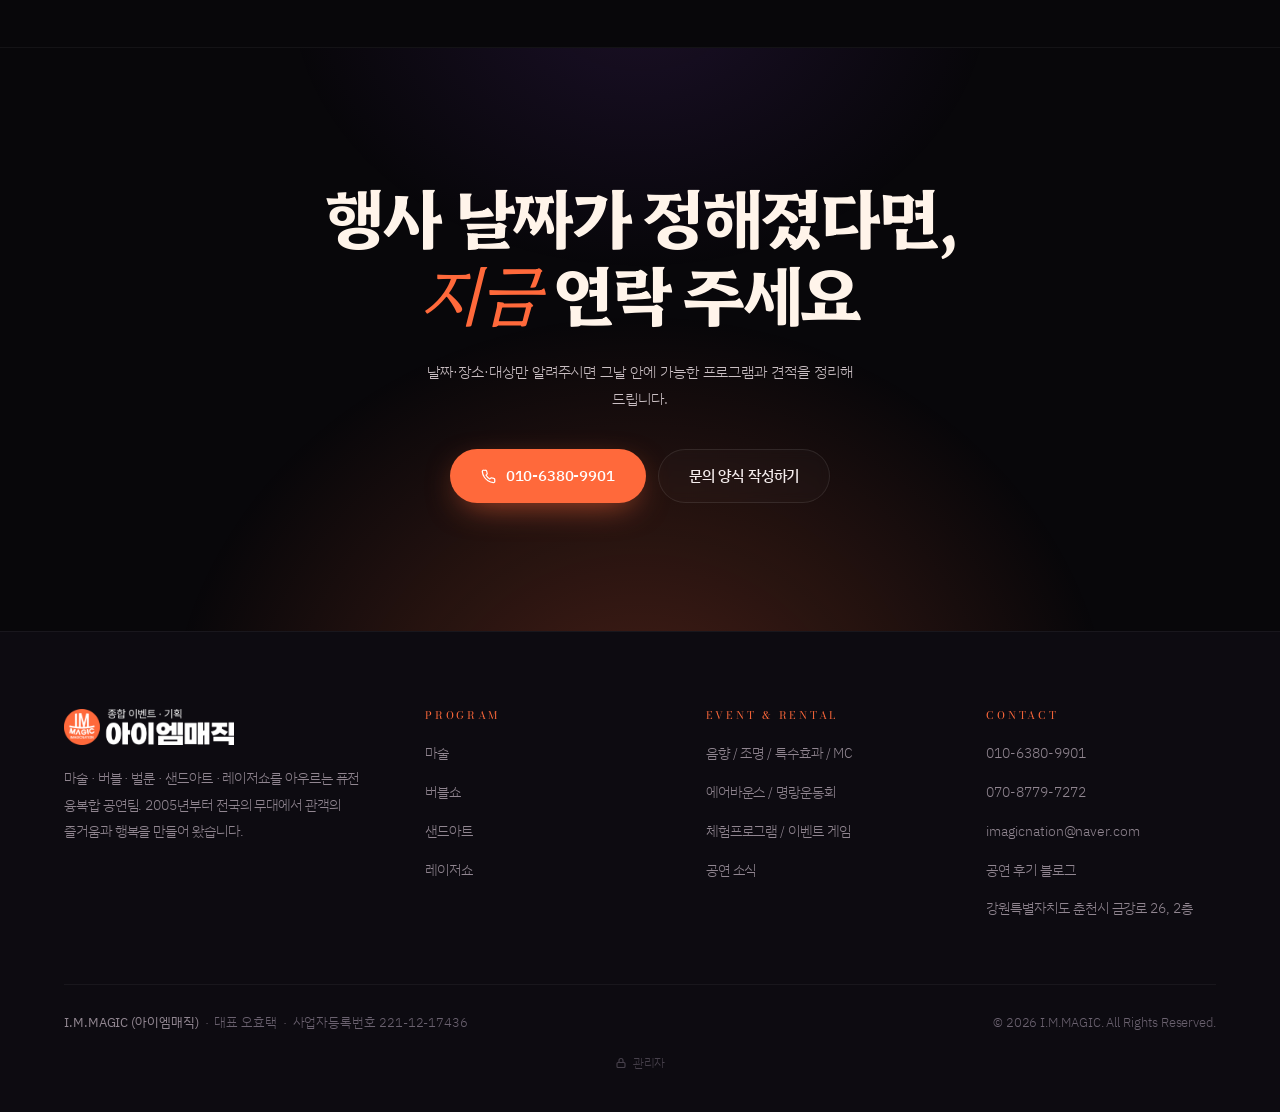
==== commit 0830082e: "갤러리(무대의 기록)도 대표님이 직접 고치게 한다 첫 화면 갤러리 12칸이 HTML 에 박혀 있어 손댈 수 없었다. 목록을 photos 가지로 옮기고, 관리자 화면에 탭을 하나 더" ====
--- a/index.html
+++ b/index.html
@@ -684,6 +684,49 @@
   <svg viewBox="0 0 24 24" fill="none" stroke="currentColor" stroke-width="2" aria-hidden="true"><path d="M12 19V5M5 12l7-7 7 7"/></svg>
 </button>
 
+<script>
+/* 「무대의 기록」 — photos 가지의 gallery/gallery.json 을 읽어 다시 그린다.
+   못 읽으면 아래 HTML 에 박혀 있는 칸이 그대로 남으므로 갤러리가 비지 않는다. */
+(function () {
+  var 목록주소 = 'https://raw.githubusercontent.com/brizymedia/immagic/photos/gallery/gallery.json';
+  var 사진바탕 = 'https://raw.githubusercontent.com/brizymedia/immagic/photos/';
+  var 통 = document.querySelector('.gal');
+  if (!통 || location.protocol.indexOf('http') !== 0) return;
+
+  function 안전(t) {
+    return String(t == null ? '' : t).replace(/[&<>"]/g, function (c) {
+      return { '&': '&amp;', '<': '&lt;', '>': '&gt;', '"': '&quot;' }[c];
+    });
+  }
+  /* assets/ 로 시작하면 홈페이지에 원래 있는 사진, 아니면 올린 사진 */
+  function 주소(f) {
+    return f.indexOf('assets/') === 0 ? f : 사진바탕 + f;
+  }
+
+  fetch(목록주소 + '?t=' + Math.floor(Date.now() / 300000), { cache: 'no-store' })
+    .then(function (r) { return r.ok ? r.json() : null; })
+    .then(function (j) {
+      var 칸 = (j && Array.isArray(j.items)) ? j.items.filter(function (x) { return x && x.f; }) : [];
+      if (!칸.length) return;                      // 비어 있으면 박혀 있는 것을 그대로 둔다
+      통.innerHTML = 칸.map(function (x) {
+        var u = 안전(주소(x.f));
+        var 설명 = 안전(x.c || x.n || '아이엠매직 공연 사진');
+        return '<figure class="gal__it unveil" data-lb="' + u + '" data-cap="' + 설명 + '">' +
+                 '<img src="' + u + '" alt="' + 설명 + '" loading="lazy">' +
+                 (x.n ? '<figcaption>' + 안전(x.n) + '</figcaption>' : '') +
+               '</figure>';
+      }).join('');
+      // 다음 그림틀에서 덮개를 걷어 원래 등장 효과를 그대로 준다
+      requestAnimationFrame(function () {
+        requestAnimationFrame(function () {
+          Array.prototype.forEach.call(통.children, function (el) { el.classList.add('is-in'); });
+          if (window.IM && window.IM.bindLightbox) window.IM.bindLightbox();
+        });
+      });
+    })
+    .catch(function () { /* 박혀 있는 칸을 그대로 둔다 */ });
+})();
+</script>
 <script src="assets/js/app.js"></script>
 </body>
 </html>
--- a/assets/css/style.css
+++ b/assets/css/style.css
@@ -2010,6 +2010,99 @@
   transition: width .35s var(--ease);
 }
 
+/* 관리자 탭 */
+.adm__tabs {
+  display: flex;
+  flex-wrap: wrap;
+  gap: 8px;
+  margin-top: 30px;
+  padding-bottom: 14px;
+  border-bottom: 1px solid var(--line-soft);
+}
+.adm__tab {
+  padding: 11px 20px;
+  border: 1px solid var(--line);
+  border-radius: 999px;
+  background: transparent;
+  font-family: var(--f-body);
+  font-size: 14.5px;
+  font-weight: 500;
+  color: var(--fg-mute);
+  cursor: pointer;
+  transition: border-color .3s, color .3s, background-color .3s;
+}
+.adm__tab:hover { color: var(--cream); border-color: var(--line-flame); }
+.adm__tab.is-on {
+  background: var(--flame);
+  border-color: var(--flame);
+  color: #fff;
+}
+
+/* 갤러리 한 칸 고치기 */
+.adm__gitem {
+  display: grid;
+  grid-template-columns: 136px 1fr auto;
+  gap: 16px;
+  align-items: center;
+  padding: 14px 0;
+  border-bottom: 1px solid var(--line-soft);
+}
+.adm__gitem figure {
+  position: relative;
+  aspect-ratio: 4 / 3;
+  border-radius: 10px;
+  overflow: hidden;
+  background: #0a090c;
+  border: 1px solid var(--line-soft);
+}
+.adm__gitem figure img { width: 100%; height: 100%; object-fit: cover; }
+.adm__big {
+  position: absolute;
+  left: 6px; bottom: 6px;
+  padding: 3px 9px;
+  border-radius: 999px;
+  background: var(--flame);
+  color: #fff;
+  font-size: 10.5px;
+  font-weight: 500;
+}
+
+.adm__gfields { display: grid; gap: 10px; min-width: 0; }
+.adm__gfields label {
+  display: grid;
+  gap: 5px;
+  font-size: 12.5px;
+  letter-spacing: .03em;
+  color: var(--fg-mute);
+}
+.adm__gfields small { font-weight: 300; font-size: 11.5px; color: var(--fg-faint); }
+.adm__gfields input {
+  width: 100%;
+  padding: 11px 13px;
+  background: rgba(255, 255, 255, .025);
+  border: 1px solid var(--line);
+  border-radius: 10px;
+  font-size: 14px;
+  font-weight: 300;
+  color: var(--fg);
+  transition: border-color .3s, background-color .3s;
+}
+.adm__gfields input:focus {
+  outline: 0;
+  border-color: var(--line-flame);
+  background: rgba(255, 105, 59, .045);
+}
+
+.adm__gbtns { display: flex; flex-direction: column; gap: 6px; }
+.adm__gbtns .btn { --bh: 34px; padding-inline: 14px; font-size: 12.5px; }
+.adm__gbtns .btn[disabled] { opacity: .3; pointer-events: none; }
+
+@media (max-width: 680px) {
+  .adm__gitem { grid-template-columns: 96px 1fr; }
+  .adm__gbtns { grid-column: 1 / -1; flex-direction: row; }
+  .adm__gbtns .btn { flex: 1; }
+}
+
 /* 바닥글 관리자 들어가기 */
 .ftr__admin { padding-top: 16px; text-align: center; }
 .ftr__admin a {
